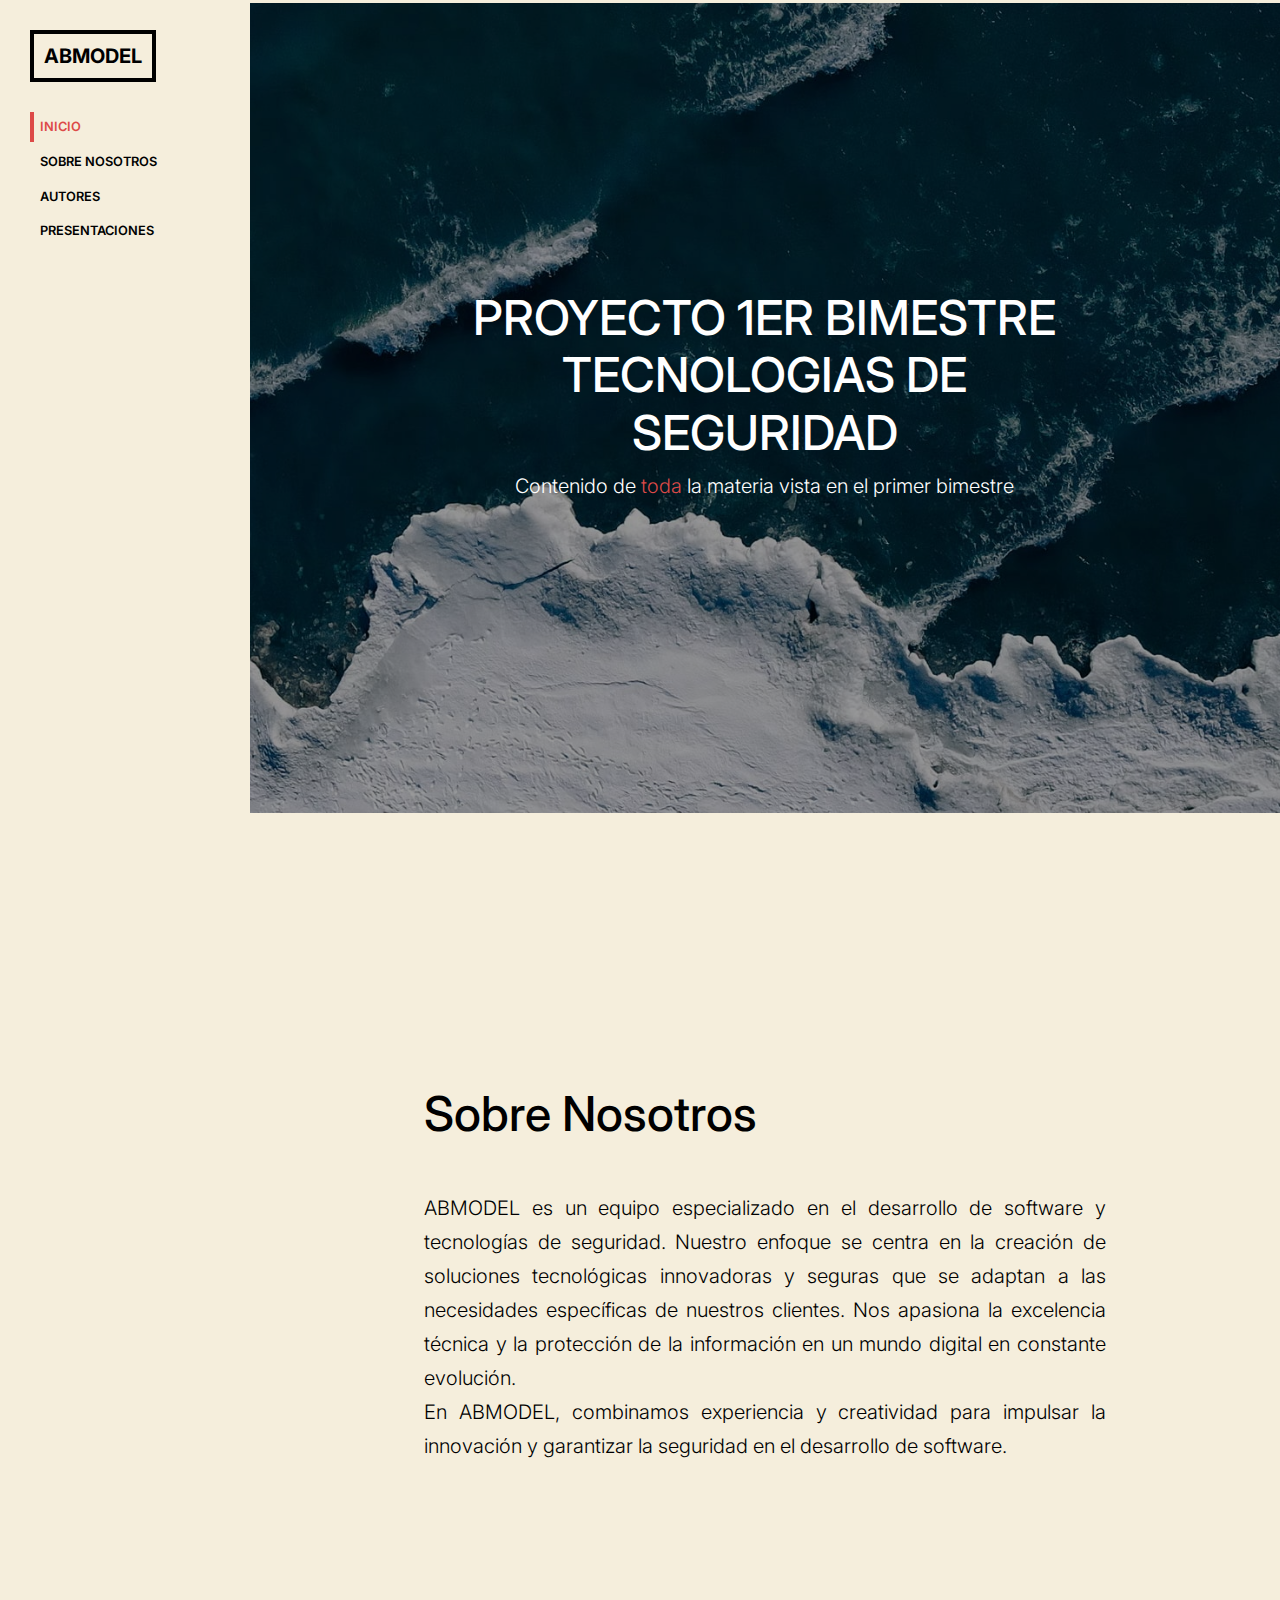
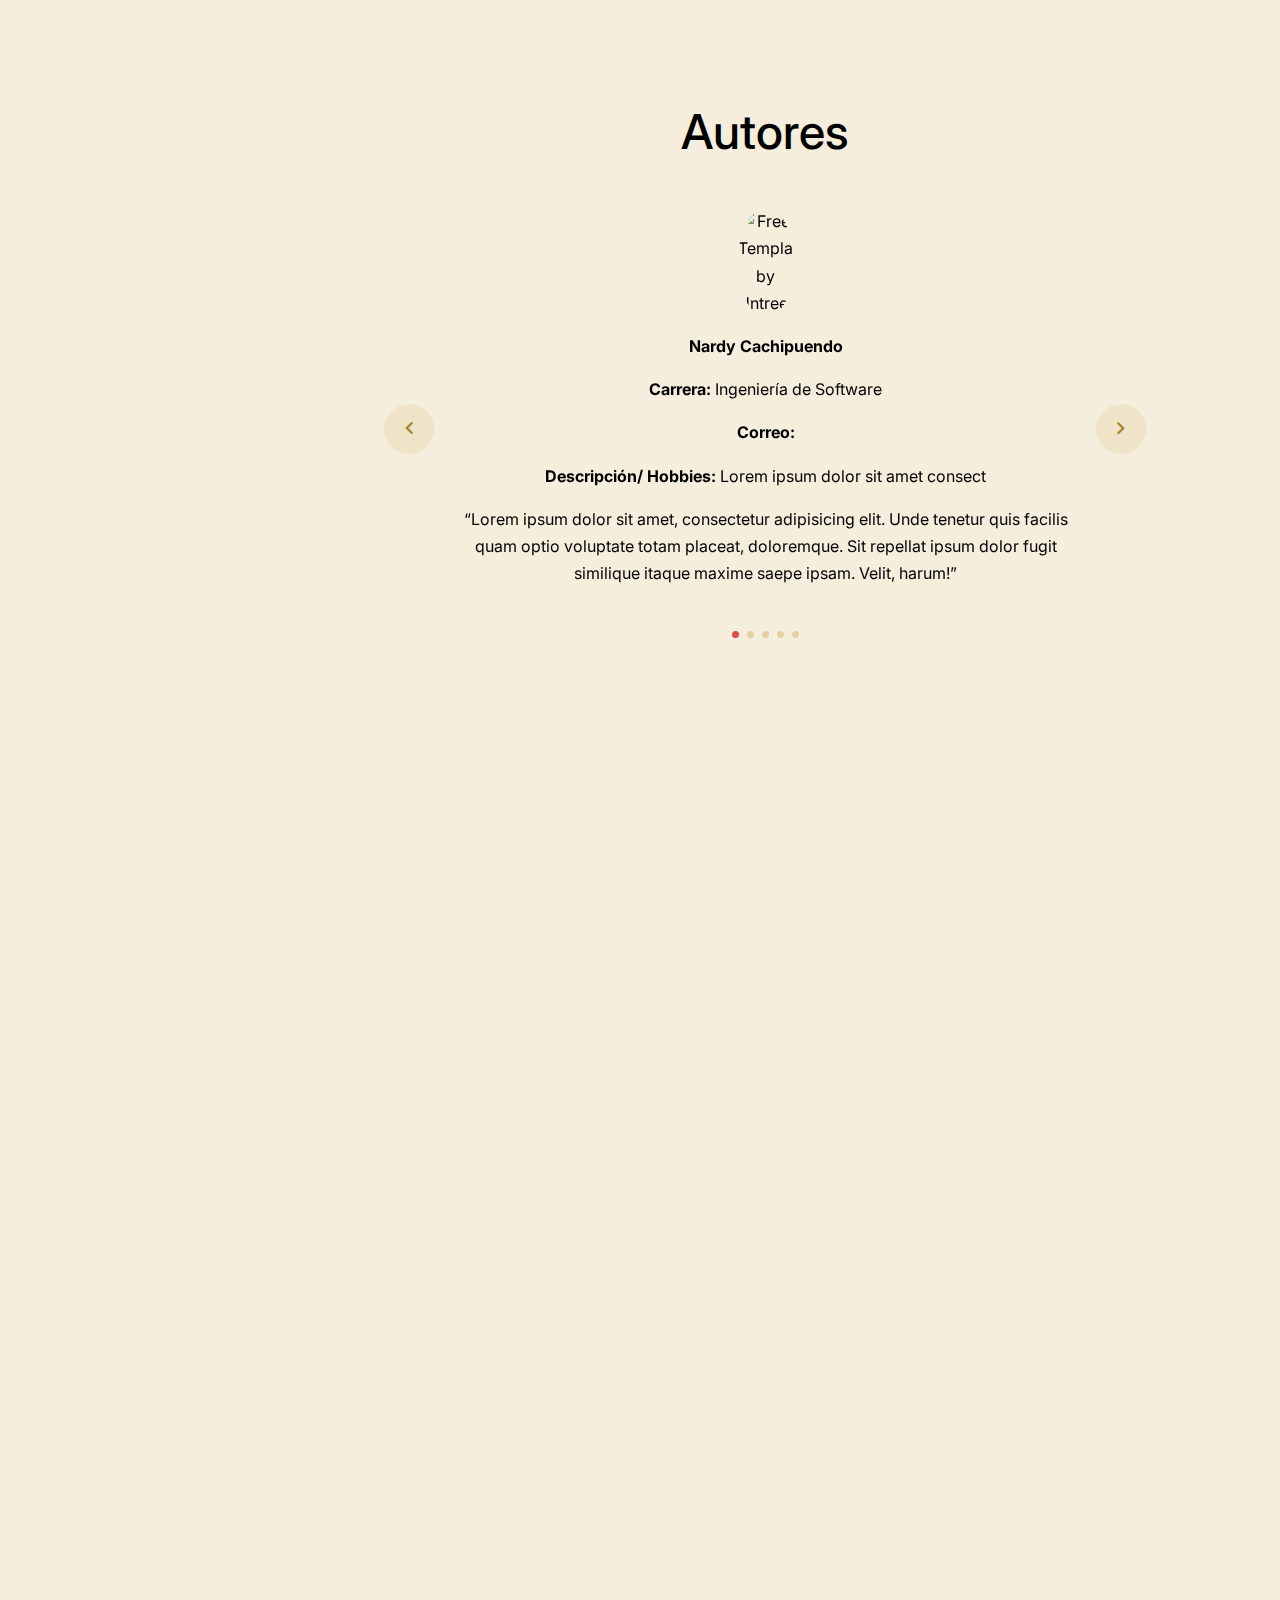
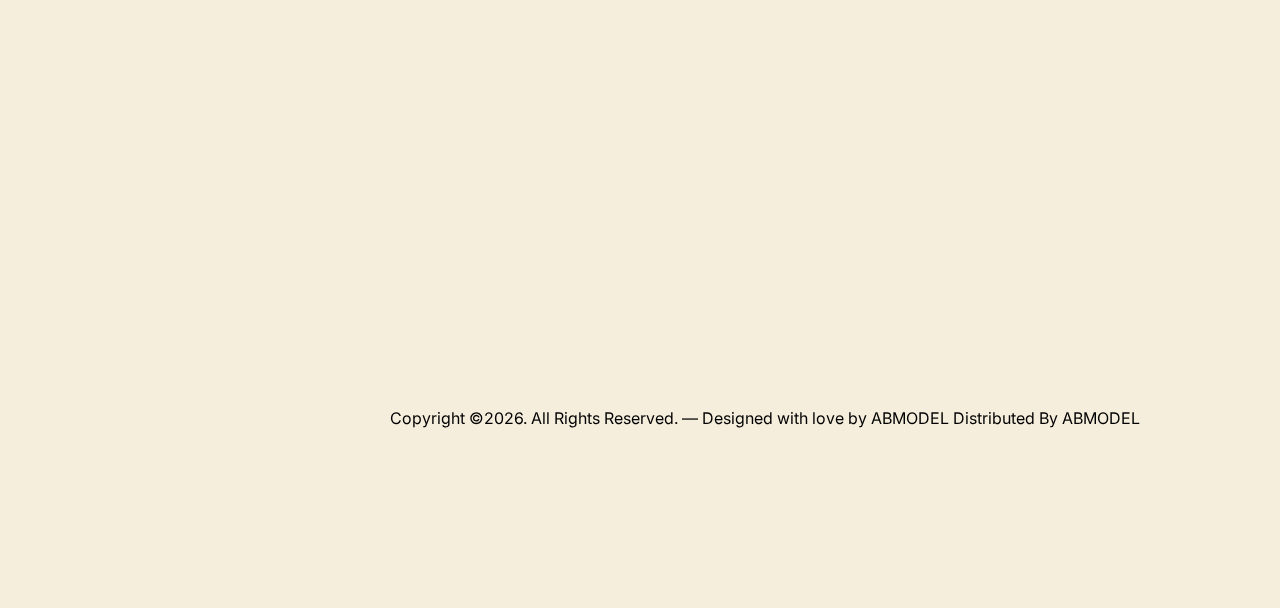
==== index.html @ 660a3baf "Añadir descripcion y correo" ====
<!-- /*
* Template Name: Snap
* Template Author: Untree.co
* Tempalte URI: https://untree.co/
* License: https://creativecommons.org/licenses/by/3.0/
*/ -->
<!doctype html>
<html lang="en">
<head>
  <meta charset="utf-8">
  <meta name="viewport" content="width=device-width, initial-scale=1, shrink-to-fit=no">
  <meta name="author" content="Untree.co">
  <link rel="shortcut icon" href="favicon.png">

  <meta name="description" content="" />
  <meta name="keywords" content="" />
  

  <link href="https://fonts.googleapis.com/css?family=Inter:300,400,500,600, 700,900|Oswald:400,700" rel="stylesheet">


  <link rel="stylesheet" href="fonts/icomoon/style.css">

  <link rel="stylesheet" href="css/bootstrap.min.css">
  <link rel="stylesheet" href="css/magnific-popup.css">
  <link rel="stylesheet" href="css/jquery-ui.css">
  <link rel="stylesheet" href="css/owl.carousel.min.css">
  <link rel="stylesheet" href="css/owl.theme.default.min.css">
  <link rel="stylesheet" href="fonts/flaticon/font/flaticon.css">

  <link rel="stylesheet" href="css/aos.css">
  <link rel="stylesheet" href="css/fancybox.min.css">

  <link rel="stylesheet" href="css/style.css">
  <title>ABMODEL</title>


</head>
<body data-spy="scroll" data-target=".site-navbar-target" data-offset="200">


  <div class="site-wrap">

    <div class="site-mobile-menu site-navbar-target">
      <div class="site-mobile-menu-header">
        <div class="site-mobile-menu-close mt-3">
          <span class="icon-close2 js-menu-toggle"></span>
        </div>
      </div>
      <div class="site-mobile-menu-body"></div>
    </div>

    <header class="header-bar d-flex d-lg-block align-items-center site-navbar-target" data-aos="fade-right">
      <div class="site-logo">
        <a href="index.html">ABMODEL</a>
      </div>

      <div class="d-inline-block d-lg-none ml-md-0 ml-auto py-3" style="position: relative; top: 3px;"><a href="#" class="site-menu-toggle js-menu-toggle "><span class="icon-menu h3"></span></a></div>

      <div class="main-menu">
        <ul class="js-clone-nav">
          <li><a href="#section-home" class="nav-link">Inicio</a></li>
          <li><a href="#section-about" class="nav-link">Sobre nosotros</a></li>
          <li><a href="#section-autors" class="nav-link">Autores</a></li>
          <li><a href="#section-blog" class="nav-link">Presentaciones</a></li>
        </ul>
      </div>
    </header> 
    <main class="main-content">

      <section class="site-section-hero bg-image mb-5" style="background-image: url('images/hero-min.jpg');"  data-stellar-background-ratio="0.5" id="section-home">
        <div class="row justify-content-center align-items-center">
          <div class="col-md-7 text-center">
            <h1 class=" heading text-uppercase text-white" data-aos="fade-up">Proyecto 1er Bimestre Tecnologias de Seguridad</h1>
            <p class="lead text-white mb-4" data-aos="fade-up" data-aos-delay="100">Contenido de <a href="#">toda</a> la materia vista en el primer bimestre 
            <!--<a href="https://untree.co/license/" taget="_blank">Creative Common Attribution 3.0</a>
            <--></p>
            <!--
            <p data-aos="fade-up" data-aos-delay="100"><a href="#section-contact" class="btn btn-primary btn-md smoothscroll">Available for hire</a></p>
             -->
            
          </div>
        </div>
      </section>

      <div class="container-fluid site-section">
       

        <section class="site-section" id="section-about">
          <div class="container">
            <div class="row justify-content-center">

              <div class="col-md-8">

                <h2 class="heading">Sobre Nosotros</h2> 
                <p class="lead text-justify" >ABMODEL es un equipo especializado en el desarrollo de software y tecnologías de seguridad. Nuestro enfoque se centra en la creación de soluciones tecnológicas innovadoras y seguras que se adaptan a las necesidades específicas de nuestros clientes. Nos apasiona la excelencia técnica y la protección de la información en un mundo digital en constante evolución.
                <br>
                En ABMODEL, combinamos experiencia y creatividad para impulsar la innovación y garantizar la seguridad en el desarrollo de software.
                </p>

                
              </div>
            </div>
          </div>
        </section>

        <section class="site-section" id="section-autors">
          <div class="container">
            <div class="row justify-content-center">
              <div class="col-md-8 text-center">
                <h2 class="heading">Autores</h2>

                <div class="row justify-content-center">
                  <div class="col-md-12">

                    <div class="owl-carousel slide-one-item home-slider">

                      <div class="testimony text-center px-md-4">
                        <figure class="mx-auto d-inline-block">
                          <img src="https://i.postimg.cc/jjm7PpHJ/NardyPic.jpg" width=100 alt="Free Template by Untree.co" class="mx-auto img-fluid w-25 rounded-circle">
                        </figure>
                        <p class="text-black"><strong>Nardy Cachipuendo</strong></p>
                        <p><strong>Carrera: </strong> Ingeniería de Software</p>
                        <p><strong>Correo: </strong>
                        <p><strong>Descripción/ Hobbies: </strong>Lorem ipsum dolor sit amet consect</p>

                        <blockquote>
                          <p>&ldquo;Lorem ipsum dolor sit amet, consectetur adipisicing elit. Unde tenetur quis facilis quam optio voluptate totam placeat, doloremque. Sit repellat ipsum dolor fugit similique itaque maxime saepe ipsam. Velit, harum!&rdquo;</p>
                        </blockquote>
                      </div>

                      <div class="testimony text-center px-md-4">
                        <figure class="mx-auto d-inline-block">
                          <img src="images/person_3.jpg" alt="Free Template by Untree.co" class="mx-auto img-fluid w-25 rounded-circle">
                        </figure>
                        <p class="text-black"><strong>Ariel Guaña</strong></p>
                        <p><strong>Carrera: </strong> Ingeniería de Software</p>
                        <p><strong>Correo: </strong>
                        <p><strong>Descripción/ Hobbies: </strong>Lorem ipsum dolor sit amet consect</p>
                        <blockquote>
                          <p>&ldquo;Lorem ipsum dolor sit amet, consectetur adipisicing elit. Unde tenetur quis facilis quam optio voluptate totam placeat, doloremque. Sit repellat ipsum dolor fugit similique itaque maxime saepe ipsam. Velit, harum!&rdquo;</p>
                        </blockquote>
                      </div>

                      <div class="testimony text-center px-md-4">
                        <figure class="mx-auto d-inline-block">
                          <img src="https://avatars.githubusercontent.com/u/151577243?v=4" width=100 alt="Free Template by Untree.co" class="mx-auto img-fluid w-25 rounded-circle">
                        </figure>
                        <p class="text-black"><strong>Cristofer Paucar</strong></p>
                        <p><strong>Carrera: </strong> Ingeniería de Software</p>
                        <p><strong>Correo: </strong> cristofer.paucar@epn.edu.ec
                        <p><strong>Descripción/ Hobbies: </strong>Soy persona centrada en cumplir mis objetivos. Interesado en desarrollo Front-End y Procesos de Calidad </p>
                        <blockquote>
                          <p>&ldquo; Tu eres dueño del camino que deseas recorrer.&rdquo;</p>
                        </blockquote>
                      </div>

                      <div class="testimony text-center px-md-4">
                        <figure class="mx-auto d-inline-block">
                          <img src="https://i.postimg.cc/3Jj5vSfw/jr.jpg" alt="Free Template by Untree.co" class="mx-auto img-fluid w-25 rounded-circle">
                        </figure>
                        <p class="text-black"><strong>Juan Rengifo</strong></p>
                        <p><strong>Carrera: </strong> Ingeniería de Software</p>
                        <p><strong>Correo: </strong> juan.rengifo@epn.edu.ec
                        <p><strong>Descripción/ Hobbies: </strong>Soy una persona que le gusta lo simple y lo divertido</p>
                        <blockquote>
                          <p>&ldquo;Per Aspera Ad Astra&rdquo;</p>
                          <p>Por la aspera pendiente, hacia las estrellas</p>
                        </blockquote>
                      </div>

                      <div class="testimony text-center px-md-4">
                        <figure class="mx-auto d-inline-block">
                          <img src="https://i.postimg.cc/4d8p3KFG/image-2023-12-08-224641740.png " width=100 alt="Free Template by Untree.co" class="mx-auto img-fluid w-25 rounded-circle">
                        </figure>
                        <p class="text-black"><strong>Nathaly Simba</strong></p>
                        <p><strong>Carrera: </strong> Ingeniería de Software</p>
                        <p><strong>Correo: </strong>
                        <p><strong>Descripción/ Hobbies: </strong>Lorem ipsum dolor sit amet consect</p>
                        <blockquote>
                          <p>&ldquo;Lorem ipsum dolor sit amet, consectetur adipisicing elit. Unde tenetur quis facilis quam optio voluptate totam placeat, doloremque. Sit repellat ipsum dolor fugit similique itaque maxime saepe ipsam. Velit, harum!&rdquo;</p>
                        </blockquote>
                      </div>


                    </div>

                  </div>
                </div>
              </div>
            </div>
          </div>
        </section>

        <section class="site-section" id="section-blog">
          <div class="container">
            <div class="row justify-content-center">
              <div class="col-md-8">
                <div class="row">
                  <h2 class="heading"  data-aos="fade-up">Presentaciones</h2>
                  <div class="col-md-12 mb-4" data-aos="fade-up">
                    <div class="d-md-flex d-block blog-entry align-items-start">
                      <div class="mr-0 mr-md-5 mb-3 img-wrap">
                        <a 
                        href="https://www.canva.com/design/DAFzxXYBm5Q/KN973_D51n8AVrk8tBmQTA/view?utm_content=DAFzxXYBm5Q&utm_campaign=designshare&utm_medium=link&utm_source=editor"
                        target="_blank">
                          <img src="images/TSO.jpg" alt="TSO-thumbnail" class="img-fluid mb-0">
                        </a></div>
                      <div>
                        <h2 class="mt-0 mb-2">
                          <a 
                          href="https://www.canva.com/design/DAFzxXYBm5Q/KN973_D51n8AVrk8tBmQTA/view?utm_content=DAFzxXYBm5Q&utm_campaign=designshare&utm_medium=link&utm_source=editor"
                          target="_blank">
                            Tecnologías de Seguridad Operacional</a>
                        </h2>
                        <div class="meta mb-3">Fecha de presentación <a href="">Noviembre 14, 2023</a></div>
                        <p>La seguridad operacional se enfoca en proteger y mantener la integridad de las operaciones empresariales mediante herramientas tecnológicas.</p>
                      </div>
                    </div>
                  </div>

                  <div class="col-md-12 mb-4" data-aos="fade-up">
                    <div class="d-md-flex d-block blog-entry align-items-start">
                      <div class="mr-0 mr-md-5 mb-3 img-wrap"><a 
                        href="https://www.canva.com/design/DAF42XiTB7E/XMVppN7ZcjHgArOWTiQKIw/view?utm_content=DAF42XiTB7E&utm_campaign=designshare&utm_medium=link&utm_source=editor"
                        target="_blank">
                        <img src="images/EcuadorDigital.jpg" alt="Ecuador-Digital-thumbnail" class="img-fluid mb-0"></a></div>
                      <div>
                        <h2 class="mt-0 mb-2"><a 
                          href="https://www.canva.com/design/DAF42XiTB7E/XMVppN7ZcjHgArOWTiQKIw/view?utm_content=DAF42XiTB7E&utm_campaign=designshare&utm_medium=link&utm_source=editor"
                          target="_blank">
                            Ecuador Digital</a></h2>
                        <div class="meta mb-3">Fecha de presentación <a href="">Noviembre 24, 2023</a></div>
                        <p>Usuarios de internet y niveles de digitalización​, Rankings y perfil de usuarios de redes sociales en Ecuador, Sitios web y aplicaciones móviles, Medios de comunicación locales ...</p>
                      </div>
                    </div>    
                  </div>

                  <div class="col-md-12 mb-4" data-aos="fade-up">
                    <div class="d-md-flex d-block blog-entry align-items-start">
                      <div class="mr-0 mr-md-5 mb-3 img-wrap"><a 
                        href="https://www.canva.com/design/DAF1dmzvSH0/xpc_vF8HfSihBRLzgZuuvg/view?utm_content=DAF1dmzvSH0&utm_campaign=designshare&utm_medium=link&utm_source=editor"
                        target="_blank">
                        <img src="images/SeguridadNube.jpg" alt="Seguridad-Nube-thumbnail" class="img-fluid mb-0">
                      </a></div>
                      <div>
                        <h2 class="mt-0 mb-2">
                          <a href="https://www.canva.com/design/DAF1dmzvSH0/xpc_vF8HfSihBRLzgZuuvg/view?utm_content=DAF1dmzvSH0&utm_campaign=designshare&utm_medium=link&utm_source=editor"
                          target="_blank">
                          Amenazas y Vulnerabilidades – Estadísticas
                        </a></h2>
                        <div class="meta mb-3">Fecha de presentación <a href="">Diciembre 01, 2023</a></div>
                        <p>Crecimiento de la nube en pandemia, Desafíos de seguridad al migrar a la nube, La expansión rápida en la nube ...</p>
                      </div>
                    </div>
                  </div>

                  <div class="col-md-12 mb-4" data-aos="fade-up">
                    <div class="d-md-flex d-block blog-entry align-items-start">
                      <div class="mr-0 mr-md-5 mb-3 img-wrap">
                        <a href="https://www.canva.com/design/DAFzxbVr_OY/lKkd_ciGgtvHs6qHX-pJOg/view?utm_content=DAFzxbVr_OY&utm_campaign=designshare&utm_medium=link&utm_source=editor"
                        target="_blank">
                        <img src="images/tendenciasTecnologicas.jpg" alt="tendenciasTecnologicas-thumbnail" class="img-fluid mb-0">
                      </a></div>
                      <div>
                        <h2 class="mt-0 mb-2">
                          <a href="https://www.canva.com/design/DAFzxbVr_OY/lKkd_ciGgtvHs6qHX-pJOg/view?utm_content=DAFzxbVr_OY&utm_campaign=designshare&utm_medium=link&utm_source=editor"
                          target="_blank">
                          Tendencias Tecnológicas EC 2023</a>
                        </h2>
                        <div class="meta mb-3">Fecha de presentación <a href="">Enero 02, 2024</a></div>
                        <p>Generando Valor Sostenible, Protegiendo el futuro, La nueva agenda digital ...</p>
                      </div>
                    </div>
                  </div>  

                </div>
              </div>
            </div>
          </div>
        </section>

        <div class="row justify-content-center">
          <div class="col-md-12 text-center py-5">
            <p>Copyright &copy;<script>document.write(new Date().getFullYear());</script>. All Rights Reserved. &mdash; Designed with love by ABMODEL Distributed By ABMODEL<!-- License information: https://untree.co/license/ -->
            </p>
          </div>
        </div>
      </div>
    </main>

  </div> <!-- .site-wrap -->

  <script src="js/jquery-3.3.1.min.js"></script>
  <script src="js/jquery-migrate-3.0.1.min.js"></script>
  <script src="js/jquery.easing.1.3.js"></script>
  <script src="js/jquery-ui.js"></script>
  <script src="js/popper.min.js"></script>
  <script src="js/bootstrap.min.js"></script>
  <script src="js/owl.carousel.min.js"></script>
  <script src="js/jquery.stellar.min.js"></script>
  <script src="js/jquery.countdown.min.js"></script>
  <script src="js/jquery.magnific-popup.min.js"></script>
  <script src="js/aos.js"></script>
  <script src="js/lozad.min.js"></script>
  

  <script src="js/jquery.fancybox.min.js"></script>

  <script src="js/main.js"></script>

  <!-- Global site tag (gtag.js) - Google Analytics -->
  </body>
</html>
---- fonts/icomoon/style.css ----
@font-face {
  font-family: 'icomoon';
  src:  url('fonts/icomoon.eot?10si43');
  src:  url('fonts/icomoon.eot?10si43#iefix') format('embedded-opentype'),
    url('fonts/icomoon.ttf?10si43') format('truetype'),
    url('fonts/icomoon.woff?10si43') format('woff'),
    url('fonts/icomoon.svg?10si43#icomoon') format('svg');
  font-weight: normal;
  font-style: normal;
}

[class^="icon-"], [class*=" icon-"] {
  /* use !important to prevent issues with browser extensions that change fonts */
  font-family: 'icomoon' !important;
  speak: none;
  font-style: normal;
  font-weight: normal;
  font-variant: normal;
  text-transform: none;
  line-height: 1;

  /* Better Font Rendering =========== */
  -webkit-font-smoothing: antialiased;
  -moz-osx-font-smoothing: grayscale;
}

.icon-asterisk:before {
  content: "\f069";
}
.icon-plus:before {
  content: "\f067";
}
.icon-question:before {
  content: "\f128";
}
.icon-minus:before {
  content: "\f068";
}
.icon-glass:before {
  content: "\f000";
}
.icon-music:before {
  content: "\f001";
}
.icon-search:before {
  content: "\f002";
}
.icon-envelope-o:before {
  content: "\f003";
}
.icon-heart:before {
  content: "\f004";
}
.icon-star:before {
  content: "\f005";
}
.icon-star-o:before {
  content: "\f006";
}
.icon-user:before {
  content: "\f007";
}
.icon-film:before {
  content: "\f008";
}
.icon-th-large:before {
  content: "\f009";
}
.icon-th:before {
  content: "\f00a";
}
.icon-th-list:before {
  content: "\f00b";
}
.icon-check:before {
  content: "\f00c";
}
.icon-close:before {
  content: "\f00d";
}
.icon-remove:before {
  content: "\f00d";
}
.icon-times:before {
  content: "\f00d";
}
.icon-search-plus:before {
  content: "\f00e";
}
.icon-search-minus:before {
  content: "\f010";
}
.icon-power-off:before {
  content: "\f011";
}
.icon-signal:before {
  content: "\f012";
}
.icon-cog:before {
  content: "\f013";
}
.icon-gear:before {
  content: "\f013";
}
.icon-trash-o:before {
  content: "\f014";
}
.icon-home:before {
  content: "\f015";
}
.icon-file-o:before {
  content: "\f016";
}
.icon-clock-o:before {
  content: "\f017";
}
.icon-road:before {
  content: "\f018";
}
.icon-download:before {
  content: "\f019";
}
.icon-arrow-circle-o-down:before {
  content: "\f01a";
}
.icon-arrow-circle-o-up:before {
  content: "\f01b";
}
.icon-inbox:before {
  content: "\f01c";
}
.icon-play-circle-o:before {
  content: "\f01d";
}
.icon-repeat:before {
  content: "\f01e";
}
.icon-rotate-right:before {
  content: "\f01e";
}
.icon-refresh:before {
  content: "\f021";
}
.icon-list-alt:before {
  content: "\f022";
}
.icon-lock:before {
  content: "\f023";
}
.icon-flag:before {
  content: "\f024";
}
.icon-headphones:before {
  content: "\f025";
}
.icon-volume-off:before {
  content: "\f026";
}
.icon-volume-down:before {
  content: "\f027";
}
.icon-volume-up:before {
  content: "\f028";
}
.icon-qrcode:before {
  content: "\f029";
}
.icon-barcode:before {
  content: "\f02a";
}
.icon-tag:before {
  content: "\f02b";
}
.icon-tags:before {
  content: "\f02c";
}
.icon-book:before {
  content: "\f02d";
}
.icon-bookmark:before {
  content: "\f02e";
}
.icon-print:before {
  content: "\f02f";
}
.icon-camera:before {
  content: "\f030";
}
.icon-font:before {
  content: "\f031";
}
.icon-bold:before {
  content: "\f032";
}
.icon-italic:before {
  content: "\f033";
}
.icon-text-height:before {
  content: "\f034";
}
.icon-text-width:before {
  content: "\f035";
}
.icon-align-left:before {
  content: "\f036";
}
.icon-align-center:before {
  content: "\f037";
}
.icon-align-right:before {
  content: "\f038";
}
.icon-align-justify:before {
  content: "\f039";
}
.icon-list:before {
  content: "\f03a";
}
.icon-dedent:before {
  content: "\f03b";
}
.icon-outdent:before {
  content: "\f03b";
}
.icon-indent:before {
  content: "\f03c";
}
.icon-video-camera:before {
  content: "\f03d";
}
.icon-image:before {
  content: "\f03e";
}
.icon-photo:before {
  content: "\f03e";
}
.icon-picture-o:before {
  content: "\f03e";
}
.icon-pencil:before {
  content: "\f040";
}
.icon-map-marker:before {
  content: "\f041";
}
.icon-adjust:before {
  content: "\f042";
}
.icon-tint:before {
  content: "\f043";
}
.icon-edit:before {
  content: "\f044";
}
.icon-pencil-square-o:before {
  content: "\f044";
}
.icon-share-square-o:before {
  content: "\f045";
}
.icon-check-square-o:before {
  content: "\f046";
}
.icon-arrows:before {
  content: "\f047";
}
.icon-step-backward:before {
  content: "\f048";
}
.icon-fast-backward:before {
  content: "\f049";
}
.icon-backward:before {
  content: "\f04a";
}
.icon-play:before {
  content: "\f04b";
}
.icon-pause:before {
  content: "\f04c";
}
.icon-stop:before {
  content: "\f04d";
}
.icon-forward:before {
  content: "\f04e";
}
.icon-fast-forward:before {
  content: "\f050";
}
.icon-step-forward:before {
  content: "\f051";
}
.icon-eject:before {
  content: "\f052";
}
.icon-chevron-left:before {
  content: "\f053";
}
.icon-chevron-right:before {
  content: "\f054";
}
.icon-plus-circle:before {
  content: "\f055";
}
.icon-minus-circle:before {
  content: "\f056";
}
.icon-times-circle:before {
  content: "\f057";
}
.icon-check-circle:before {
  content: "\f058";
}
.icon-question-circle:before {
  content: "\f059";
}
.icon-info-circle:before {
  content: "\f05a";
}
.icon-crosshairs:before {
  content: "\f05b";
}
.icon-times-circle-o:before {
  content: "\f05c";
}
.icon-check-circle-o:before {
  content: "\f05d";
}
.icon-ban:before {
  content: "\f05e";
}
.icon-arrow-left:before {
  content: "\f060";
}
.icon-arrow-right:before {
  content: "\f061";
}
.icon-arrow-up:before {
  content: "\f062";
}
.icon-arrow-down:before {
  content: "\f063";
}
.icon-mail-forward:before {
  content: "\f064";
}
.icon-share:before {
  content: "\f064";
}
.icon-expand:before {
  content: "\f065";
}
.icon-compress:before {
  content: "\f066";
}
.icon-exclamation-circle:before {
  content: "\f06a";
}
.icon-gift:before {
  content: "\f06b";
}
.icon-leaf:before {
  content: "\f06c";
}
.icon-fire:before {
  content: "\f06d";
}
.icon-eye:before {
  content: "\f06e";
}
.icon-eye-slash:before {
  content: "\f070";
}
.icon-exclamation-triangle:before {
  content: "\f071";
}
.icon-warning:before {
  content: "\f071";
}
.icon-plane:before {
  content: "\f072";
}
.icon-calendar:before {
  content: "\f073";
}
.icon-random:before {
  content: "\f074";
}
.icon-comment:before {
  content: "\f075";
}
.icon-magnet:before {
  content: "\f076";
}
.icon-chevron-up:before {
  content: "\f077";
}
.icon-chevron-down:before {
  content: "\f078";
}
.icon-retweet:before {
  content: "\f079";
}
.icon-shopping-cart:before {
  content: "\f07a";
}
.icon-folder:before {
  content: "\f07b";
}
.icon-folder-open:before {
  content: "\f07c";
}
.icon-arrows-v:before {
  content: "\f07d";
}
.icon-arrows-h:before {
  content: "\f07e";
}
.icon-bar-chart:before {
  content: "\f080";
}
.icon-bar-chart-o:before {
  content: "\f080";
}
.icon-twitter-square:before {
  content: "\f081";
}
.icon-facebook-square:before {
  content: "\f082";
}
.icon-camera-retro:before {
  content: "\f083";
}
.icon-key:before {
  content: "\f084";
}
.icon-cogs:before {
  content: "\f085";
}
.icon-gears:before {
  content: "\f085";
}
.icon-comments:before {
  content: "\f086";
}
.icon-thumbs-o-up:before {
  content: "\f087";
}
.icon-thumbs-o-down:before {
  content: "\f088";
}
.icon-star-half:before {
  content: "\f089";
}
.icon-heart-o:before {
  content: "\f08a";
}
.icon-sign-out:before {
  content: "\f08b";
}
.icon-linkedin-square:before {
  content: "\f08c";
}
.icon-thumb-tack:before {
  content: "\f08d";
}
.icon-external-link:before {
  content: "\f08e";
}
.icon-sign-in:before {
  content: "\f090";
}
.icon-trophy:before {
  content: "\f091";
}
.icon-github-square:before {
  content: "\f092";
}
.icon-upload:before {
  content: "\f093";
}
.icon-lemon-o:before {
  content: "\f094";
}
.icon-phone:before {
  content: "\f095";
}
.icon-square-o:before {
  content: "\f096";
}
.icon-bookmark-o:before {
  content: "\f097";
}
.icon-phone-square:before {
  content: "\f098";
}
.icon-twitter:before {
  content: "\f099";
}
.icon-facebook:before {
  content: "\f09a";
}
.icon-facebook-f:before {
  content: "\f09a";
}
.icon-github:before {
  content: "\f09b";
}
.icon-unlock:before {
  content: "\f09c";
}
.icon-credit-card:before {
  content: "\f09d";
}
.icon-feed:before {
  content: "\f09e";
}
.icon-rss:before {
  content: "\f09e";
}
.icon-hdd-o:before {
  content: "\f0a0";
}
.icon-bullhorn:before {
  content: "\f0a1";
}
.icon-bell-o:before {
  content: "\f0a2";
}
.icon-certificate:before {
  content: "\f0a3";
}
.icon-hand-o-right:before {
  content: "\f0a4";
}
.icon-hand-o-left:before {
  content: "\f0a5";
}
.icon-hand-o-up:before {
  content: "\f0a6";
}
.icon-hand-o-down:before {
  content: "\f0a7";
}
.icon-arrow-circle-left:before {
  content: "\f0a8";
}
.icon-arrow-circle-right:before {
  content: "\f0a9";
}
.icon-arrow-circle-up:before {
  content: "\f0aa";
}
.icon-arrow-circle-down:before {
  content: "\f0ab";
}
.icon-globe:before {
  content: "\f0ac";
}
.icon-wrench:before {
  content: "\f0ad";
}
.icon-tasks:before {
  content: "\f0ae";
}
.icon-filter:before {
  content: "\f0b0";
}
.icon-briefcase:before {
  content: "\f0b1";
}
.icon-arrows-alt:before {
  content: "\f0b2";
}
.icon-group:before {
  content: "\f0c0";
}
.icon-users:before {
  content: "\f0c0";
}
.icon-chain:before {
  content: "\f0c1";
}
.icon-link:before {
  content: "\f0c1";
}
.icon-cloud:before {
  content: "\f0c2";
}
.icon-flask:before {
  content: "\f0c3";
}
.icon-cut:before {
  content: "\f0c4";
}
.icon-scissors:before {
  content: "\f0c4";
}
.icon-copy:before {
  content: "\f0c5";
}
.icon-files-o:before {
  content: "\f0c5";
}
.icon-paperclip:before {
  content: "\f0c6";
}
.icon-floppy-o:before {
  content: "\f0c7";
}
.icon-save:before {
  content: "\f0c7";
}
.icon-square:before {
  content: "\f0c8";
}
.icon-bars:before {
  content: "\f0c9";
}
.icon-navicon:before {
  content: "\f0c9";
}
.icon-reorder:before {
  content: "\f0c9";
}
.icon-list-ul:before {
  content: "\f0ca";
}
.icon-list-ol:before {
  content: "\f0cb";
}
.icon-strikethrough:before {
  content: "\f0cc";
}
.icon-underline:before {
  content: "\f0cd";
}
.icon-table:before {
  content: "\f0ce";
}
.icon-magic:before {
  content: "\f0d0";
}
.icon-truck:before {
  content: "\f0d1";
}
.icon-pinterest:before {
  content: "\f0d2";
}
.icon-pinterest-square:before {
  content: "\f0d3";
}
.icon-google-plus-square:before {
  content: "\f0d4";
}
.icon-google-plus:before {
  content: "\f0d5";
}
.icon-money:before {
  content: "\f0d6";
}
.icon-caret-down:before {
  content: "\f0d7";
}
.icon-caret-up:before {
  content: "\f0d8";
}
.icon-caret-left:before {
  content: "\f0d9";
}
.icon-caret-right:before {
  content: "\f0da";
}
.icon-columns:before {
  content: "\f0db";
}
.icon-sort:before {
  content: "\f0dc";
}
.icon-unsorted:before {
  content: "\f0dc";
}
.icon-sort-desc:before {
  content: "\f0dd";
}
.icon-sort-down:before {
  content: "\f0dd";
}
.icon-sort-asc:before {
  content: "\f0de";
}
.icon-sort-up:before {
  content: "\f0de";
}
.icon-envelope:before {
  content: "\f0e0";
}
.icon-linkedin:before {
  content: "\f0e1";
}
.icon-rotate-left:before {
  content: "\f0e2";
}
.icon-undo:before {
  content: "\f0e2";
}
.icon-gavel:before {
  content: "\f0e3";
}
.icon-legal:before {
  content: "\f0e3";
}
.icon-dashboard:before {
  content: "\f0e4";
}
.icon-tachometer:before {
  content: "\f0e4";
}
.icon-comment-o:before {
  content: "\f0e5";
}
.icon-comments-o:before {
  content: "\f0e6";
}
.icon-bolt:before {
  content: "\f0e7";
}
.icon-flash:before {
  content: "\f0e7";
}
.icon-sitemap:before {
  content: "\f0e8";
}
.icon-umbrella:before {
  content: "\f0e9";
}
.icon-clipboard:before {
  content: "\f0ea";
}
.icon-paste:before {
  content: "\f0ea";
}
.icon-lightbulb-o:before {
  content: "\f0eb";
}
.icon-exchange:before {
  content: "\f0ec";
}
.icon-cloud-download:before {
  content: "\f0ed";
}
.icon-cloud-upload:before {
  content: "\f0ee";
}
.icon-user-md:before {
  content: "\f0f0";
}
.icon-stethoscope:before {
  content: "\f0f1";
}
.icon-suitcase:before {
  content: "\f0f2";
}
.icon-bell:before {
  content: "\f0f3";
}
.icon-coffee:before {
  content: "\f0f4";
}
.icon-cutlery:before {
  content: "\f0f5";
}
.icon-file-text-o:before {
  content: "\f0f6";
}
.icon-building-o:before {
  content: "\f0f7";
}
.icon-hospital-o:before {
  content: "\f0f8";
}
.icon-ambulance:before {
  content: "\f0f9";
}
.icon-medkit:before {
  content: "\f0fa";
}
.icon-fighter-jet:before {
  content: "\f0fb";
}
.icon-beer:before {
  content: "\f0fc";
}
.icon-h-square:before {
  content: "\f0fd";
}
.icon-plus-square:before {
  content: "\f0fe";
}
.icon-angle-double-left:before {
  content: "\f100";
}
.icon-angle-double-right:before {
  content: "\f101";
}
.icon-angle-double-up:before {
  content: "\f102";
}
.icon-angle-double-down:before {
  content: "\f103";
}
.icon-angle-left:before {
  content: "\f104";
}
.icon-angle-right:before {
  content: "\f105";
}
.icon-angle-up:before {
  content: "\f106";
}
.icon-angle-down:before {
  content: "\f107";
}
.icon-desktop:before {
  content: "\f108";
}
.icon-laptop:before {
  content: "\f109";
}
.icon-tablet:before {
  content: "\f10a";
}
.icon-mobile:before {
  content: "\f10b";
}
.icon-mobile-phone:before {
  content: "\f10b";
}
.icon-circle-o:before {
  content: "\f10c";
}
.icon-quote-left:before {
  content: "\f10d";
}
.icon-quote-right:before {
  content: "\f10e";
}
.icon-spinner:before {
  content: "\f110";
}
.icon-circle:before {
  content: "\f111";
}
.icon-mail-reply:before {
  content: "\f112";
}
.icon-reply:before {
  content: "\f112";
}
.icon-github-alt:before {
  content: "\f113";
}
.icon-folder-o:before {
  content: "\f114";
}
.icon-folder-open-o:before {
  content: "\f115";
}
.icon-smile-o:before {
  content: "\f118";
}
.icon-frown-o:before {
  content: "\f119";
}
.icon-meh-o:before {
  content: "\f11a";
}
.icon-gamepad:before {
  content: "\f11b";
}
.icon-keyboard-o:before {
  content: "\f11c";
}
.icon-flag-o:before {
  content: "\f11d";
}
.icon-flag-checkered:before {
  content: "\f11e";
}
.icon-terminal:before {
  content: "\f120";
}
.icon-code:before {
  content: "\f121";
}
.icon-mail-reply-all:before {
  content: "\f122";
}
.icon-reply-all:before {
  content: "\f122";
}
.icon-star-half-empty:before {
  content: "\f123";
}
.icon-star-half-full:before {
  content: "\f123";
}
.icon-star-half-o:before {
  content: "\f123";
}
.icon-location-arrow:before {
  content: "\f124";
}
.icon-crop:before {
  content: "\f125";
}
.icon-code-fork:before {
  content: "\f126";
}
.icon-chain-broken:before {
  content: "\f127";
}
.icon-unlink:before {
  content: "\f127";
}
.icon-info:before {
  content: "\f129";
}
.icon-exclamation:before {
  content: "\f12a";
}
.icon-superscript:before {
  content: "\f12b";
}
.icon-subscript:before {
  content: "\f12c";
}
.icon-eraser:before {
  content: "\f12d";
}
.icon-puzzle-piece:before {
  content: "\f12e";
}
.icon-microphone:before {
  content: "\f130";
}
.icon-microphone-slash:before {
  content: "\f131";
}
.icon-shield:before {
  content: "\f132";
}
.icon-calendar-o:before {
  content: "\f133";
}
.icon-fire-extinguisher:before {
  content: "\f134";
}
.icon-rocket:before {
  content: "\f135";
}
.icon-maxcdn:before {
  content: "\f136";
}
.icon-chevron-circle-left:before {
  content: "\f137";
}
.icon-chevron-circle-right:before {
  content: "\f138";
}
.icon-chevron-circle-up:before {
  content: "\f139";
}
.icon-chevron-circle-down:before {
  content: "\f13a";
}
.icon-html5:before {
  content: "\f13b";
}
.icon-css3:before {
  content: "\f13c";
}
.icon-anchor:before {
  content: "\f13d";
}
.icon-unlock-alt:before {
  content: "\f13e";
}
.icon-bullseye:before {
  content: "\f140";
}
.icon-ellipsis-h:before {
  content: "\f141";
}
.icon-ellipsis-v:before {
  content: "\f142";
}
.icon-rss-square:before {
  content: "\f143";
}
.icon-play-circle:before {
  content: "\f144";
}
.icon-ticket:before {
  content: "\f145";
}
.icon-minus-square:before {
  content: "\f146";
}
.icon-minus-square-o:before {
  content: "\f147";
}
.icon-level-up:before {
  content: "\f148";
}
.icon-level-down:before {
  content: "\f149";
}
.icon-check-square:before {
  content: "\f14a";
}
.icon-pencil-square:before {
  content: "\f14b";
}
.icon-external-link-square:before {
  content: "\f14c";
}
.icon-share-square:before {
  content: "\f14d";
}
.icon-compass:before {
  content: "\f14e";
}
.icon-caret-square-o-down:before {
  content: "\f150";
}
.icon-toggle-down:before {
  content: "\f150";
}
.icon-caret-square-o-up:before {
  content: "\f151";
}
.icon-toggle-up:before {
  content: "\f151";
}
.icon-caret-square-o-right:before {
  content: "\f152";
}
.icon-toggle-right:before {
  content: "\f152";
}
.icon-eur:before {
  content: "\f153";
}
.icon-euro:before {
  content: "\f153";
}
.icon-gbp:before {
  content: "\f154";
}
.icon-dollar:before {
  content: "\f155";
}
.icon-usd:before {
  content: "\f155";
}
.icon-inr:before {
  content: "\f156";
}
.icon-rupee:before {
  content: "\f156";
}
.icon-cny:before {
  content: "\f157";
}
.icon-jpy:before {
  content: "\f157";
}
.icon-rmb:before {
  content: "\f157";
}
.icon-yen:before {
  content: "\f157";
}
.icon-rouble:before {
  content: "\f158";
}
.icon-rub:before {
  content: "\f158";
}
.icon-ruble:before {
  content: "\f158";
}
.icon-krw:before {
  content: "\f159";
}
.icon-won:before {
  content: "\f159";
}
.icon-bitcoin:before {
  content: "\f15a";
}
.icon-btc:before {
  content: "\f15a";
}
.icon-file:before {
  content: "\f15b";
}
.icon-file-text:before {
  content: "\f15c";
}
.icon-sort-alpha-asc:before {
  content: "\f15d";
}
.icon-sort-alpha-desc:before {
  content: "\f15e";
}
.icon-sort-amount-asc:before {
  content: "\f160";
}
.icon-sort-amount-desc:before {
  content: "\f161";
}
.icon-sort-numeric-asc:before {
  content: "\f162";
}
.icon-sort-numeric-desc:before {
  content: "\f163";
}
.icon-thumbs-up:before {
  content: "\f164";
}
.icon-thumbs-down:before {
  content: "\f165";
}
.icon-youtube-square:before {
  content: "\f166";
}
.icon-youtube:before {
  content: "\f167";
}
.icon-xing:before {
  content: "\f168";
}
.icon-xing-square:before {
  content: "\f169";
}
.icon-youtube-play:before {
  content: "\f16a";
}
.icon-dropbox:before {
  content: "\f16b";
}
.icon-stack-overflow:before {
  content: "\f16c";
}
.icon-instagram:before {
  content: "\f16d";
}
.icon-flickr:before {
  content: "\f16e";
}
.icon-adn:before {
  content: "\f170";
}
.icon-bitbucket:before {
  content: "\f171";
}
.icon-bitbucket-square:before {
  content: "\f172";
}
.icon-tumblr:before {
  content: "\f173";
}
.icon-tumblr-square:before {
  content: "\f174";
}
.icon-long-arrow-down:before {
  content: "\f175";
}
.icon-long-arrow-up:before {
  content: "\f176";
}
.icon-long-arrow-left:before {
  content: "\f177";
}
.icon-long-arrow-right:before {
  content: "\f178";
}
.icon-apple:before {
  content: "\f179";
}
.icon-windows:before {
  content: "\f17a";
}
.icon-android:before {
  content: "\f17b";
}
.icon-linux:before {
  content: "\f17c";
}
.icon-dribbble:before {
  content: "\f17d";
}
.icon-skype:before {
  content: "\f17e";
}
.icon-foursquare:before {
  content: "\f180";
}
.icon-trello:before {
  content: "\f181";
}
.icon-female:before {
  content: "\f182";
}
.icon-male:before {
  content: "\f183";
}
.icon-gittip:before {
  content: "\f184";
}
.icon-gratipay:before {
  content: "\f184";
}
.icon-sun-o:before {
  content: "\f185";
}
.icon-moon-o:before {
  content: "\f186";
}
.icon-archive:before {
  content: "\f187";
}
.icon-bug:before {
  content: "\f188";
}
.icon-vk:before {
  content: "\f189";
}
.icon-weibo:before {
  content: "\f18a";
}
.icon-renren:before {
  content: "\f18b";
}
.icon-pagelines:before {
  content: "\f18c";
}
.icon-stack-exchange:before {
  content: "\f18d";
}
.icon-arrow-circle-o-right:before {
  content: "\f18e";
}
.icon-arrow-circle-o-left:before {
  content: "\f190";
}
.icon-caret-square-o-left:before {
  content: "\f191";
}
.icon-toggle-left:before {
  content: "\f191";
}
.icon-dot-circle-o:before {
  content: "\f192";
}
.icon-wheelchair:before {
  content: "\f193";
}
.icon-vimeo-square:before {
  content: "\f194";
}
.icon-try:before {
  content: "\f195";
}
.icon-turkish-lira:before {
  content: "\f195";
}
.icon-plus-square-o:before {
  content: "\f196";
}
.icon-space-shuttle:before {
  content: "\f197";
}
.icon-slack:before {
  content: "\f198";
}
.icon-envelope-square:before {
  content: "\f199";
}
.icon-wordpress:before {
  content: "\f19a";
}
.icon-openid:before {
  content: "\f19b";
}
.icon-bank:before {
  content: "\f19c";
}
.icon-institution:before {
  content: "\f19c";
}
.icon-university:before {
  content: "\f19c";
}
.icon-graduation-cap:before {
  content: "\f19d";
}
.icon-mortar-board:before {
  content: "\f19d";
}
.icon-yahoo:before {
  content: "\f19e";
}
.icon-google:before {
  content: "\f1a0";
}
.icon-reddit:before {
  content: "\f1a1";
}
.icon-reddit-square:before {
  content: "\f1a2";
}
.icon-stumbleupon-circle:before {
  content: "\f1a3";
}
.icon-stumbleupon:before {
  content: "\f1a4";
}
.icon-delicious:before {
  content: "\f1a5";
}
.icon-digg:before {
  content: "\f1a6";
}
.icon-pied-piper-pp:before {
  content: "\f1a7";
}
.icon-pied-piper-alt:before {
  content: "\f1a8";
}
.icon-drupal:before {
  content: "\f1a9";
}
.icon-joomla:before {
  content: "\f1aa";
}
.icon-language:before {
  content: "\f1ab";
}
.icon-fax:before {
  content: "\f1ac";
}
.icon-building:before {
  content: "\f1ad";
}
.icon-child:before {
  content: "\f1ae";
}
.icon-paw:before {
  content: "\f1b0";
}
.icon-spoon:before {
  content: "\f1b1";
}
.icon-cube:before {
  content: "\f1b2";
}
.icon-cubes:before {
  content: "\f1b3";
}
.icon-behance:before {
  content: "\f1b4";
}
.icon-behance-square:before {
  content: "\f1b5";
}
.icon-steam:before {
  content: "\f1b6";
}
.icon-steam-square:before {
  content: "\f1b7";
}
.icon-recycle:before {
  content: "\f1b8";
}
.icon-automobile:before {
  content: "\f1b9";
}
.icon-car:before {
  content: "\f1b9";
}
.icon-cab:before {
  content: "\f1ba";
}
.icon-taxi:before {
  content: "\f1ba";
}
.icon-tree:before {
  content: "\f1bb";
}
.icon-spotify:before {
  content: "\f1bc";
}
.icon-deviantart:before {
  content: "\f1bd";
}
.icon-soundcloud:before {
  content: "\f1be";
}
.icon-database:before {
  content: "\f1c0";
}
.icon-file-pdf-o:before {
  content: "\f1c1";
}
.icon-file-word-o:before {
  content: "\f1c2";
}
.icon-file-excel-o:before {
  content: "\f1c3";
}
.icon-file-powerpoint-o:before {
  content: "\f1c4";
}
.icon-file-image-o:before {
  content: "\f1c5";
}
.icon-file-photo-o:before {
  content: "\f1c5";
}
.icon-file-picture-o:before {
  content: "\f1c5";
}
.icon-file-archive-o:before {
  content: "\f1c6";
}
.icon-file-zip-o:before {
  content: "\f1c6";
}
.icon-file-audio-o:before {
  content: "\f1c7";
}
.icon-file-sound-o:before {
  content: "\f1c7";
}
.icon-file-movie-o:before {
  content: "\f1c8";
}
.icon-file-video-o:before {
  content: "\f1c8";
}
.icon-file-code-o:before {
  content: "\f1c9";
}
.icon-vine:before {
  content: "\f1ca";
}
.icon-codepen:before {
  content: "\f1cb";
}
.icon-jsfiddle:before {
  content: "\f1cc";
}
.icon-life-bouy:before {
  content: "\f1cd";
}
.icon-life-buoy:before {
  content: "\f1cd";
}
.icon-life-ring:before {
  content: "\f1cd";
}
.icon-life-saver:before {
  content: "\f1cd";
}
.icon-support:before {
  content: "\f1cd";
}
.icon-circle-o-notch:before {
  content: "\f1ce";
}
.icon-ra:before {
  content: "\f1d0";
}
.icon-rebel:before {
  content: "\f1d0";
}
.icon-resistance:before {
  content: "\f1d0";
}
.icon-empire:before {
  content: "\f1d1";
}
.icon-ge:before {
  content: "\f1d1";
}
.icon-git-square:before {
  content: "\f1d2";
}
.icon-git:before {
  content: "\f1d3";
}
.icon-hacker-news:before {
  content: "\f1d4";
}
.icon-y-combinator-square:before {
  content: "\f1d4";
}
.icon-yc-square:before {
  content: "\f1d4";
}
.icon-tencent-weibo:before {
  content: "\f1d5";
}
.icon-qq:before {
  content: "\f1d6";
}
.icon-wechat:before {
  content: "\f1d7";
}
.icon-weixin:before {
  content: "\f1d7";
}
.icon-paper-plane:before {
  content: "\f1d8";
}
.icon-send:before {
  content: "\f1d8";
}
.icon-paper-plane-o:before {
  content: "\f1d9";
}
.icon-send-o:before {
  content: "\f1d9";
}
.icon-history:before {
  content: "\f1da";
}
.icon-circle-thin:before {
  content: "\f1db";
}
.icon-header:before {
  content: "\f1dc";
}
.icon-paragraph:before {
  content: "\f1dd";
}
.icon-sliders:before {
  content: "\f1de";
}
.icon-share-alt:before {
  content: "\f1e0";
}
.icon-share-alt-square:before {
  content: "\f1e1";
}
.icon-bomb:before {
  content: "\f1e2";
}
.icon-futbol-o:before {
  content: "\f1e3";
}
.icon-soccer-ball-o:before {
  content: "\f1e3";
}
.icon-tty:before {
  content: "\f1e4";
}
.icon-binoculars:before {
  content: "\f1e5";
}
.icon-plug:before {
  content: "\f1e6";
}
.icon-slideshare:before {
  content: "\f1e7";
}
.icon-twitch:before {
  content: "\f1e8";
}
.icon-yelp:before {
  content: "\f1e9";
}
.icon-newspaper-o:before {
  content: "\f1ea";
}
.icon-wifi:before {
  content: "\f1eb";
}
.icon-calculator:before {
  content: "\f1ec";
}
.icon-paypal:before {
  content: "\f1ed";
}
.icon-google-wallet:before {
  content: "\f1ee";
}
.icon-cc-visa:before {
  content: "\f1f0";
}
.icon-cc-mastercard:before {
  content: "\f1f1";
}
.icon-cc-discover:before {
  content: "\f1f2";
}
.icon-cc-amex:before {
  content: "\f1f3";
}
.icon-cc-paypal:before {
  content: "\f1f4";
}
.icon-cc-stripe:before {
  content: "\f1f5";
}
.icon-bell-slash:before {
  content: "\f1f6";
}
.icon-bell-slash-o:before {
  content: "\f1f7";
}
.icon-trash:before {
  content: "\f1f8";
}
.icon-copyright:before {
  content: "\f1f9";
}
.icon-at:before {
  content: "\f1fa";
}
.icon-eyedropper:before {
  content: "\f1fb";
}
.icon-paint-brush:before {
  content: "\f1fc";
}
.icon-birthday-cake:before {
  content: "\f1fd";
}
.icon-area-chart:before {
  content: "\f1fe";
}
.icon-pie-chart:before {
  content: "\f200";
}
.icon-line-chart:before {
  content: "\f201";
}
.icon-lastfm:before {
  content: "\f202";
}
.icon-lastfm-square:before {
  content: "\f203";
}
.icon-toggle-off:before {
  content: "\f204";
}
.icon-toggle-on:before {
  content: "\f205";
}
.icon-bicycle:before {
  content: "\f206";
}
.icon-bus:before {
  content: "\f207";
}
.icon-ioxhost:before {
  content: "\f208";
}
.icon-angellist:before {
  content: "\f209";
}
.icon-cc:before {
  content: "\f20a";
}
.icon-ils:before {
  content: "\f20b";
}
.icon-shekel:before {
  content: "\f20b";
}
.icon-sheqel:before {
  content: "\f20b";
}
.icon-meanpath:before {
  content: "\f20c";
}
.icon-buysellads:before {
  content: "\f20d";
}
.icon-connectdevelop:before {
  content: "\f20e";
}
.icon-dashcube:before {
  content: "\f210";
}
.icon-forumbee:before {
  content: "\f211";
}
.icon-leanpub:before {
  content: "\f212";
}
.icon-sellsy:before {
  content: "\f213";
}
.icon-shirtsinbulk:before {
  content: "\f214";
}
.icon-simplybuilt:before {
  content: "\f215";
}
.icon-skyatlas:before {
  content: "\f216";
}
.icon-cart-plus:before {
  content: "\f217";
}
.icon-cart-arrow-down:before {
  content: "\f218";
}
.icon-diamond:before {
  content: "\f219";
}
.icon-ship:before {
  content: "\f21a";
}
.icon-user-secret:before {
  content: "\f21b";
}
.icon-motorcycle:before {
  content: "\f21c";
}
.icon-street-view:before {
  content: "\f21d";
}
.icon-heartbeat:before {
  content: "\f21e";
}
.icon-venus:before {
  content: "\f221";
}
.icon-mars:before {
  content: "\f222";
}
.icon-mercury:before {
  content: "\f223";
}
.icon-intersex:before {
  content: "\f224";
}
.icon-transgender:before {
  content: "\f224";
}
.icon-transgender-alt:before {
  content: "\f225";
}
.icon-venus-double:before {
  content: "\f226";
}
.icon-mars-double:before {
  content: "\f227";
}
.icon-venus-mars:before {
  content: "\f228";
}
.icon-mars-stroke:before {
  content: "\f229";
}
.icon-mars-stroke-v:before {
  content: "\f22a";
}
.icon-mars-stroke-h:before {
  content: "\f22b";
}
.icon-neuter:before {
  content: "\f22c";
}
.icon-genderless:before {
  content: "\f22d";
}
.icon-facebook-official:before {
  content: "\f230";
}
.icon-pinterest-p:before {
  content: "\f231";
}
.icon-whatsapp:before {
  content: "\f232";
}
.icon-server:before {
  content: "\f233";
}
.icon-user-plus:before {
  content: "\f234";
}
.icon-user-times:before {
  content: "\f235";
}
.icon-bed:before {
  content: "\f236";
}
.icon-hotel:before {
  content: "\f236";
}
.icon-viacoin:before {
  content: "\f237";
}
.icon-train:before {
  content: "\f238";
}
.icon-subway:before {
  content: "\f239";
}
.icon-medium:before {
  content: "\f23a";
}
.icon-y-combinator:before {
  content: "\f23b";
}
.icon-yc:before {
  content: "\f23b";
}
.icon-optin-monster:before {
  content: "\f23c";
}
.icon-opencart:before {
  content: "\f23d";
}
.icon-expeditedssl:before {
  content: "\f23e";
}
.icon-battery:before {
  content: "\f240";
}
.icon-battery-4:before {
  content: "\f240";
}
.icon-battery-full:before {
  content: "\f240";
}
.icon-battery-3:before {
  content: "\f241";
}
.icon-battery-three-quarters:before {
  content: "\f241";
}
.icon-battery-2:before {
  content: "\f242";
}
.icon-battery-half:before {
  content: "\f242";
}
.icon-battery-1:before {
  content: "\f243";
}
.icon-battery-quarter:before {
  content: "\f243";
}
.icon-battery-0:before {
  content: "\f244";
}
.icon-battery-empty:before {
  content: "\f244";
}
.icon-mouse-pointer:before {
  content: "\f245";
}
.icon-i-cursor:before {
  content: "\f246";
}
.icon-object-group:before {
  content: "\f247";
}
.icon-object-ungroup:before {
  content: "\f248";
}
.icon-sticky-note:before {
  content: "\f249";
}
.icon-sticky-note-o:before {
  content: "\f24a";
}
.icon-cc-jcb:before {
  content: "\f24b";
}
.icon-cc-diners-club:before {
  content: "\f24c";
}
.icon-clone:before {
  content: "\f24d";
}
.icon-balance-scale:before {
  content: "\f24e";
}
.icon-hourglass-o:before {
  content: "\f250";
}
.icon-hourglass-1:before {
  content: "\f251";
}
.icon-hourglass-start:before {
  content: "\f251";
}
.icon-hourglass-2:before {
  content: "\f252";
}
.icon-hourglass-half:before {
  content: "\f252";
}
.icon-hourglass-3:before {
  content: "\f253";
}
.icon-hourglass-end:before {
  content: "\f253";
}
.icon-hourglass:before {
  content: "\f254";
}
.icon-hand-grab-o:before {
  content: "\f255";
}
.icon-hand-rock-o:before {
  content: "\f255";
}
.icon-hand-paper-o:before {
  content: "\f256";
}
.icon-hand-stop-o:before {
  content: "\f256";
}
.icon-hand-scissors-o:before {
  content: "\f257";
}
.icon-hand-lizard-o:before {
  content: "\f258";
}
.icon-hand-spock-o:before {
  content: "\f259";
}
.icon-hand-pointer-o:before {
  content: "\f25a";
}
.icon-hand-peace-o:before {
  content: "\f25b";
}
.icon-trademark:before {
  content: "\f25c";
}
.icon-registered:before {
  content: "\f25d";
}
.icon-creative-commons:before {
  content: "\f25e";
}
.icon-gg:before {
  content: "\f260";
}
.icon-gg-circle:before {
  content: "\f261";
}
.icon-tripadvisor:before {
  content: "\f262";
}
.icon-odnoklassniki:before {
  content: "\f263";
}
.icon-odnoklassniki-square:before {
  content: "\f264";
}
.icon-get-pocket:before {
  content: "\f265";
}
.icon-wikipedia-w:before {
  content: "\f266";
}
.icon-safari:before {
  content: "\f267";
}
.icon-chrome:before {
  content: "\f268";
}
.icon-firefox:before {
  content: "\f269";
}
.icon-opera:before {
  content: "\f26a";
}
.icon-internet-explorer:before {
  content: "\f26b";
}
.icon-television:before {
  content: "\f26c";
}
.icon-tv:before {
  content: "\f26c";
}
.icon-contao:before {
  content: "\f26d";
}
.icon-500px:before {
  content: "\f26e";
}
.icon-amazon:before {
  content: "\f270";
}
.icon-calendar-plus-o:before {
  content: "\f271";
}
.icon-calendar-minus-o:before {
  content: "\f272";
}
.icon-calendar-times-o:before {
  content: "\f273";
}
.icon-calendar-check-o:before {
  content: "\f274";
}
.icon-industry:before {
  content: "\f275";
}
.icon-map-pin:before {
  content: "\f276";
}
.icon-map-signs:before {
  content: "\f277";
}
.icon-map-o:before {
  content: "\f278";
}
.icon-map:before {
  content: "\f279";
}
.icon-commenting:before {
  content: "\f27a";
}
.icon-commenting-o:before {
  content: "\f27b";
}
.icon-houzz:before {
  content: "\f27c";
}
.icon-vimeo:before {
  content: "\f27d";
}
.icon-black-tie:before {
  content: "\f27e";
}
.icon-fonticons:before {
  content: "\f280";
}
.icon-reddit-alien:before {
  content: "\f281";
}
.icon-edge:before {
  content: "\f282";
}
.icon-credit-card-alt:before {
  content: "\f283";
}
.icon-codiepie:before {
  content: "\f284";
}
.icon-modx:before {
  content: "\f285";
}
.icon-fort-awesome:before {
  content: "\f286";
}
.icon-usb:before {
  content: "\f287";
}
.icon-product-hunt:before {
  content: "\f288";
}
.icon-mixcloud:before {
  content: "\f289";
}
.icon-scribd:before {
  content: "\f28a";
}
.icon-pause-circle:before {
  content: "\f28b";
}
.icon-pause-circle-o:before {
  content: "\f28c";
}
.icon-stop-circle:before {
  content: "\f28d";
}
.icon-stop-circle-o:before {
  content: "\f28e";
}
.icon-shopping-bag:before {
  content: "\f290";
}
.icon-shopping-basket:before {
  content: "\f291";
}
.icon-hashtag:before {
  content: "\f292";
}
.icon-bluetooth:before {
  content: "\f293";
}
.icon-bluetooth-b:before {
  content: "\f294";
}
.icon-percent:before {
  content: "\f295";
}
.icon-gitlab:before {
  content: "\f296";
}
.icon-wpbeginner:before {
  content: "\f297";
}
.icon-wpforms:before {
  content: "\f298";
}
.icon-envira:before {
  content: "\f299";
}
.icon-universal-access:before {
  content: "\f29a";
}
.icon-wheelchair-alt:before {
  content: "\f29b";
}
.icon-question-circle-o:before {
  content: "\f29c";
}
.icon-blind:before {
  content: "\f29d";
}
.icon-audio-description:before {
  content: "\f29e";
}
.icon-volume-control-phone:before {
  content: "\f2a0";
}
.icon-braille:before {
  content: "\f2a1";
}
.icon-assistive-listening-systems:before {
  content: "\f2a2";
}
.icon-american-sign-language-interpreting:before {
  content: "\f2a3";
}
.icon-asl-interpreting:before {
  content: "\f2a3";
}
.icon-deaf:before {
  content: "\f2a4";
}
.icon-deafness:before {
  content: "\f2a4";
}
.icon-hard-of-hearing:before {
  content: "\f2a4";
}
.icon-glide:before {
  content: "\f2a5";
}
.icon-glide-g:before {
  content: "\f2a6";
}
.icon-sign-language:before {
  content: "\f2a7";
}
.icon-signing:before {
  content: "\f2a7";
}
.icon-low-vision:before {
  content: "\f2a8";
}
.icon-viadeo:before {
  content: "\f2a9";
}
.icon-viadeo-square:before {
  content: "\f2aa";
}
.icon-snapchat:before {
  content: "\f2ab";
}
.icon-snapchat-ghost:before {
  content: "\f2ac";
}
.icon-snapchat-square:before {
  content: "\f2ad";
}
.icon-pied-piper:before {
  content: "\f2ae";
}
.icon-first-order:before {
  content: "\f2b0";
}
.icon-yoast:before {
  content: "\f2b1";
}
.icon-themeisle:before {
  content: "\f2b2";
}
.icon-google-plus-circle:before {
  content: "\f2b3";
}
.icon-google-plus-official:before {
  content: "\f2b3";
}
.icon-fa:before {
  content: "\f2b4";
}
.icon-font-awesome:before {
  content: "\f2b4";
}
.icon-handshake-o:before {
  content: "\f2b5";
}
.icon-envelope-open:before {
  content: "\f2b6";
}
.icon-envelope-open-o:before {
  content: "\f2b7";
}
.icon-linode:before {
  content: "\f2b8";
}
.icon-address-book:before {
  content: "\f2b9";
}
.icon-address-book-o:before {
  content: "\f2ba";
}
.icon-address-card:before {
  content: "\f2bb";
}
.icon-vcard:before {
  content: "\f2bb";
}
.icon-address-card-o:before {
  content: "\f2bc";
}
.icon-vcard-o:before {
  content: "\f2bc";
}
.icon-user-circle:before {
  content: "\f2bd";
}
.icon-user-circle-o:before {
  content: "\f2be";
}
.icon-user-o:before {
  content: "\f2c0";
}
.icon-id-badge:before {
  content: "\f2c1";
}
.icon-drivers-license:before {
  content: "\f2c2";
}
.icon-id-card:before {
  content: "\f2c2";
}
.icon-drivers-license-o:before {
  content: "\f2c3";
}
.icon-id-card-o:before {
  content: "\f2c3";
}
.icon-quora:before {
  content: "\f2c4";
}
.icon-free-code-camp:before {
  content: "\f2c5";
}
.icon-telegram:before {
  content: "\f2c6";
}
.icon-thermometer:before {
  content: "\f2c7";
}
.icon-thermometer-4:before {
  content: "\f2c7";
}
.icon-thermometer-full:before {
  content: "\f2c7";
}
.icon-thermometer-3:before {
  content: "\f2c8";
}
.icon-thermometer-three-quarters:before {
  content: "\f2c8";
}
.icon-thermometer-2:before {
  content: "\f2c9";
}
.icon-thermometer-half:before {
  content: "\f2c9";
}
.icon-thermometer-1:before {
  content: "\f2ca";
}
.icon-thermometer-quarter:before {
  content: "\f2ca";
}
.icon-thermometer-0:before {
  content: "\f2cb";
}
.icon-thermometer-empty:before {
  content: "\f2cb";
}
.icon-shower:before {
  content: "\f2cc";
}
.icon-bath:before {
  content: "\f2cd";
}
.icon-bathtub:before {
  content: "\f2cd";
}
.icon-s15:before {
  content: "\f2cd";
}
.icon-podcast:before {
  content: "\f2ce";
}
.icon-window-maximize:before {
  content: "\f2d0";
}
.icon-window-minimize:before {
  content: "\f2d1";
}
.icon-window-restore:before {
  content: "\f2d2";
}
.icon-times-rectangle:before {
  content: "\f2d3";
}
.icon-window-close:before {
  content: "\f2d3";
}
.icon-times-rectangle-o:before {
  content: "\f2d4";
}
.icon-window-close-o:before {
  content: "\f2d4";
}
.icon-bandcamp:before {
  content: "\f2d5";
}
.icon-grav:before {
  content: "\f2d6";
}
.icon-etsy:before {
  content: "\f2d7";
}
.icon-imdb:before {
  content: "\f2d8";
}
.icon-ravelry:before {
  content: "\f2d9";
}
.icon-eercast:before {
  content: "\f2da";
}
.icon-microchip:before {
  content: "\f2db";
}
.icon-snowflake-o:before {
  content: "\f2dc";
}
.icon-superpowers:before {
  content: "\f2dd";
}
.icon-wpexplorer:before {
  content: "\f2de";
}
.icon-meetup:before {
  content: "\f2e0";
}
.icon-3d_rotation:before {
  content: "\e84d";
}
.icon-ac_unit:before {
  content: "\eb3b";
}
.icon-alarm:before {
  content: "\e855";
}
.icon-access_alarms:before {
  content: "\e191";
}
.icon-schedule:before {
  content: "\e8b5";
}
.icon-accessibility:before {
  content: "\e84e";
}
.icon-accessible:before {
  content: "\e914";
}
.icon-account_balance:before {
  content: "\e84f";
}
.icon-account_balance_wallet:before {
  content: "\e850";
}
.icon-account_box:before {
  content: "\e851";
}
.icon-account_circle:before {
  content: "\e853";
}
.icon-adb:before {
  content: "\e60e";
}
.icon-add:before {
  content: "\e145";
}
.icon-add_a_photo:before {
  content: "\e439";
}
.icon-alarm_add:before {
  content: "\e856";
}
.icon-add_alert:before {
  content: "\e003";
}
.icon-add_box:before {
  content: "\e146";
}
.icon-add_circle:before {
  content: "\e147";
}
.icon-control_point:before {
  content: "\e3ba";
}
.icon-add_location:before {
  content: "\e567";
}
.icon-add_shopping_cart:before {
  content: "\e854";
}
.icon-queue:before {
  content: "\e03c";
}
.icon-add_to_queue:before {
  content: "\e05c";
}
.icon-adjust2:before {
  content: "\e39e";
}
.icon-airline_seat_flat:before {
  content: "\e630";
}
.icon-airline_seat_flat_angled:before {
  content: "\e631";
}
.icon-airline_seat_individual_suite:before {
  content: "\e632";
}
.icon-airline_seat_legroom_extra:before {
  content: "\e633";
}
.icon-airline_seat_legroom_normal:before {
  content: "\e634";
}
.icon-airline_seat_legroom_reduced:before {
  content: "\e635";
}
.icon-airline_seat_recline_extra:before {
  content: "\e636";
}
.icon-airline_seat_recline_normal:before {
  content: "\e637";
}
.icon-flight:before {
  content: "\e539";
}
.icon-airplanemode_inactive:before {
  content: "\e194";
}
.icon-airplay:before {
  content: "\e055";
}
.icon-airport_shuttle:before {
  content: "\eb3c";
}
.icon-alarm_off:before {
  content: "\e857";
}
.icon-alarm_on:before {
  content: "\e858";
}
.icon-album:before {
  content: "\e019";
}
.icon-all_inclusive:before {
  content: "\eb3d";
}
.icon-all_out:before {
  content: "\e90b";
}
.icon-android2:before {
  content: "\e859";
}
.icon-announcement:before {
  content: "\e85a";
}
.icon-apps:before {
  content: "\e5c3";
}
.icon-archive2:before {
  content: "\e149";
}
.icon-arrow_back:before {
  content: "\e5c4";
}
.icon-arrow_downward:before {
  content: "\e5db";
}
.icon-arrow_drop_down:before {
  content: "\e5c5";
}
.icon-arrow_drop_down_circle:before {
  content: "\e5c6";
}
.icon-arrow_drop_up:before {
  content: "\e5c7";
}
.icon-arrow_forward:before {
  content: "\e5c8";
}
.icon-arrow_upward:before {
  content: "\e5d8";
}
.icon-art_track:before {
  content: "\e060";
}
.icon-aspect_ratio:before {
  content: "\e85b";
}
.icon-poll:before {
  content: "\e801";
}
.icon-assignment:before {
  content: "\e85d";
}
.icon-assignment_ind:before {
  content: "\e85e";
}
.icon-assignment_late:before {
  content: "\e85f";
}
.icon-assignment_return:before {
  content: "\e860";
}
.icon-assignment_returned:before {
  content: "\e861";
}
.icon-assignment_turned_in:before {
  content: "\e862";
}
.icon-assistant:before {
  content: "\e39f";
}
.icon-flag2:before {
  content: "\e153";
}
.icon-attach_file:before {
  content: "\e226";
}
.icon-attach_money:before {
  content: "\e227";
}
.icon-attachment:before {
  content: "\e2bc";
}
.icon-audiotrack:before {
  content: "\e3a1";
}
.icon-autorenew:before {
  content: "\e863";
}
.icon-av_timer:before {
  content: "\e01b";
}
.icon-backspace:before {
  content: "\e14a";
}
.icon-cloud_upload:before {
  content: "\e2c3";
}
.icon-battery_alert:before {
  content: "\e19c";
}
.icon-battery_charging_full:before {
  content: "\e1a3";
}
.icon-battery_std:before {
  content: "\e1a5";
}
.icon-battery_unknown:before {
  content: "\e1a6";
}
.icon-beach_access:before {
  content: "\eb3e";
}
.icon-beenhere:before {
  content: "\e52d";
}
.icon-block:before {
  content: "\e14b";
}
.icon-bluetooth2:before {
  content: "\e1a7";
}
.icon-bluetooth_searching:before {
  content: "\e1aa";
}
.icon-bluetooth_connected:before {
  content: "\e1a8";
}
.icon-bluetooth_disabled:before {
  content: "\e1a9";
}
.icon-blur_circular:before {
  content: "\e3a2";
}
.icon-blur_linear:before {
  content: "\e3a3";
}
.icon-blur_off:before {
  content: "\e3a4";
}
.icon-blur_on:before {
  content: "\e3a5";
}
.icon-class:before {
  content: "\e86e";
}
.icon-turned_in:before {
  content: "\e8e6";
}
.icon-turned_in_not:before {
  content: "\e8e7";
}
.icon-border_all:before {
  content: "\e228";
}
.icon-border_bottom:before {
  content: "\e229";
}
.icon-border_clear:before {
  content: "\e22a";
}
.icon-border_color:before {
  content: "\e22b";
}
.icon-border_horizontal:before {
  content: "\e22c";
}
.icon-border_inner:before {
  content: "\e22d";
}
.icon-border_left:before {
  content: "\e22e";
}
.icon-border_outer:before {
  content: "\e22f";
}
.icon-border_right:before {
  content: "\e230";
}
.icon-border_style:before {
  content: "\e231";
}
.icon-border_top:before {
  content: "\e232";
}
.icon-border_vertical:before {
  content: "\e233";
}
.icon-branding_watermark:before {
  content: "\e06b";
}
.icon-brightness_1:before {
  content: "\e3a6";
}
.icon-brightness_2:before {
  content: "\e3a7";
}
.icon-brightness_3:before {
  content: "\e3a8";
}
.icon-brightness_4:before {
  content: "\e3a9";
}
.icon-brightness_low:before {
  content: "\e1ad";
}
.icon-brightness_medium:before {
  content: "\e1ae";
}
.icon-brightness_high:before {
  content: "\e1ac";
}
.icon-brightness_auto:before {
  content: "\e1ab";
}
.icon-broken_image:before {
  content: "\e3ad";
}
.icon-brush:before {
  content: "\e3ae";
}
.icon-bubble_chart:before {
  content: "\e6dd";
}
.icon-bug_report:before {
  content: "\e868";
}
.icon-build:before {
  content: "\e869";
}
.icon-burst_mode:before {
  content: "\e43c";
}
.icon-domain:before {
  content: "\e7ee";
}
.icon-business_center:before {
  content: "\eb3f";
}
.icon-cached:before {
  content: "\e86a";
}
.icon-cake:before {
  content: "\e7e9";
}
.icon-phone2:before {
  content: "\e0cd";
}
.icon-call_end:before {
  content: "\e0b1";
}
.icon-call_made:before {
  content: "\e0b2";
}
.icon-merge_type:before {
  content: "\e252";
}
.icon-call_missed:before {
  content: "\e0b4";
}
.icon-call_missed_outgoing:before {
  content: "\e0e4";
}
.icon-call_received:before {
  content: "\e0b5";
}
.icon-call_split:before {
  content: "\e0b6";
}
.icon-call_to_action:before {
  content: "\e06c";
}
.icon-camera2:before {
  content: "\e3af";
}
.icon-photo_camera:before {
  content: "\e412";
}
.icon-camera_enhance:before {
  content: "\e8fc";
}
.icon-camera_front:before {
  content: "\e3b1";
}
.icon-camera_rear:before {
  content: "\e3b2";
}
.icon-camera_roll:before {
  content: "\e3b3";
}
.icon-cancel:before {
  content: "\e5c9";
}
.icon-redeem:before {
  content: "\e8b1";
}
.icon-card_membership:before {
  content: "\e8f7";
}
.icon-card_travel:before {
  content: "\e8f8";
}
.icon-casino:before {
  content: "\eb40";
}
.icon-cast:before {
  content: "\e307";
}
.icon-cast_connected:before {
  content: "\e308";
}
.icon-center_focus_strong:before {
  content: "\e3b4";
}
.icon-center_focus_weak:before {
  content: "\e3b5";
}
.icon-change_history:before {
  content: "\e86b";
}
.icon-chat:before {
  content: "\e0b7";
}
.icon-chat_bubble:before {
  content: "\e0ca";
}
.icon-chat_bubble_outline:before {
  content: "\e0cb";
}
.icon-check2:before {
  content: "\e5ca";
}
.icon-check_box:before {
  content: "\e834";
}
.icon-check_box_outline_blank:before {
  content: "\e835";
}
.icon-check_circle:before {
  content: "\e86c";
}
.icon-navigate_before:before {
  content: "\e408";
}
.icon-navigate_next:before {
  content: "\e409";
}
.icon-child_care:before {
  content: "\eb41";
}
.icon-child_friendly:before {
  content: "\eb42";
}
.icon-chrome_reader_mode:before {
  content: "\e86d";
}
.icon-close2:before {
  content: "\e5cd";
}
.icon-clear_all:before {
  content: "\e0b8";
}
.icon-closed_caption:before {
  content: "\e01c";
}
.icon-wb_cloudy:before {
  content: "\e42d";
}
.icon-cloud_circle:before {
  content: "\e2be";
}
.icon-cloud_done:before {
  content: "\e2bf";
}
.icon-cloud_download:before {
  content: "\e2c0";
}
.icon-cloud_off:before {
  content: "\e2c1";
}
.icon-cloud_queue:before {
  content: "\e2c2";
}
.icon-code2:before {
  content: "\e86f";
}
.icon-photo_library:before {
  content: "\e413";
}
.icon-collections_bookmark:before {
  content: "\e431";
}
.icon-palette:before {
  content: "\e40a";
}
.icon-colorize:before {
  content: "\e3b8";
}
.icon-comment2:before {
  content: "\e0b9";
}
.icon-compare:before {
  content: "\e3b9";
}
.icon-compare_arrows:before {
  content: "\e915";
}
.icon-laptop2:before {
  content: "\e31e";
}
.icon-confirmation_number:before {
  content: "\e638";
}
.icon-contact_mail:before {
  content: "\e0d0";
}
.icon-contact_phone:before {
  content: "\e0cf";
}
.icon-contacts:before {
  content: "\e0ba";
}
.icon-content_copy:before {
  content: "\e14d";
}
.icon-content_cut:before {
  content: "\e14e";
}
.icon-content_paste:before {
  content: "\e14f";
}
.icon-control_point_duplicate:before {
  content: "\e3bb";
}
.icon-copyright2:before {
  content: "\e90c";
}
.icon-mode_edit:before {
  content: "\e254";
}
.icon-create_new_folder:before {
  content: "\e2cc";
}
.icon-payment:before {
  content: "\e8a1";
}
.icon-crop2:before {
  content: "\e3be";
}
.icon-crop_16_9:before {
  content: "\e3bc";
}
.icon-crop_3_2:before {
  content: "\e3bd";
}
.icon-crop_landscape:before {
  content: "\e3c3";
}
.icon-crop_7_5:before {
  content: "\e3c0";
}
.icon-crop_din:before {
  content: "\e3c1";
}
.icon-crop_free:before {
  content: "\e3c2";
}
.icon-crop_original:before {
  content: "\e3c4";
}
.icon-crop_portrait:before {
  content: "\e3c5";
}
.icon-crop_rotate:before {
  content: "\e437";
}
.icon-crop_square:before {
  content: "\e3c6";
}
.icon-dashboard2:before {
  content: "\e871";
}
.icon-data_usage:before {
  content: "\e1af";
}
.icon-date_range:before {
  content: "\e916";
}
.icon-dehaze:before {
  content: "\e3c7";
}
.icon-delete:before {
  content: "\e872";
}
.icon-delete_forever:before {
  content: "\e92b";
}
.icon-delete_sweep:before {
  content: "\e16c";
}
.icon-description:before {
  content: "\e873";
}
.icon-desktop_mac:before {
  content: "\e30b";
}
.icon-desktop_windows:before {
  content: "\e30c";
}
.icon-details:before {
  content: "\e3c8";
}
.icon-developer_board:before {
  content: "\e30d";
}
.icon-developer_mode:before {
  content: "\e1b0";
}
.icon-device_hub:before {
  content: "\e335";
}
.icon-phonelink:before {
  content: "\e326";
}
.icon-devices_other:before {
  content: "\e337";
}
.icon-dialer_sip:before {
  content: "\e0bb";
}
.icon-dialpad:before {
  content: "\e0bc";
}
.icon-directions:before {
  content: "\e52e";
}
.icon-directions_bike:before {
  content: "\e52f";
}
.icon-directions_boat:before {
  content: "\e532";
}
.icon-directions_bus:before {
  content: "\e530";
}
.icon-directions_car:before {
  content: "\e531";
}
.icon-directions_railway:before {
  content: "\e534";
}
.icon-directions_run:before {
  content: "\e566";
}
.icon-directions_transit:before {
  content: "\e535";
}
.icon-directions_walk:before {
  content: "\e536";
}
.icon-disc_full:before {
  content: "\e610";
}
.icon-dns:before {
  content: "\e875";
}
.icon-not_interested:before {
  content: "\e033";
}
.icon-do_not_disturb_alt:before {
  content: "\e611";
}
.icon-do_not_disturb_off:before {
  content: "\e643";
}
.icon-remove_circle:before {
  content: "\e15c";
}
.icon-dock:before {
  content: "\e30e";
}
.icon-done:before {
  content: "\e876";
}
.icon-done_all:before {
  content: "\e877";
}
.icon-donut_large:before {
  content: "\e917";
}
.icon-donut_small:before {
  content: "\e918";
}
.icon-drafts:before {
  content: "\e151";
}
.icon-drag_handle:before {
  content: "\e25d";
}
.icon-time_to_leave:before {
  content: "\e62c";
}
.icon-dvr:before {
  content: "\e1b2";
}
.icon-edit_location:before {
  content: "\e568";
}
.icon-eject2:before {
  content: "\e8fb";
}
.icon-markunread:before {
  content: "\e159";
}
.icon-enhanced_encryption:before {
  content: "\e63f";
}
.icon-equalizer:before {
  content: "\e01d";
}
.icon-error:before {
  content: "\e000";
}
.icon-error_outline:before {
  content: "\e001";
}
.icon-euro_symbol:before {
  content: "\e926";
}
.icon-ev_station:before {
  content: "\e56d";
}
.icon-insert_invitation:before {
  content: "\e24f";
}
.icon-event_available:before {
  content: "\e614";
}
.icon-event_busy:before {
  content: "\e615";
}
.icon-event_note:before {
  content: "\e616";
}
.icon-event_seat:before {
  content: "\e903";
}
.icon-exit_to_app:before {
  content: "\e879";
}
.icon-expand_less:before {
  content: "\e5ce";
}
.icon-expand_more:before {
  content: "\e5cf";
}
.icon-explicit:before {
  content: "\e01e";
}
.icon-explore:before {
  content: "\e87a";
}
.icon-exposure:before {
  content: "\e3ca";
}
.icon-exposure_neg_1:before {
  content: "\e3cb";
}
.icon-exposure_neg_2:before {
  content: "\e3cc";
}
.icon-exposure_plus_1:before {
  content: "\e3cd";
}
.icon-exposure_plus_2:before {
  content: "\e3ce";
}
.icon-exposure_zero:before {
  content: "\e3cf";
}
.icon-extension:before {
  content: "\e87b";
}
.icon-face:before {
  content: "\e87c";
}
.icon-fast_forward:before {
  content: "\e01f";
}
.icon-fast_rewind:before {
  content: "\e020";
}
.icon-favorite:before {
  content: "\e87d";
}
.icon-favorite_border:before {
  content: "\e87e";
}
.icon-featured_play_list:before {
  content: "\e06d";
}
.icon-featured_video:before {
  content: "\e06e";
}
.icon-sms_failed:before {
  content: "\e626";
}
.icon-fiber_dvr:before {
  content: "\e05d";
}
.icon-fiber_manual_record:before {
  content: "\e061";
}
.icon-fiber_new:before {
  content: "\e05e";
}
.icon-fiber_pin:before {
  content: "\e06a";
}
.icon-fiber_smart_record:before {
  content: "\e062";
}
.icon-get_app:before {
  content: "\e884";
}
.icon-file_upload:before {
  content: "\e2c6";
}
.icon-filter2:before {
  content: "\e3d3";
}
.icon-filter_1:before {
  content: "\e3d0";
}
.icon-filter_2:before {
  content: "\e3d1";
}
.icon-filter_3:before {
  content: "\e3d2";
}
.icon-filter_4:before {
  content: "\e3d4";
}
.icon-filter_5:before {
  content: "\e3d5";
}
.icon-filter_6:before {
  content: "\e3d6";
}
.icon-filter_7:before {
  content: "\e3d7";
}
.icon-filter_8:before {
  content: "\e3d8";
}
.icon-filter_9:before {
  content: "\e3d9";
}
.icon-filter_9_plus:before {
  content: "\e3da";
}
.icon-filter_b_and_w:before {
  content: "\e3db";
}
.icon-filter_center_focus:before {
  content: "\e3dc";
}
.icon-filter_drama:before {
  content: "\e3dd";
}
.icon-filter_frames:before {
  content: "\e3de";
}
.icon-terrain:before {
  content: "\e564";
}
.icon-filter_list:before {
  content: "\e152";
}
.icon-filter_none:before {
  content: "\e3e0";
}
.icon-filter_tilt_shift:before {
  content: "\e3e2";
}
.icon-filter_vintage:before {
  content: "\e3e3";
}
.icon-find_in_page:before {
  content: "\e880";
}
.icon-find_replace:before {
  content: "\e881";
}
.icon-fingerprint:before {
  content: "\e90d";
}
.icon-first_page:before {
  content: "\e5dc";
}
.icon-fitness_center:before {
  content: "\eb43";
}
.icon-flare:before {
  content: "\e3e4";
}
.icon-flash_auto:before {
  content: "\e3e5";
}
.icon-flash_off:before {
  content: "\e3e6";
}
.icon-flash_on:before {
  content: "\e3e7";
}
.icon-flight_land:before {
  content: "\e904";
}
.icon-flight_takeoff:before {
  content: "\e905";
}
.icon-flip:before {
  content: "\e3e8";
}
.icon-flip_to_back:before {
  content: "\e882";
}
.icon-flip_to_front:before {
  content: "\e883";
}
.icon-folder2:before {
  content: "\e2c7";
}
.icon-folder_open:before {
  content: "\e2c8";
}
.icon-folder_shared:before {
  content: "\e2c9";
}
.icon-folder_special:before {
  content: "\e617";
}
.icon-font_download:before {
  content: "\e167";
}
.icon-format_align_center:before {
  content: "\e234";
}
.icon-format_align_justify:before {
  content: "\e235";
}
.icon-format_align_left:before {
  content: "\e236";
}
.icon-format_align_right:before {
  content: "\e237";
}
.icon-format_bold:before {
  content: "\e238";
}
.icon-format_clear:before {
  content: "\e239";
}
.icon-format_color_fill:before {
  content: "\e23a";
}
.icon-format_color_reset:before {
  content: "\e23b";
}
.icon-format_color_text:before {
  content: "\e23c";
}
.icon-format_indent_decrease:before {
  content: "\e23d";
}
.icon-format_indent_increase:before {
  content: "\e23e";
}
.icon-format_italic:before {
  content: "\e23f";
}
.icon-format_line_spacing:before {
  content: "\e240";
}
.icon-format_list_bulleted:before {
  content: "\e241";
}
.icon-format_list_numbered:before {
  content: "\e242";
}
.icon-format_paint:before {
  content: "\e243";
}
.icon-format_quote:before {
  content: "\e244";
}
.icon-format_shapes:before {
  content: "\e25e";
}
.icon-format_size:before {
  content: "\e245";
}
.icon-format_strikethrough:before {
  content: "\e246";
}
.icon-format_textdirection_l_to_r:before {
  content: "\e247";
}
.icon-format_textdirection_r_to_l:before {
  content: "\e248";
}
.icon-format_underlined:before {
  content: "\e249";
}
.icon-question_answer:before {
  content: "\e8af";
}
.icon-forward2:before {
  content: "\e154";
}
.icon-forward_10:before {
  content: "\e056";
}
.icon-forward_30:before {
  content: "\e057";
}
.icon-forward_5:before {
  content: "\e058";
}
.icon-free_breakfast:before {
  content: "\eb44";
}
.icon-fullscreen:before {
  content: "\e5d0";
}
.icon-fullscreen_exit:before {
  content: "\e5d1";
}
.icon-functions:before {
  content: "\e24a";
}
.icon-g_translate:before {
  content: "\e927";
}
.icon-games:before {
  content: "\e021";
}
.icon-gavel2:before {
  content: "\e90e";
}
.icon-gesture:before {
  content: "\e155";
}
.icon-gif:before {
  content: "\e908";
}
.icon-goat:before {
  content: "\e900";
}
.icon-golf_course:before {
  content: "\eb45";
}
.icon-my_location:before {
  content: "\e55c";
}
.icon-location_searching:before {
  content: "\e1b7";
}
.icon-location_disabled:before {
  content: "\e1b6";
}
.icon-star2:before {
  content: "\e838";
}
.icon-gradient:before {
  content: "\e3e9";
}
.icon-grain:before {
  content: "\e3ea";
}
.icon-graphic_eq:before {
  content: "\e1b8";
}
.icon-grid_off:before {
  content: "\e3eb";
}
.icon-grid_on:before {
  content: "\e3ec";
}
.icon-people:before {
  content: "\e7fb";
}
.icon-group_add:before {
  content: "\e7f0";
}
.icon-group_work:before {
  content: "\e886";
}
.icon-hd:before {
  content: "\e052";
}
.icon-hdr_off:before {
  content: "\e3ed";
}
.icon-hdr_on:before {
  content: "\e3ee";
}
.icon-hdr_strong:before {
  content: "\e3f1";
}
.icon-hdr_weak:before {
  content: "\e3f2";
}
.icon-headset:before {
  content: "\e310";
}
.icon-headset_mic:before {
  content: "\e311";
}
.icon-healing:before {
  content: "\e3f3";
}
.icon-hearing:before {
  content: "\e023";
}
.icon-help:before {
  content: "\e887";
}
.icon-help_outline:before {
  content: "\e8fd";
}
.icon-high_quality:before {
  content: "\e024";
}
.icon-highlight:before {
  content: "\e25f";
}
.icon-highlight_off:before {
  content: "\e888";
}
.icon-restore:before {
  content: "\e8b3";
}
.icon-home2:before {
  content: "\e88a";
}
.icon-hot_tub:before {
  content: "\eb46";
}
.icon-local_hotel:before {
  content: "\e549";
}
.icon-hourglass_empty:before {
  content: "\e88b";
}
.icon-hourglass_full:before {
  content: "\e88c";
}
.icon-http:before {
  content: "\e902";
}
.icon-lock2:before {
  content: "\e897";
}
.icon-photo2:before {
  content: "\e410";
}
.icon-image_aspect_ratio:before {
  content: "\e3f5";
}
.icon-import_contacts:before {
  content: "\e0e0";
}
.icon-import_export:before {
  content: "\e0c3";
}
.icon-important_devices:before {
  content: "\e912";
}
.icon-inbox2:before {
  content: "\e156";
}
.icon-indeterminate_check_box:before {
  content: "\e909";
}
.icon-info2:before {
  content: "\e88e";
}
.icon-info_outline:before {
  content: "\e88f";
}
.icon-input:before {
  content: "\e890";
}
.icon-insert_comment:before {
  content: "\e24c";
}
.icon-insert_drive_file:before {
  content: "\e24d";
}
.icon-tag_faces:before {
  content: "\e420";
}
.icon-link2:before {
  content: "\e157";
}
.icon-invert_colors:before {
  content: "\e891";
}
.icon-invert_colors_off:before {
  content: "\e0c4";
}
.icon-iso:before {
  content: "\e3f6";
}
.icon-keyboard:before {
  content: "\e312";
}
.icon-keyboard_arrow_down:before {
  content: "\e313";
}
.icon-keyboard_arrow_left:before {
  content: "\e314";
}
.icon-keyboard_arrow_right:before {
  content: "\e315";
}
.icon-keyboard_arrow_up:before {
  content: "\e316";
}
.icon-keyboard_backspace:before {
  content: "\e317";
}
.icon-keyboard_capslock:before {
  content: "\e318";
}
.icon-keyboard_hide:before {
  content: "\e31a";
}
.icon-keyboard_return:before {
  content: "\e31b";
}
.icon-keyboard_tab:before {
  content: "\e31c";
}
.icon-keyboard_voice:before {
  content: "\e31d";
}
.icon-kitchen:before {
  content: "\eb47";
}
.icon-label:before {
  content: "\e892";
}
.icon-label_outline:before {
  content: "\e893";
}
.icon-language2:before {
  content: "\e894";
}
.icon-laptop_chromebook:before {
  content: "\e31f";
}
.icon-laptop_mac:before {
  content: "\e320";
}
.icon-laptop_windows:before {
  content: "\e321";
}
.icon-last_page:before {
  content: "\e5dd";
}
.icon-open_in_new:before {
  content: "\e89e";
}
.icon-layers:before {
  content: "\e53b";
}
.icon-layers_clear:before {
  content: "\e53c";
}
.icon-leak_add:before {
  content: "\e3f8";
}
.icon-leak_remove:before {
  content: "\e3f9";
}
.icon-lens:before {
  content: "\e3fa";
}
.icon-library_books:before {
  content: "\e02f";
}
.icon-library_music:before {
  content: "\e030";
}
.icon-lightbulb_outline:before {
  content: "\e90f";
}
.icon-line_style:before {
  content: "\e919";
}
.icon-line_weight:before {
  content: "\e91a";
}
.icon-linear_scale:before {
  content: "\e260";
}
.icon-linked_camera:before {
  content: "\e438";
}
.icon-list2:before {
  content: "\e896";
}
.icon-live_help:before {
  content: "\e0c6";
}
.icon-live_tv:before {
  content: "\e639";
}
.icon-local_play:before {
  content: "\e553";
}
.icon-local_airport:before {
  content: "\e53d";
}
.icon-local_atm:before {
  content: "\e53e";
}
.icon-local_bar:before {
  content: "\e540";
}
.icon-local_cafe:before {
  content: "\e541";
}
.icon-local_car_wash:before {
  content: "\e542";
}
.icon-local_convenience_store:before {
  content: "\e543";
}
.icon-restaurant_menu:before {
  content: "\e561";
}
.icon-local_drink:before {
  content: "\e544";
}
.icon-local_florist:before {
  content: "\e545";
}
.icon-local_gas_station:before {
  content: "\e546";
}
.icon-shopping_cart:before {
  content: "\e8cc";
}
.icon-local_hospital:before {
  content: "\e548";
}
.icon-local_laundry_service:before {
  content: "\e54a";
}
.icon-local_library:before {
  content: "\e54b";
}
.icon-local_mall:before {
  content: "\e54c";
}
.icon-theaters:before {
  content: "\e8da";
}
.icon-local_offer:before {
  content: "\e54e";
}
.icon-local_parking:before {
  content: "\e54f";
}
.icon-local_pharmacy:before {
  content: "\e550";
}
.icon-local_pizza:before {
  content: "\e552";
}
.icon-print2:before {
  content: "\e8ad";
}
.icon-local_shipping:before {
  content: "\e558";
}
.icon-local_taxi:before {
  content: "\e559";
}
.icon-location_city:before {
  content: "\e7f1";
}
.icon-location_off:before {
  content: "\e0c7";
}
.icon-room:before {
  content: "\e8b4";
}
.icon-lock_open:before {
  content: "\e898";
}
.icon-lock_outline:before {
  content: "\e899";
}
.icon-looks:before {
  content: "\e3fc";
}
.icon-looks_3:before {
  content: "\e3fb";
}
.icon-looks_4:before {
  content: "\e3fd";
}
.icon-looks_5:before {
  content: "\e3fe";
}
.icon-looks_6:before {
  content: "\e3ff";
}
.icon-looks_one:before {
  content: "\e400";
}
.icon-looks_two:before {
  content: "\e401";
}
.icon-sync:before {
  content: "\e627";
}
.icon-loupe:before {
  content: "\e402";
}
.icon-low_priority:before {
  content: "\e16d";
}
.icon-loyalty:before {
  content: "\e89a";
}
.icon-mail_outline:before {
  content: "\e0e1";
}
.icon-map2:before {
  content: "\e55b";
}
.icon-markunread_mailbox:before {
  content: "\e89b";
}
.icon-memory:before {
  content: "\e322";
}
.icon-menu:before {
  content: "\e5d2";
}
.icon-message:before {
  content: "\e0c9";
}
.icon-mic:before {
  content: "\e029";
}
.icon-mic_none:before {
  content: "\e02a";
}
.icon-mic_off:before {
  content: "\e02b";
}
.icon-mms:before {
  content: "\e618";
}
.icon-mode_comment:before {
  content: "\e253";
}
.icon-monetization_on:before {
  content: "\e263";
}
.icon-money_off:before {
  content: "\e25c";
}
.icon-monochrome_photos:before {
  content: "\e403";
}
.icon-mood_bad:before {
  content: "\e7f3";
}
.icon-more:before {
  content: "\e619";
}
.icon-more_horiz:before {
  content: "\e5d3";
}
.icon-more_vert:before {
  content: "\e5d4";
}
.icon-motorcycle2:before {
  content: "\e91b";
}
.icon-mouse:before {
  content: "\e323";
}
.icon-move_to_inbox:before {
  content: "\e168";
}
.icon-movie_creation:before {
  content: "\e404";
}
.icon-movie_filter:before {
  content: "\e43a";
}
.icon-multiline_chart:before {
  content: "\e6df";
}
.icon-music_note:before {
  content: "\e405";
}
.icon-music_video:before {
  content: "\e063";
}
.icon-nature:before {
  content: "\e406";
}
.icon-nature_people:before {
  content: "\e407";
}
.icon-navigation:before {
  content: "\e55d";
}
.icon-near_me:before {
  content: "\e569";
}
.icon-network_cell:before {
  content: "\e1b9";
}
.icon-network_check:before {
  content: "\e640";
}
.icon-network_locked:before {
  content: "\e61a";
}
.icon-network_wifi:before {
  content: "\e1ba";
}
.icon-new_releases:before {
  content: "\e031";
}
.icon-next_week:before {
  content: "\e16a";
}
.icon-nfc:before {
  content: "\e1bb";
}
.icon-no_encryption:before {
  content: "\e641";
}
.icon-signal_cellular_no_sim:before {
  content: "\e1ce";
}
.icon-note:before {
  content: "\e06f";
}
.icon-note_add:before {
  content: "\e89c";
}
.icon-notifications:before {
  content: "\e7f4";
}
.icon-notifications_active:before {
  content: "\e7f7";
}
.icon-notifications_none:before {
  content: "\e7f5";
}
.icon-notifications_off:before {
  content: "\e7f6";
}
.icon-notifications_paused:before {
  content: "\e7f8";
}
.icon-offline_pin:before {
  content: "\e90a";
}
.icon-ondemand_video:before {
  content: "\e63a";
}
.icon-opacity:before {
  content: "\e91c";
}
.icon-open_in_browser:before {
  content: "\e89d";
}
.icon-open_with:before {
  content: "\e89f";
}
.icon-pages:before {
  content: "\e7f9";
}
.icon-pageview:before {
  content: "\e8a0";
}
.icon-pan_tool:before {
  content: "\e925";
}
.icon-panorama:before {
  content: "\e40b";
}
.icon-radio_button_unchecked:before {
  content: "\e836";
}
.icon-panorama_horizontal:before {
  content: "\e40d";
}
.icon-panorama_vertical:before {
  content: "\e40e";
}
.icon-panorama_wide_angle:before {
  content: "\e40f";
}
.icon-party_mode:before {
  content: "\e7fa";
}
.icon-pause2:before {
  content: "\e034";
}
.icon-pause_circle_filled:before {
  content: "\e035";
}
.icon-pause_circle_outline:before {
  content: "\e036";
}
.icon-people_outline:before {
  content: "\e7fc";
}
.icon-perm_camera_mic:before {
  content: "\e8a2";
}
.icon-perm_contact_calendar:before {
  content: "\e8a3";
}
.icon-perm_data_setting:before {
  content: "\e8a4";
}
.icon-perm_device_information:before {
  content: "\e8a5";
}
.icon-person_outline:before {
  content: "\e7ff";
}
.icon-perm_media:before {
  content: "\e8a7";
}
.icon-perm_phone_msg:before {
  content: "\e8a8";
}
.icon-perm_scan_wifi:before {
  content: "\e8a9";
}
.icon-person:before {
  content: "\e7fd";
}
.icon-person_add:before {
  content: "\e7fe";
}
.icon-person_pin:before {
  content: "\e55a";
}
.icon-person_pin_circle:before {
  content: "\e56a";
}
.icon-personal_video:before {
  content: "\e63b";
}
.icon-pets:before {
  content: "\e91d";
}
.icon-phone_android:before {
  content: "\e324";
}
.icon-phone_bluetooth_speaker:before {
  content: "\e61b";
}
.icon-phone_forwarded:before {
  content: "\e61c";
}
.icon-phone_in_talk:before {
  content: "\e61d";
}
.icon-phone_iphone:before {
  content: "\e325";
}
.icon-phone_locked:before {
  content: "\e61e";
}
.icon-phone_missed:before {
  content: "\e61f";
}
.icon-phone_paused:before {
  content: "\e620";
}
.icon-phonelink_erase:before {
  content: "\e0db";
}
.icon-phonelink_lock:before {
  content: "\e0dc";
}
.icon-phonelink_off:before {
  content: "\e327";
}
.icon-phonelink_ring:before {
  content: "\e0dd";
}
.icon-phonelink_setup:before {
  content: "\e0de";
}
.icon-photo_album:before {
  content: "\e411";
}
.icon-photo_filter:before {
  content: "\e43b";
}
.icon-photo_size_select_actual:before {
  content: "\e432";
}
.icon-photo_size_select_large:before {
  content: "\e433";
}
.icon-photo_size_select_small:before {
  content: "\e434";
}
.icon-picture_as_pdf:before {
  content: "\e415";
}
.icon-picture_in_picture:before {
  content: "\e8aa";
}
.icon-picture_in_picture_alt:before {
  content: "\e911";
}
.icon-pie_chart:before {
  content: "\e6c4";
}
.icon-pie_chart_outlined:before {
  content: "\e6c5";
}
.icon-pin_drop:before {
  content: "\e55e";
}
.icon-play_arrow:before {
  content: "\e037";
}
.icon-play_circle_filled:before {
  content: "\e038";
}
.icon-play_circle_outline:before {
  content: "\e039";
}
.icon-play_for_work:before {
  content: "\e906";
}
.icon-playlist_add:before {
  content: "\e03b";
}
.icon-playlist_add_check:before {
  content: "\e065";
}
.icon-playlist_play:before {
  content: "\e05f";
}
.icon-plus_one:before {
  content: "\e800";
}
.icon-polymer:before {
  content: "\e8ab";
}
.icon-pool:before {
  content: "\eb48";
}
.icon-portable_wifi_off:before {
  content: "\e0ce";
}
.icon-portrait:before {
  content: "\e416";
}
.icon-power:before {
  content: "\e63c";
}
.icon-power_input:before {
  content: "\e336";
}
.icon-power_settings_new:before {
  content: "\e8ac";
}
.icon-pregnant_woman:before {
  content: "\e91e";
}
.icon-present_to_all:before {
  content: "\e0df";
}
.icon-priority_high:before {
  content: "\e645";
}
.icon-public:before {
  content: "\e80b";
}
.icon-publish:before {
  content: "\e255";
}
.icon-queue_music:before {
  content: "\e03d";
}
.icon-queue_play_next:before {
  content: "\e066";
}
.icon-radio:before {
  content: "\e03e";
}
.icon-radio_button_checked:before {
  content: "\e837";
}
.icon-rate_review:before {
  content: "\e560";
}
.icon-receipt:before {
  content: "\e8b0";
}
.icon-recent_actors:before {
  content: "\e03f";
}
.icon-record_voice_over:before {
  content: "\e91f";
}
.icon-redo:before {
  content: "\e15a";
}
.icon-refresh2:before {
  content: "\e5d5";
}
.icon-remove2:before {
  content: "\e15b";
}
.icon-remove_circle_outline:before {
  content: "\e15d";
}
.icon-remove_from_queue:before {
  content: "\e067";
}
.icon-visibility:before {
  content: "\e8f4";
}
.icon-remove_shopping_cart:before {
  content: "\e928";
}
.icon-reorder2:before {
  content: "\e8fe";
}
.icon-repeat2:before {
  content: "\e040";
}
.icon-repeat_one:before {
  content: "\e041";
}
.icon-replay:before {
  content: "\e042";
}
.icon-replay_10:before {
  content: "\e059";
}
.icon-replay_30:before {
  content: "\e05a";
}
.icon-replay_5:before {
  content: "\e05b";
}
.icon-reply2:before {
  content: "\e15e";
}
.icon-reply_all:before {
  content: "\e15f";
}
.icon-report:before {
  content: "\e160";
}
.icon-warning2:before {
  content: "\e002";
}
.icon-restaurant:before {
  content: "\e56c";
}
.icon-restore_page:before {
  content: "\e929";
}
.icon-ring_volume:before {
  content: "\e0d1";
}
.icon-room_service:before {
  content: "\eb49";
}
.icon-rotate_90_degrees_ccw:before {
  content: "\e418";
}
.icon-rotate_left:before {
  content: "\e419";
}
.icon-rotate_right:before {
  content: "\e41a";
}
.icon-rounded_corner:before {
  content: "\e920";
}
.icon-router:before {
  content: "\e328";
}
.icon-rowing:before {
  content: "\e921";
}
.icon-rss_feed:before {
  content: "\e0e5";
}
.icon-rv_hookup:before {
  content: "\e642";
}
.icon-satellite:before {
  content: "\e562";
}
.icon-save2:before {
  content: "\e161";
}
.icon-scanner:before {
  content: "\e329";
}
.icon-school:before {
  content: "\e80c";
}
.icon-screen_lock_landscape:before {
  content: "\e1be";
}
.icon-screen_lock_portrait:before {
  content: "\e1bf";
}
.icon-screen_lock_rotation:before {
  content: "\e1c0";
}
.icon-screen_rotation:before {
  content: "\e1c1";
}
.icon-screen_share:before {
  content: "\e0e2";
}
.icon-sd_storage:before {
  content: "\e1c2";
}
.icon-search2:before {
  content: "\e8b6";
}
.icon-security:before {
  content: "\e32a";
}
.icon-select_all:before {
  content: "\e162";
}
.icon-send2:before {
  content: "\e163";
}
.icon-sentiment_dissatisfied:before {
  content: "\e811";
}
.icon-sentiment_neutral:before {
  content: "\e812";
}
.icon-sentiment_satisfied:before {
  content: "\e813";
}
.icon-sentiment_very_dissatisfied:before {
  content: "\e814";
}
.icon-sentiment_very_satisfied:before {
  content: "\e815";
}
.icon-settings:before {
  content: "\e8b8";
}
.icon-settings_applications:before {
  content: "\e8b9";
}
.icon-settings_backup_restore:before {
  content: "\e8ba";
}
.icon-settings_bluetooth:before {
  content: "\e8bb";
}
.icon-settings_brightness:before {
  content: "\e8bd";
}
.icon-settings_cell:before {
  content: "\e8bc";
}
.icon-settings_ethernet:before {
  content: "\e8be";
}
.icon-settings_input_antenna:before {
  content: "\e8bf";
}
.icon-settings_input_composite:before {
  content: "\e8c1";
}
.icon-settings_input_hdmi:before {
  content: "\e8c2";
}
.icon-settings_input_svideo:before {
  content: "\e8c3";
}
.icon-settings_overscan:before {
  content: "\e8c4";
}
.icon-settings_phone:before {
  content: "\e8c5";
}
.icon-settings_power:before {
  content: "\e8c6";
}
.icon-settings_remote:before {
  content: "\e8c7";
}
.icon-settings_system_daydream:before {
  content: "\e1c3";
}
.icon-settings_voice:before {
  content: "\e8c8";
}
.icon-share2:before {
  content: "\e80d";
}
.icon-shop:before {
  content: "\e8c9";
}
.icon-shop_two:before {
  content: "\e8ca";
}
.icon-shopping_basket:before {
  content: "\e8cb";
}
.icon-short_text:before {
  content: "\e261";
}
.icon-show_chart:before {
  content: "\e6e1";
}
.icon-shuffle:before {
  content: "\e043";
}
.icon-signal_cellular_4_bar:before {
  content: "\e1c8";
}
.icon-signal_cellular_connected_no_internet_4_bar:before {
  content: "\e1cd";
}
.icon-signal_cellular_null:before {
  content: "\e1cf";
}
.icon-signal_cellular_off:before {
  content: "\e1d0";
}
.icon-signal_wifi_4_bar:before {
  content: "\e1d8";
}
.icon-signal_wifi_4_bar_lock:before {
  content: "\e1d9";
}
.icon-signal_wifi_off:before {
  content: "\e1da";
}
.icon-sim_card:before {
  content: "\e32b";
}
.icon-sim_card_alert:before {
  content: "\e624";
}
.icon-skip_next:before {
  content: "\e044";
}
.icon-skip_previous:before {
  content: "\e045";
}
.icon-slideshow:before {
  content: "\e41b";
}
.icon-slow_motion_video:before {
  content: "\e068";
}
.icon-stay_primary_portrait:before {
  content: "\e0d6";
}
.icon-smoke_free:before {
  content: "\eb4a";
}
.icon-smoking_rooms:before {
  content: "\eb4b";
}
.icon-textsms:before {
  content: "\e0d8";
}
.icon-snooze:before {
  content: "\e046";
}
.icon-sort2:before {
  content: "\e164";
}
.icon-sort_by_alpha:before {
  content: "\e053";
}
.icon-spa:before {
  content: "\eb4c";
}
.icon-space_bar:before {
  content: "\e256";
}
.icon-speaker:before {
  content: "\e32d";
}
.icon-speaker_group:before {
  content: "\e32e";
}
.icon-speaker_notes:before {
  content: "\e8cd";
}
.icon-speaker_notes_off:before {
  content: "\e92a";
}
.icon-speaker_phone:before {
  content: "\e0d2";
}
.icon-spellcheck:before {
  content: "\e8ce";
}
.icon-star_border:before {
  content: "\e83a";
}
.icon-star_half:before {
  content: "\e839";
}
.icon-stars:before {
  content: "\e8d0";
}
.icon-stay_primary_landscape:before {
  content: "\e0d5";
}
.icon-stop2:before {
  content: "\e047";
}
.icon-stop_screen_share:before {
  content: "\e0e3";
}
.icon-storage:before {
  content: "\e1db";
}
.icon-store_mall_directory:before {
  content: "\e563";
}
.icon-straighten:before {
  content: "\e41c";
}
.icon-streetview:before {
  content: "\e56e";
}
.icon-strikethrough_s:before {
  content: "\e257";
}
.icon-style:before {
  content: "\e41d";
}
.icon-subdirectory_arrow_left:before {
  content: "\e5d9";
}
.icon-subdirectory_arrow_right:before {
  content: "\e5da";
}
.icon-subject:before {
  content: "\e8d2";
}
.icon-subscriptions:before {
  content: "\e064";
}
.icon-subtitles:before {
  content: "\e048";
}
.icon-subway2:before {
  content: "\e56f";
}
.icon-supervisor_account:before {
  content: "\e8d3";
}
.icon-surround_sound:before {
  content: "\e049";
}
.icon-swap_calls:before {
  content: "\e0d7";
}
.icon-swap_horiz:before {
  content: "\e8d4";
}
.icon-swap_vert:before {
  content: "\e8d5";
}
.icon-swap_vertical_circle:before {
  content: "\e8d6";
}
.icon-switch_camera:before {
  content: "\e41e";
}
.icon-switch_video:before {
  content: "\e41f";
}
.icon-sync_disabled:before {
  content: "\e628";
}
.icon-sync_problem:before {
  content: "\e629";
}
.icon-system_update:before {
  content: "\e62a";
}
.icon-system_update_alt:before {
  content: "\e8d7";
}
.icon-tab:before {
  content: "\e8d8";
}
.icon-tab_unselected:before {
  content: "\e8d9";
}
.icon-tablet2:before {
  content: "\e32f";
}
.icon-tablet_android:before {
  content: "\e330";
}
.icon-tablet_mac:before {
  content: "\e331";
}
.icon-tap_and_play:before {
  content: "\e62b";
}
.icon-text_fields:before {
  content: "\e262";
}
.icon-text_format:before {
  content: "\e165";
}
.icon-texture:before {
  content: "\e421";
}
.icon-thumb_down:before {
  content: "\e8db";
}
.icon-thumb_up:before {
  content: "\e8dc";
}
.icon-thumbs_up_down:before {
  content: "\e8dd";
}
.icon-timelapse:before {
  content: "\e422";
}
.icon-timeline:before {
  content: "\e922";
}
.icon-timer:before {
  content: "\e425";
}
.icon-timer_10:before {
  content: "\e423";
}
.icon-timer_3:before {
  content: "\e424";
}
.icon-timer_off:before {
  content: "\e426";
}
.icon-title:before {
  content: "\e264";
}
.icon-toc:before {
  content: "\e8de";
}
.icon-today:before {
  content: "\e8df";
}
.icon-toll:before {
  content: "\e8e0";
}
.icon-tonality:before {
  content: "\e427";
}
.icon-touch_app:before {
  content: "\e913";
}
.icon-toys:before {
  content: "\e332";
}
.icon-track_changes:before {
  content: "\e8e1";
}
.icon-traffic:before {
  content: "\e565";
}
.icon-train2:before {
  content: "\e570";
}
.icon-tram:before {
  content: "\e571";
}
.icon-transfer_within_a_station:before {
  content: "\e572";
}
.icon-transform:before {
  content: "\e428";
}
.icon-translate:before {
  content: "\e8e2";
}
.icon-trending_down:before {
  content: "\e8e3";
}
.icon-trending_flat:before {
  content: "\e8e4";
}
.icon-trending_up:before {
  content: "\e8e5";
}
.icon-tune:before {
  content: "\e429";
}
.icon-tv2:before {
  content: "\e333";
}
.icon-unarchive:before {
  content: "\e169";
}
.icon-undo2:before {
  content: "\e166";
}
.icon-unfold_less:before {
  content: "\e5d6";
}
.icon-unfold_more:before {
  content: "\e5d7";
}
.icon-update:before {
  content: "\e923";
}
.icon-usb2:before {
  content: "\e1e0";
}
.icon-verified_user:before {
  content: "\e8e8";
}
.icon-vertical_align_bottom:before {
  content: "\e258";
}
.icon-vertical_align_center:before {
  content: "\e259";
}
.icon-vertical_align_top:before {
  content: "\e25a";
}
.icon-vibration:before {
  content: "\e62d";
}
.icon-video_call:before {
  content: "\e070";
}
.icon-video_label:before {
  content: "\e071";
}
.icon-video_library:before {
  content: "\e04a";
}
.icon-videocam:before {
  content: "\e04b";
}
.icon-videocam_off:before {
  content: "\e04c";
}
.icon-videogame_asset:before {
  content: "\e338";
}
.icon-view_agenda:before {
  content: "\e8e9";
}
.icon-view_array:before {
  content: "\e8ea";
}
.icon-view_carousel:before {
  content: "\e8eb";
}
.icon-view_column:before {
  content: "\e8ec";
}
.icon-view_comfy:before {
  content: "\e42a";
}
.icon-view_compact:before {
  content: "\e42b";
}
.icon-view_day:before {
  content: "\e8ed";
}
.icon-view_headline:before {
  content: "\e8ee";
}
.icon-view_list:before {
  content: "\e8ef";
}
.icon-view_module:before {
  content: "\e8f0";
}
.icon-view_quilt:before {
  content: "\e8f1";
}
.icon-view_stream:before {
  content: "\e8f2";
}
.icon-view_week:before {
  content: "\e8f3";
}
.icon-vignette:before {
  content: "\e435";
}
.icon-visibility_off:before {
  content: "\e8f5";
}
.icon-voice_chat:before {
  content: "\e62e";
}
.icon-voicemail:before {
  content: "\e0d9";
}
.icon-volume_down:before {
  content: "\e04d";
}
.icon-volume_mute:before {
  content: "\e04e";
}
.icon-volume_off:before {
  content: "\e04f";
}
.icon-volume_up:before {
  content: "\e050";
}
.icon-vpn_key:before {
  content: "\e0da";
}
.icon-vpn_lock:before {
  content: "\e62f";
}
.icon-wallpaper:before {
  content: "\e1bc";
}
.icon-watch:before {
  content: "\e334";
}
.icon-watch_later:before {
  content: "\e924";
}
.icon-wb_auto:before {
  content: "\e42c";
}
.icon-wb_incandescent:before {
  content: "\e42e";
}
.icon-wb_iridescent:before {
  content: "\e436";
}
.icon-wb_sunny:before {
  content: "\e430";
}
.icon-wc:before {
  content: "\e63d";
}
.icon-web:before {
  content: "\e051";
}
.icon-web_asset:before {
  content: "\e069";
}
.icon-weekend:before {
  content: "\e16b";
}
.icon-whatshot:before {
  content: "\e80e";
}
.icon-widgets:before {
  content: "\e1bd";
}
.icon-wifi2:before {
  content: "\e63e";
}
.icon-wifi_lock:before {
  content: "\e1e1";
}
.icon-wifi_tethering:before {
  content: "\e1e2";
}
.icon-work:before {
  content: "\e8f9";
}
.icon-wrap_text:before {
  content: "\e25b";
}
.icon-youtube_searched_for:before {
  content: "\e8fa";
}
.icon-zoom_in:before {
  content: "\e8ff";
}
.icon-zoom_out:before {
  content: "\e901";
}
.icon-zoom_out_map:before {
  content: "\e56b";
}
---- fonts/flaticon/font/flaticon.css ----
/*
  	Flaticon icon font: Flaticon
  	Creation date: 11/02/2019 11:47
  	*/

@font-face {
  font-family: "Flaticon";
  src: url("./Flaticon.eot");
  src: url("./Flaticon.eot?#iefix") format("embedded-opentype"),
       url("./Flaticon.woff2") format("woff2"),
       url("./Flaticon.woff") format("woff"),
       url("./Flaticon.ttf") format("truetype"),
       url("./Flaticon.svg#Flaticon") format("svg");
  font-weight: normal;
  font-style: normal;
}

@media screen and (-webkit-min-device-pixel-ratio:0) {
  @font-face {
    font-family: "Flaticon";
    src: url("./Flaticon.svg#Flaticon") format("svg");
  }
}

[class^="flaticon-"]:before, [class*=" flaticon-"]:before,
[class^="flaticon-"]:after, [class*=" flaticon-"]:after {   
  font-family: Flaticon;
        font-style: normal;
  font-weight: normal;
  font-variant: normal;
  text-transform: none;
  line-height: 1;

  /* Better Font Rendering =========== */
  -webkit-font-smoothing: antialiased;
  -moz-osx-font-smoothing: grayscale;
}

.flaticon-mexican-taco:before { content: "\f100"; }
.flaticon-house:before { content: "\f101"; }
.flaticon-guitar:before { content: "\f102"; }
.flaticon-gym:before { content: "\f103"; }
.flaticon-shopping-bag:before { content: "\f104"; }
.flaticon-cocktail:before { content: "\f105"; }
---- css/style.css ----
/* Base */
body {
  line-height: 1.7;
  color: #000;
  font-weight: 400;
  font-size: 1rem;
  background: #fff;
  background: #F5EEDC; }

html {
  background: #F5EEDC; }

::-moz-selection {
  background: #000;
  color: #fff; }

::selection {
  background: #000;
  color: #fff; }

a {
  -webkit-transition: .3s all ease;
  -o-transition: .3s all ease;
  transition: .3s all ease;
  position: relative;
  display: inline-block; }
  a:hover {
    text-decoration: none; }

h1, h2, h3, h4, h5,
.h1, .h2, .h3, .h4, .h5 {
  color: #000; }

.border-2 {
  border-width: 2px; }

.text-black {
  color: #000 !important; }

.bg-black {
  background: #000 !important; }

.color-black-opacity-5 {
  color: rgba(0, 0, 0, 0.5); }

.color-white-opacity-5 {
  color: rgba(255, 255, 255, 0.5); }

.site-wrap:before {
  display: none;
  -webkit-transition: .3s all ease-in-out;
  -o-transition: .3s all ease-in-out;
  transition: .3s all ease-in-out;
  background: rgba(0, 0, 0, 0.6);
  content: "";
  position: absolute;
  z-index: 2000;
  top: 0;
  left: 0;
  right: 0;
  bottom: 0;
  opacity: 0;
  visibility: hidden; }

.offcanvas-menu .site-wrap {
  height: 100%;
  width: 100%;
  z-index: 2; }
  .offcanvas-menu .site-wrap:before {
    opacity: 1;
    visibility: visible; }

.btn {
  border-radius: 10px; }
  .btn:hover, .btn:active, .btn:focus {
    outline: none;
    -webkit-box-shadow: none !important;
    box-shadow: none !important; }
  .btn.btn-black {
    color: #fff;
    background-color: #000; }
    .btn.btn-black:hover {
      color: #000;
      background-color: #fff; }
  .btn.btn-outline-white {
    border: 2px solid #fff; }
    .btn.btn-outline-white:hover {
      background: #fff;
      color: #DD4A48 !important; }
  .btn.btn-md {
    padding: 15px 30px;
    font-size: 14px;
    font-weight: bold;
    text-transform: uppercase;
    letter-spacing: .1em; }

.line-height-1 {
  line-height: 1 !important; }

.bg-black {
  background: #000; }

.form-control {
  border: none;
  height: 55px;
  color: #000;
  background: rgba(191, 146, 112, 0.3); }
  .form-control:active, .form-control:focus {
    color: #000;
    background: rgba(191, 146, 112, 0.3);
    -webkit-box-shadow: none;
    box-shadow: none;
    outline: none; }

.site-section {
  padding: 2.5em 0; }
  @media (min-width: 768px) {
    .site-section {
      padding: 5em 0; } }
  .site-section.site-section-sm {
    padding: 4em 0; }

.site-section-heading {
  padding-bottom: 20px;
  margin-bottom: 50px;
  position: relative;
  font-size: 2.5rem; }
  @media (min-width: 768px) {
    .site-section-heading {
      font-size: 4rem; } }
  .site-section-heading:after {
    content: "";
    left: 0%;
    bottom: 0;
    position: absolute;
    width: 100px;
    height: 3px;
    background: #DD4A48; }
  .site-section-heading.text-center:after {
    content: "";
    -webkit-transform: translateX(-50%);
    -ms-transform: translateX(-50%);
    transform: translateX(-50%);
    content: "";
    left: 50%;
    bottom: 0;
    position: absolute;
    width: 100px;
    height: 3px;
    background: #DD4A48; }

.border-top {
  border-top: 1px solid #edf0f5 !important; }

.site-footer {
  padding: 4em 0;
  background: #333333; }
  @media (min-width: 768px) {
    .site-footer {
      padding: 8em 0; } }
  .site-footer .border-top {
    border-top: 1px solid rgba(255, 255, 255, 0.1) !important; }
  .site-footer p {
    color: #737373; }
  .site-footer h2, .site-footer h3, .site-footer h4, .site-footer h5 {
    color: #fff; }
  .site-footer a {
    color: #999999; }
    .site-footer a:hover {
      color: white; }
  .site-footer ul li {
    margin-bottom: 10px; }
  .site-footer .footer-heading {
    font-size: 16px;
    color: #fff; }

.bg-text-line {
  display: inline;
  background: #000;
  -webkit-box-shadow: 20px 0 0 #000, -20px 0 0 #000;
  box-shadow: 20px 0 0 #000, -20px 0 0 #000; }

.text-white-opacity-05 {
  color: rgba(255, 255, 255, 0.5); }

.text-black-opacity-05 {
  color: rgba(0, 0, 0, 0.5); }

.hover-bg-enlarge {
  overflow: hidden;
  position: relative; }
  @media (max-width: 991.98px) {
    .hover-bg-enlarge {
      height: auto !important; } }
  .hover-bg-enlarge > div {
    -webkit-transform: scale(1);
    -ms-transform: scale(1);
    transform: scale(1);
    -webkit-transition: .8s all ease-in-out;
    -o-transition: .8s all ease-in-out;
    transition: .8s all ease-in-out; }
  .hover-bg-enlarge:hover > div, .hover-bg-enlarge:focus > div, .hover-bg-enlarge:active > div {
    -webkit-transform: scale(1.2);
    -ms-transform: scale(1.2);
    transform: scale(1.2); }
  @media (max-width: 991.98px) {
    .hover-bg-enlarge .bg-image-md-height {
      height: 300px !important; } }

.bg-image {
  background-size: cover;
  background-position: center center;
  background-repeat: no-repeat;
  background-attachment: fixed; }
  .bg-image.overlay {
    position: relative; }
    .bg-image.overlay:after {
      position: absolute;
      content: "";
      top: 0;
      left: 0;
      right: 0;
      bottom: 0;
      z-index: 0;
      width: 100%;
      background: rgba(0, 0, 0, 0.7); }
  .bg-image > .container {
    position: relative;
    z-index: 1; }

@media (max-width: 991.98px) {
  .img-md-fluid {
    max-width: 100%; } }

@media (max-width: 991.98px) {
  .display-1, .display-3 {
    font-size: 3rem; } }

.play-single-big {
  width: 90px;
  height: 90px;
  display: inline-block;
  border: 2px solid #fff;
  color: #fff !important;
  border-radius: 50%;
  position: relative;
  -webkit-transition: .3s all ease-in-out;
  -o-transition: .3s all ease-in-out;
  transition: .3s all ease-in-out; }
  .play-single-big > span {
    font-size: 50px;
    position: absolute;
    top: 50%;
    left: 50%;
    -webkit-transform: translate(-40%, -50%);
    -ms-transform: translate(-40%, -50%);
    transform: translate(-40%, -50%); }
  .play-single-big:hover {
    width: 120px;
    height: 120px; }

.overlap-to-top {
  margin-top: -150px; }

.ul-check {
  margin-bottom: 50px; }
  .ul-check li {
    position: relative;
    padding-left: 35px;
    margin-bottom: 15px;
    line-height: 1.5; }
    .ul-check li:before {
      left: 0;
      font-size: 20px;
      top: -.3rem;
      font-family: "icomoon";
      content: "\e5ca";
      position: absolute; }
  .ul-check.white li:before {
    color: #fff; }
  .ul-check.success li:before {
    color: #8bc34a; }
  .ul-check.primary li:before {
    color: #DD4A48; }

.select-wrap, .wrap-icon {
  position: relative; }
  .select-wrap .icon, .wrap-icon .icon {
    position: absolute;
    right: 10px;
    top: 50%;
    -webkit-transform: translateY(-50%);
    -ms-transform: translateY(-50%);
    transform: translateY(-50%);
    font-size: 22px; }
  .select-wrap select, .wrap-icon select {
    -webkit-appearance: none;
    -moz-appearance: none;
    appearance: none;
    width: 100%; }

.top-bar {
  border-bottom: 1px solid #e9ecef !important; }

/* Navbar */
.site-navbar {
  margin-bottom: 0px;
  z-index: 1999;
  position: relative;
  width: 100%; }
  .site-navbar.transparent {
    background: transparent; }
  .site-navbar.absolute {
    position: absolute;
    top: 0;
    left: 0;
    width: 100%; }
  .site-navbar .site-logo {
    position: relative;
    left: 0;
    top: -5px; }
  .site-navbar .site-navigation.border-bottom {
    border-bottom: 1px solid #f3f3f4 !important; }
  .site-navbar .site-navigation .site-menu {
    margin-bottom: 0; }
    .site-navbar .site-navigation .site-menu .active > a {
      color: #DD4A48;
      display: inline-block;
      padding: 5px 20px; }
    .site-navbar .site-navigation .site-menu a {
      text-decoration: none !important;
      display: inline-block; }
    .site-navbar .site-navigation .site-menu > li {
      display: inline-block; }
      .site-navbar .site-navigation .site-menu > li > a {
        padding: 5px 10px;
        color: #fff;
        display: inline-block;
        text-decoration: none !important; }
        .site-navbar .site-navigation .site-menu > li > a:hover {
          color: #DD4A48; }
    .site-navbar .site-navigation .site-menu .has-children {
      position: relative; }
      .site-navbar .site-navigation .site-menu .has-children > a {
        position: relative;
        padding-right: 20px; }
        .site-navbar .site-navigation .site-menu .has-children > a:before {
          position: absolute;
          content: "\e313";
          font-size: 16px;
          top: 50%;
          right: 0;
          -webkit-transform: translateY(-50%);
          -ms-transform: translateY(-50%);
          transform: translateY(-50%);
          font-family: 'icomoon'; }
      .site-navbar .site-navigation .site-menu .has-children .dropdown {
        visibility: hidden;
        opacity: 0;
        top: 100%;
        position: absolute;
        text-align: left;
        border-top: 2px solid #DD4A48;
        -webkit-box-shadow: 0 2px 10px -2px rgba(0, 0, 0, 0.1);
        box-shadow: 0 2px 10px -2px rgba(0, 0, 0, 0.1);
        border-left: 1px solid #edf0f5;
        border-right: 1px solid #edf0f5;
        border-bottom: 1px solid #edf0f5;
        padding: 0px 0;
        margin-top: 20px;
        margin-left: 0px;
        background: #fff;
        -webkit-transition: 0.2s 0s;
        -o-transition: 0.2s 0s;
        transition: 0.2s 0s; }
        .site-navbar .site-navigation .site-menu .has-children .dropdown.arrow-top {
          position: absolute; }
          .site-navbar .site-navigation .site-menu .has-children .dropdown.arrow-top:before {
            bottom: 100%;
            left: 20%;
            border: solid transparent;
            content: " ";
            height: 0;
            width: 0;
            position: absolute;
            pointer-events: none; }
          .site-navbar .site-navigation .site-menu .has-children .dropdown.arrow-top:before {
            border-color: rgba(136, 183, 213, 0);
            border-bottom-color: #fff;
            border-width: 10px;
            margin-left: -10px; }
        .site-navbar .site-navigation .site-menu .has-children .dropdown a {
          text-transform: none;
          letter-spacing: normal;
          -webkit-transition: 0s all;
          -o-transition: 0s all;
          transition: 0s all;
          color: #343a40; }
        .site-navbar .site-navigation .site-menu .has-children .dropdown .active > a {
          color: #DD4A48 !important; }
        .site-navbar .site-navigation .site-menu .has-children .dropdown > li {
          list-style: none;
          padding: 0;
          margin: 0;
          min-width: 200px; }
          .site-navbar .site-navigation .site-menu .has-children .dropdown > li > a {
            padding: 9px 20px;
            display: block; }
            .site-navbar .site-navigation .site-menu .has-children .dropdown > li > a:hover {
              background: #f4f5f9;
              color: #25262a; }
          .site-navbar .site-navigation .site-menu .has-children .dropdown > li.has-children > a:before {
            content: "\e315";
            right: 20px; }
          .site-navbar .site-navigation .site-menu .has-children .dropdown > li.has-children > .dropdown, .site-navbar .site-navigation .site-menu .has-children .dropdown > li.has-children > ul {
            left: 100%;
            top: 0; }
          .site-navbar .site-navigation .site-menu .has-children .dropdown > li.has-children:hover > a, .site-navbar .site-navigation .site-menu .has-children .dropdown > li.has-children:active > a, .site-navbar .site-navigation .site-menu .has-children .dropdown > li.has-children:focus > a {
            background: #f4f5f9;
            color: #25262a; }
      .site-navbar .site-navigation .site-menu .has-children:hover > a, .site-navbar .site-navigation .site-menu .has-children:focus > a, .site-navbar .site-navigation .site-menu .has-children:active > a {
        color: #DD4A48; }
      .site-navbar .site-navigation .site-menu .has-children:hover, .site-navbar .site-navigation .site-menu .has-children:focus, .site-navbar .site-navigation .site-menu .has-children:active {
        cursor: pointer; }
        .site-navbar .site-navigation .site-menu .has-children:hover > .dropdown, .site-navbar .site-navigation .site-menu .has-children:focus > .dropdown, .site-navbar .site-navigation .site-menu .has-children:active > .dropdown {
          -webkit-transition-delay: 0s;
          -o-transition-delay: 0s;
          transition-delay: 0s;
          margin-top: 0px;
          visibility: visible;
          opacity: 1; }

.site-mobile-menu {
  width: 300px;
  position: fixed;
  right: 0;
  z-index: 2000;
  padding-top: 20px;
  background: #fff;
  height: calc(100vh);
  -webkit-transform: translateX(110%);
  -ms-transform: translateX(110%);
  transform: translateX(110%);
  -webkit-box-shadow: -10px 0 20px -10px rgba(0, 0, 0, 0.1);
  box-shadow: -10px 0 20px -10px rgba(0, 0, 0, 0.1);
  -webkit-transition: .3s all ease-in-out;
  -o-transition: .3s all ease-in-out;
  transition: .3s all ease-in-out; }
  .site-mobile-menu:before {
    content: "";
    position: fixed;
    left: 0;
    top: 0;
    bottom: 0;
    right: 0;
    width: 500%;
    -webkit-transform: translateX(-100%);
    -ms-transform: translateX(-100%);
    transform: translateX(-100%);
    -webkit-transition: .3s all ease;
    -o-transition: .3s all ease;
    transition: .3s all ease;
    background: rgba(0, 0, 0, 0.4);
    opacity: 0;
    visibility: hidden; }
  .offcanvas-menu .site-mobile-menu {
    -webkit-transform: translateX(0%);
    -ms-transform: translateX(0%);
    transform: translateX(0%); }
    .offcanvas-menu .site-mobile-menu:before {
      opacity: 1;
      visibility: visible; }
  .site-mobile-menu .site-mobile-menu-header {
    width: 100%;
    float: left;
    padding-left: 20px;
    padding-right: 20px; }
    .site-mobile-menu .site-mobile-menu-header .site-mobile-menu-close {
      float: right;
      margin-top: 8px; }
      .site-mobile-menu .site-mobile-menu-header .site-mobile-menu-close span {
        font-size: 30px;
        display: inline-block;
        padding-left: 10px;
        padding-right: 0px;
        line-height: 1;
        cursor: pointer;
        -webkit-transition: .3s all ease;
        -o-transition: .3s all ease;
        transition: .3s all ease; }
        .site-mobile-menu .site-mobile-menu-header .site-mobile-menu-close span:hover {
          color: #25262a; }
    .site-mobile-menu .site-mobile-menu-header .site-mobile-menu-logo {
      float: left;
      margin-top: 10px;
      margin-left: 0px; }
      .site-mobile-menu .site-mobile-menu-header .site-mobile-menu-logo a {
        display: inline-block;
        text-transform: uppercase; }
        .site-mobile-menu .site-mobile-menu-header .site-mobile-menu-logo a img {
          max-width: 70px; }
        .site-mobile-menu .site-mobile-menu-header .site-mobile-menu-logo a:hover {
          text-decoration: none; }
  .site-mobile-menu .site-mobile-menu-body {
    overflow-y: scroll;
    -webkit-overflow-scrolling: touch;
    position: relative;
    padding: 0 20px 20px 20px;
    height: calc(100vh - 52px);
    padding-bottom: 150px; }
  .site-mobile-menu .site-nav-wrap {
    padding: 0;
    margin: 0;
    list-style: none;
    position: relative; }
    .site-mobile-menu .site-nav-wrap a {
      padding: 10px 20px;
      display: block;
      position: relative;
      color: #212529; }
      .site-mobile-menu .site-nav-wrap a.active, .site-mobile-menu .site-nav-wrap a:hover {
        color: #DD4A48; }
    .site-mobile-menu .site-nav-wrap li {
      position: relative;
      display: block; }
      .site-mobile-menu .site-nav-wrap li.active > a {
        color: #DD4A48; }
    .site-mobile-menu .site-nav-wrap .arrow-collapse {
      position: absolute;
      right: 0px;
      top: 10px;
      z-index: 20;
      width: 36px;
      height: 36px;
      text-align: center;
      cursor: pointer;
      border-radius: 50%; }
      .site-mobile-menu .site-nav-wrap .arrow-collapse:hover {
        background: #f8f9fa; }
      .site-mobile-menu .site-nav-wrap .arrow-collapse:before {
        font-size: 12px;
        z-index: 20;
        font-family: "icomoon";
        content: "\f078";
        position: absolute;
        top: 50%;
        left: 50%;
        -webkit-transform: translate(-50%, -50%) rotate(-180deg);
        -ms-transform: translate(-50%, -50%) rotate(-180deg);
        transform: translate(-50%, -50%) rotate(-180deg);
        -webkit-transition: .3s all ease;
        -o-transition: .3s all ease;
        transition: .3s all ease; }
      .site-mobile-menu .site-nav-wrap .arrow-collapse.collapsed:before {
        -webkit-transform: translate(-50%, -50%);
        -ms-transform: translate(-50%, -50%);
        transform: translate(-50%, -50%); }
    .site-mobile-menu .site-nav-wrap > li {
      display: block;
      position: relative;
      float: left;
      width: 100%; }
      .site-mobile-menu .site-nav-wrap > li > a {
        padding-left: 20px;
        font-size: 20px; }
      .site-mobile-menu .site-nav-wrap > li > ul {
        padding: 0;
        margin: 0;
        list-style: none; }
        .site-mobile-menu .site-nav-wrap > li > ul > li {
          display: block; }
          .site-mobile-menu .site-nav-wrap > li > ul > li > a {
            padding-left: 40px;
            font-size: 16px; }
          .site-mobile-menu .site-nav-wrap > li > ul > li > ul {
            padding: 0;
            margin: 0; }
            .site-mobile-menu .site-nav-wrap > li > ul > li > ul > li {
              display: block; }
              .site-mobile-menu .site-nav-wrap > li > ul > li > ul > li > a {
                font-size: 16px;
                padding-left: 60px; }
    .site-mobile-menu .site-nav-wrap[data-class="social"] {
      float: left;
      width: 100%;
      margin-top: 30px;
      padding-bottom: 5em; }
      .site-mobile-menu .site-nav-wrap[data-class="social"] > li {
        width: auto; }
        .site-mobile-menu .site-nav-wrap[data-class="social"] > li:first-child a {
          padding-left: 15px !important; }

/* Blocks */
.header-bar {
  float: left;
  width: 250px;
  height: 100vh;
  min-height: 400px;
  overflow: auto;
  background: #fff;
  background: #F5EEDC;
  padding: 30px;
  text-align: left;
  position: fixed;
  left: 0;
  top: 0; }
  @media (max-width: 991.98px) {
    .header-bar {
      width: 100%;
      position: fixed;
      z-index: 99;
      float: none;
      height: 70px !important;
      min-height: 70px; } }
  .header-bar .site-logo {
    margin-bottom: 30px; }
    @media (max-width: 991.98px) {
      .header-bar .site-logo {
        margin-right: auto;
        margin-bottom: 0; } }
    .header-bar .site-logo a {
      font-size: 20px;
      color: #000;
      text-transform: uppercase;
      font-weight: bold;
      display: inline-block;
      padding: 5px 10px;
      border: 4px solid #000; }
  .header-bar .main-menu {
    margin-right: auto; }
    @media (max-width: 991.98px) {
      .header-bar .main-menu {
        display: none; } }
  .header-bar ul {
    text-align: left;
    padding: 0;
    margin: 0 0 30px 0; }
    @media (max-width: 991.98px) {
      .header-bar ul {
        display: inline-block;
        margin-bottom: 0; } }
    .header-bar ul li {
      list-style: none;
      margin-bottom: 5px; }
      @media (max-width: 991.98px) {
        .header-bar ul li {
          display: inline-block; } }
      .header-bar ul li a {
        display: block;
        padding: 4px 0;
        color: #000;
        text-transform: uppercase;
        font-size: .8rem;
        font-weight: 600;
        position: relative;
        padding-left: 10px; }
        .header-bar ul li a:before {
          -webkit-transition: .3s all ease;
          -o-transition: .3s all ease;
          transition: .3s all ease;
          content: "";
          position: absolute;
          left: 0px;
          top: 0;
          width: 4px;
          bottom: 0;
          background: #DD4A48;
          opacity: 0;
          visibility: hidden; }
        @media (max-width: 991.98px) {
          .header-bar ul li a {
            padding: 4px 10px; } }
        .header-bar ul li a.active {
          color: #DD4A48; }
          .header-bar ul li a.active:before {
            opacity: 1;
            visibility: visible; }
      .header-bar ul li.active a {
        color: #DD4A48; }
    .header-bar ul.social li {
      display: inline-block; }
      .header-bar ul.social li a {
        padding: 10px; }
        .header-bar ul.social li a:hover {
          color: #DD4A48; }
      .header-bar ul.social li:first-child a {
        padding-left: 0; }

.main-content {
  float: right;
  width: calc(100% - 250px); }
  @media (max-width: 991.98px) {
    .main-content {
      width: 100%;
      position: relative;
      float: none; } }
  .main-content .container-fluid {
    margin-left: 0;
    margin-right: 0;
    padding-left: 0;
    padding-right: 0; }
    @media (max-width: 991.98px) {
      .main-content .container-fluid {
        padding-left: 15px;
        padding-right: 15px; } }
  .main-content .photos .photo-item {
    position: relative;
    display: block;
    margin-bottom: 5px;
    overflow: hidden; }
    .main-content .photos .photo-item:after {
      position: absolute;
      content: "";
      left: 0;
      right: 0;
      bottom: 0;
      top: 0;
      background: rgba(245, 238, 220, 0.9);
      z-index: 1;
      -webkit-transition: .3s all ease;
      -o-transition: .3s all ease;
      transition: .3s all ease;
      opacity: 0;
      visibility: hidden; }
    .main-content .photos .photo-item .photo-text-more {
      position: absolute;
      z-index: 3;
      top: 50%;
      left: 50%;
      width: 100%;
      -webkit-transform: translate(-50%, -50%);
      -ms-transform: translate(-50%, -50%);
      transform: translate(-50%, -50%);
      margin-top: 30px;
      -webkit-transition: .3s all ease;
      -o-transition: .3s all ease;
      transition: .3s all ease;
      opacity: 0;
      visibility: hidden;
      text-align: center; }
      .main-content .photos .photo-item .photo-text-more .icon {
        color: #DD4A48;
        font-size: 20px; }
      .main-content .photos .photo-item .photo-text-more .heading {
        font-size: 16px;
        color: #fff;
        margin-bottom: 0; }
      .main-content .photos .photo-item .photo-text-more .meta {
        color: black;
        text-transform: uppercase;
        font-size: 12px; }
    .main-content .photos .photo-item img {
      width: 100%;
      -o-object-fit: cover;
      object-fit: cover;
      height: 300px;
      margin-bottom: 0;
      margin-bottom: 5px;
      -webkit-transition: .3s all ease;
      -o-transition: .3s all ease;
      transition: .3s all ease;
      -webkit-transform: scale(1);
      -ms-transform: scale(1);
      transform: scale(1); }
      @media (max-width: 575.98px) {
        .main-content .photos .photo-item img {
          height: 200px; } }
    .main-content .photos .photo-item:hover img {
      -webkit-transform: scale(1.02);
      -ms-transform: scale(1.02);
      transform: scale(1.02); }
    .main-content .photos .photo-item:hover:after {
      opacity: 1;
      visibility: visible; }
    .main-content .photos .photo-item:hover .photo-text-more {
      margin-top: 0;
      opacity: 1;
      visibility: visible; }

.site-mobile-menu .site-mobile-menu-body ul:first-child {
  margin-bottom: 20px !important;
  float: left; }

.site-mobile-menu .site-mobile-menu-body .site-nav-wrap + .site-nav-wrap {
  float: left;
  display: block;
  position: relative; }
  .site-mobile-menu .site-mobile-menu-body .site-nav-wrap + .site-nav-wrap li, .site-mobile-menu .site-mobile-menu-body .site-nav-wrap + .site-nav-wrap li a {
    float: none;
    width: auto;
    display: inline; }

.blog-entry .img-wrap {
  -webkit-box-flex: 0;
  -ms-flex: 0 0 250px;
  flex: 0 0 250px; }

.blog-entry h2 {
  font-size: 24px; }
  .blog-entry h2 a {
    color: #000; }

.blog-entry .meta {
  color: #000;
  font-size: 15px; }

.custom-pagination {
  margin-top: 50px;
  margin-bottom: 50px; }
  .custom-pagination span, .custom-pagination a {
    display: inline-block;
    width: 40px;
    height: 40px;
    line-height: 40px;
    text-align: center; }
  .custom-pagination a {
    border-radius: 50%; }
    .custom-pagination a:hover {
      background: #DD4A48;
      color: #fff; }

.site-section-hero {
  position: relative;
  margin-top: 3px; }
  .site-section-hero:before {
    position: absolute;
    content: "";
    left: 0;
    right: 0;
    bottom: 0;
    top: 0;
    background: rgba(0, 0, 0, 0.4);
    z-index: 1; }
  .site-section-hero, .site-section-hero .row {
    height: 90vh;
    min-height: 500px;
    z-index: 2;
    position: relative; }
  .site-section-hero .heading {
    font-size: 2.5rem; }
    @media (min-width: 768px) {
      .site-section-hero .heading {
        font-size: 3rem; } }

.bg-image {
  background-size: cover;
  background-position: top center;
  background-repeat: no-repeat; }

.site-section {
  padding: 7em 0; }
  .site-section.darken-bg {
    background: #1a1a1a;
    position: relative; }
    .site-section.darken-bg:before {
      content: "";
      position: absolute;
      left: 0;
      top: 0;
      width: 100px;
      height: 4px;
      background: #DD4A48; }
  .site-section .heading {
    font-size: 3rem;
    margin-bottom: 1em;
    color: #000; }
    @media (max-width: 991.98px) {
      .site-section .heading {
        font-size: 2.5rem; } }

.block-13, .slide-one-item {
  position: relative;
  z-index: 1; }
  .block-13 .owl-nav, .slide-one-item .owl-nav {
    position: relative;
    position: absolute;
    bottom: -90px;
    left: 50%;
    -webkit-transform: translateX(-50%);
    -ms-transform: translateX(-50%);
    transform: translateX(-50%); }
    @media (max-width: 991.98px) {
      .block-13 .owl-nav, .slide-one-item .owl-nav {
        display: none; } }
    .block-13 .owl-nav .owl-prev, .block-13 .owl-nav .owl-next, .slide-one-item .owl-nav .owl-prev, .slide-one-item .owl-nav .owl-next {
      position: relative;
      display: inline-block;
      padding: 20px;
      font-size: 30px;
      color: #000; }
      .block-13 .owl-nav .owl-prev.disabled, .block-13 .owl-nav .owl-next.disabled, .slide-one-item .owl-nav .owl-prev.disabled, .slide-one-item .owl-nav .owl-next.disabled {
        opacity: .2; }

.slide-one-item.home-slider .owl-dots {
  text-align: center; }
  .slide-one-item.home-slider .owl-dots .owl-dot {
    display: inline-block;
    margin: 4px; }
    .slide-one-item.home-slider .owl-dots .owl-dot span {
      display: inline-block;
      width: 7px;
      height: 7px;
      border-radius: 50%;
      background: #e4d1a1;
      -webkit-transition: .3s all ease;
      -o-transition: .3s all ease;
      transition: .3s all ease; }
    .slide-one-item.home-slider .owl-dots .owl-dot.active span {
      background: #DD4A48; }

.slide-one-item.home-slider .owl-nav {
  position: absolute !important;
  top: 50% !important;
  bottom: auto !important;
  width: 100%; }

.slide-one-item.home-slider .owl-prev {
  left: -40px !important; }

.slide-one-item.home-slider .owl-next {
  right: -40px !important; }

.slide-one-item.home-slider .owl-prev, .slide-one-item.home-slider .owl-next {
  color: #a3832f;
  position: absolute !important;
  top: 50%;
  padding: 0px;
  height: 50px;
  width: 50px;
  border-radius: 50%;
  -webkit-transform: translateY(-50%);
  -ms-transform: translateY(-50%);
  transform: translateY(-50%);
  background: #efe4c8;
  -webkit-transition: .3s all ease-in-out;
  -o-transition: .3s all ease-in-out;
  transition: .3s all ease-in-out;
  line-height: 0;
  text-align: center;
  font-size: 25px; }
  @media (min-width: 768px) {
    .slide-one-item.home-slider .owl-prev, .slide-one-item.home-slider .owl-next {
      font-size: 25px; } }
  .slide-one-item.home-slider .owl-prev > span, .slide-one-item.home-slider .owl-next > span {
    position: absolute;
    line-height: 0;
    top: 50%;
    left: 50%;
    -webkit-transform: translate(-50%, -50%);
    -ms-transform: translate(-50%, -50%);
    transform: translate(-50%, -50%); }
  .slide-one-item.home-slider .owl-prev:hover, .slide-one-item.home-slider .owl-prev:focus, .slide-one-item.home-slider .owl-next:hover, .slide-one-item.home-slider .owl-next:focus {
    background: #dd4a48;
    color: #fff; }

.slide-one-item.home-slider:hover .owl-nav, .slide-one-item.home-slider:focus .owl-nav, .slide-one-item.home-slider:active .owl-nav {
  opacity: 10;
  visibility: visible; }
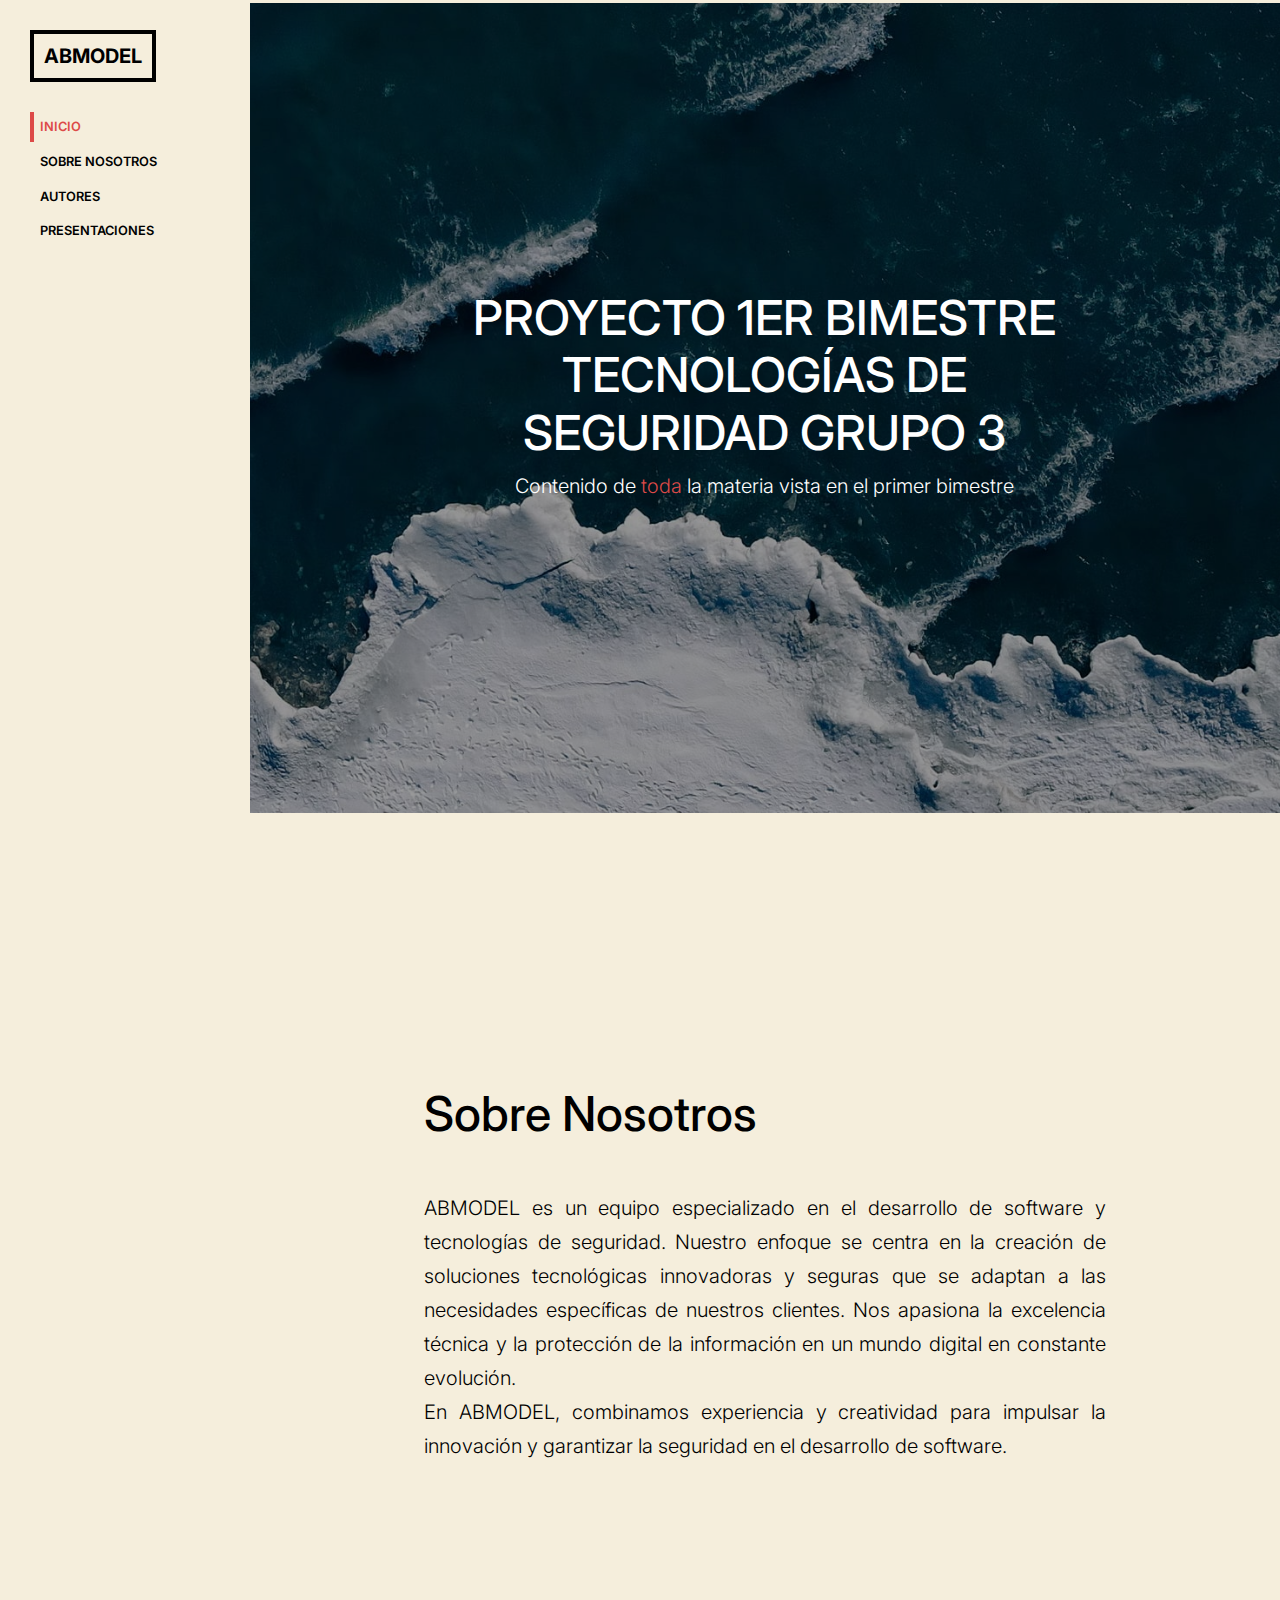
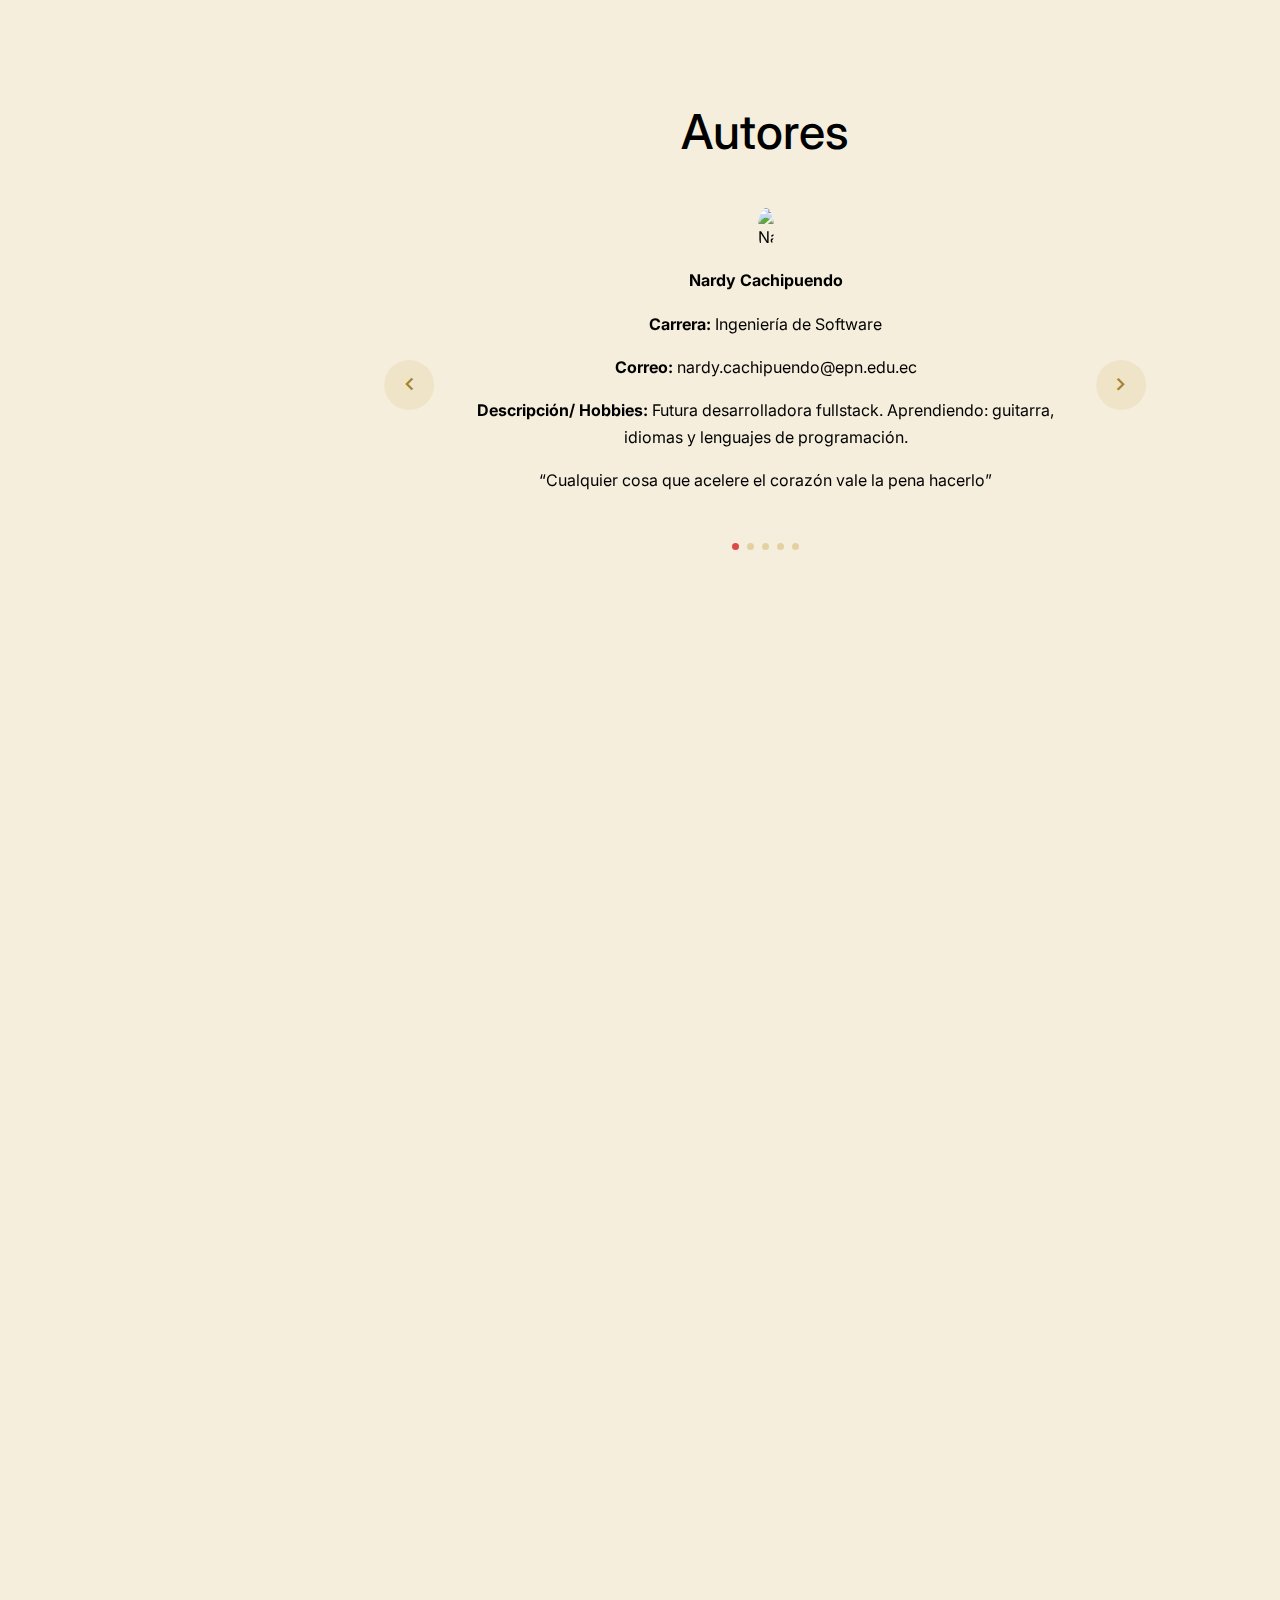
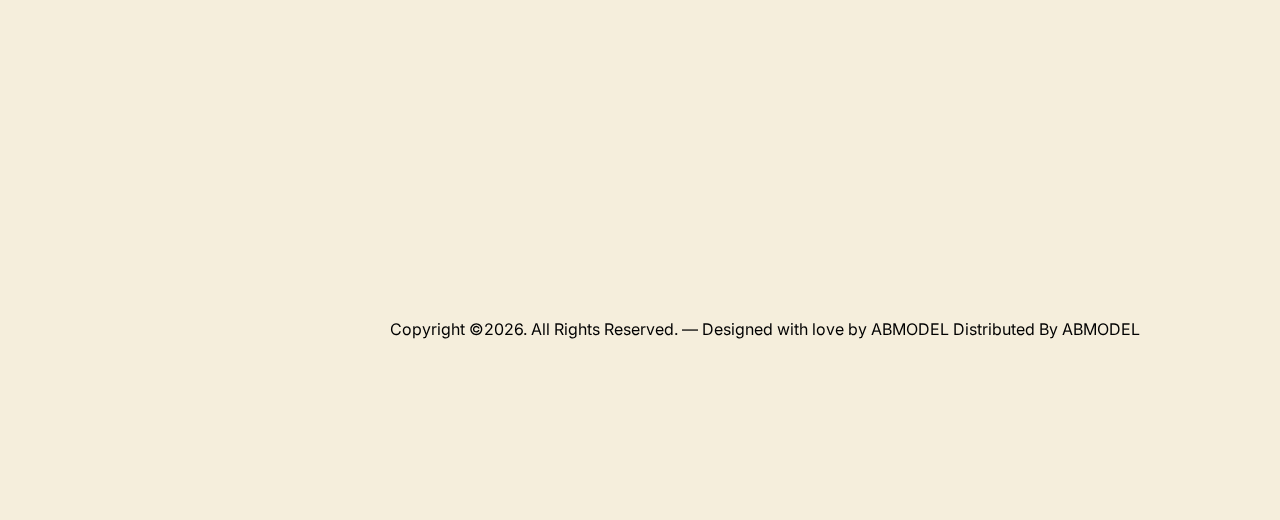
==== commit b051c56c: "add biografias y cambiar imagenes" ====
--- a/index.html
+++ b/index.html
@@ -71,7 +71,7 @@
       <section class="site-section-hero bg-image mb-5" style="background-image: url('images/hero-min.jpg');"  data-stellar-background-ratio="0.5" id="section-home">
         <div class="row justify-content-center align-items-center">
           <div class="col-md-7 text-center">
-            <h1 class=" heading text-uppercase text-white" data-aos="fade-up">Proyecto 1er Bimestre Tecnologias de Seguridad</h1>
+            <h1 class=" heading text-uppercase text-white" data-aos="fade-up">Proyecto 1er Bimestre Tecnologías de Seguridad Grupo 3</h1>
             <p class="lead text-white mb-4" data-aos="fade-up" data-aos-delay="100">Contenido de <a href="#">toda</a> la materia vista en el primer bimestre 
             <!--<a href="https://untree.co/license/" taget="_blank">Creative Common Attribution 3.0</a>
             <--></p>
@@ -117,47 +117,47 @@
 
                       <div class="testimony text-center px-md-4">
                         <figure class="mx-auto d-inline-block">
-                          <img src="https://i.postimg.cc/jjm7PpHJ/NardyPic.jpg" width=100 alt="Free Template by Untree.co" class="mx-auto img-fluid w-25 rounded-circle">
+                          <img src="https://i.postimg.cc/jjm7PpHJ/NardyPic.jpg" width=100 alt="Nardy" class="mx-auto img-fluid w-25 rounded-circle">
                         </figure>
                         <p class="text-black"><strong>Nardy Cachipuendo</strong></p>
                         <p><strong>Carrera: </strong> Ingeniería de Software</p>
-                        <p><strong>Correo: </strong>
-                        <p><strong>Descripción/ Hobbies: </strong>Lorem ipsum dolor sit amet consect</p>
-
-                        <blockquote>
-                          <p>&ldquo;Lorem ipsum dolor sit amet, consectetur adipisicing elit. Unde tenetur quis facilis quam optio voluptate totam placeat, doloremque. Sit repellat ipsum dolor fugit similique itaque maxime saepe ipsam. Velit, harum!&rdquo;</p>
-                        </blockquote>
-                      </div>
-
-                      <div class="testimony text-center px-md-4">
-                        <figure class="mx-auto d-inline-block">
-                          <img src="images/person_3.jpg" alt="Free Template by Untree.co" class="mx-auto img-fluid w-25 rounded-circle">
+                        <p><strong>Correo: </strong> nardy.cachipuendo@epn.edu.ec</p>
+                        <p><strong>Descripción/ Hobbies: </strong> Futura desarrolladora fullstack. Aprendiendo: guitarra, idiomas y lenguajes de programación. </p>
+
+                        <blockquote>
+                          <p>&ldquo;Cualquier cosa que acelere el corazón vale la pena hacerlo&rdquo;</p>
+                        </blockquote>
+                      </div>
+
+                      <div class="testimony text-center px-md-4">
+                        <figure class="mx-auto d-inline-block">
+                          <img src="https://i.postimg.cc/cCm7Xm2C/Ariel.jpg" alt="Ariel" class="mx-auto img-fluid w-25 rounded-circle">
                         </figure>
                         <p class="text-black"><strong>Ariel Guaña</strong></p>
                         <p><strong>Carrera: </strong> Ingeniería de Software</p>
-                        <p><strong>Correo: </strong>
-                        <p><strong>Descripción/ Hobbies: </strong>Lorem ipsum dolor sit amet consect</p>
-                        <blockquote>
-                          <p>&ldquo;Lorem ipsum dolor sit amet, consectetur adipisicing elit. Unde tenetur quis facilis quam optio voluptate totam placeat, doloremque. Sit repellat ipsum dolor fugit similique itaque maxime saepe ipsam. Velit, harum!&rdquo;</p>
-                        </blockquote>
-                      </div>
-
-                      <div class="testimony text-center px-md-4">
-                        <figure class="mx-auto d-inline-block">
-                          <img src="https://avatars.githubusercontent.com/u/151577243?v=4" width=100 alt="Free Template by Untree.co" class="mx-auto img-fluid w-25 rounded-circle">
+                        <p><strong>Correo: </strong> ariel.guana@epn.edu.ec</p>
+                        <p><strong>Descripción/ Hobbies: </strong>Soy una persona que le encanta la tecnología y la música; me gusta mucho java y componer canciones.</p>
+                        <blockquote>
+                          <p>&ldquo;My life is a movie&rdquo;</p>
+                        </blockquote>
+                      </div>
+
+                      <div class="testimony text-center px-md-4">
+                        <figure class="mx-auto d-inline-block">
+                          <img src="https://i.postimg.cc/T376Zvgq/Cristofer.jpg" width=100 alt="Cristofer" class="mx-auto img-fluid w-25 rounded-circle">
                         </figure>
                         <p class="text-black"><strong>Cristofer Paucar</strong></p>
                         <p><strong>Carrera: </strong> Ingeniería de Software</p>
                         <p><strong>Correo: </strong> cristofer.paucar@epn.edu.ec
                         <p><strong>Descripción/ Hobbies: </strong>Soy persona centrada en cumplir mis objetivos. Interesado en desarrollo Front-End y Procesos de Calidad </p>
                         <blockquote>
-                          <p>&ldquo; Tu eres dueño del camino que deseas recorrer.&rdquo;</p>
-                        </blockquote>
-                      </div>
-
-                      <div class="testimony text-center px-md-4">
-                        <figure class="mx-auto d-inline-block">
-                          <img src="https://i.postimg.cc/3Jj5vSfw/jr.jpg" alt="Free Template by Untree.co" class="mx-auto img-fluid w-25 rounded-circle">
+                          <p>&ldquo;Tu eres dueño del camino que deseas recorrer&rdquo;</p>
+                        </blockquote>
+                      </div>
+
+                      <div class="testimony text-center px-md-4">
+                        <figure class="mx-auto d-inline-block">
+                          <img src="https://i.postimg.cc/3Jj5vSfw/jr.jpg" alt="Juan" class="mx-auto img-fluid w-25 rounded-circle">
                         </figure>
                         <p class="text-black"><strong>Juan Rengifo</strong></p>
                         <p><strong>Carrera: </strong> Ingeniería de Software</p>
@@ -171,14 +171,14 @@
 
                       <div class="testimony text-center px-md-4">
                         <figure class="mx-auto d-inline-block">
-                          <img src="https://i.postimg.cc/4d8p3KFG/image-2023-12-08-224641740.png " width=100 alt="Free Template by Untree.co" class="mx-auto img-fluid w-25 rounded-circle">
+                          <img src="https://i.postimg.cc/L5KRNkfc/Nathaly.jpg" width=100 alt="Nathaly" class="mx-auto img-fluid w-25 rounded-circle">
                         </figure>
                         <p class="text-black"><strong>Nathaly Simba</strong></p>
                         <p><strong>Carrera: </strong> Ingeniería de Software</p>
-                        <p><strong>Correo: </strong>
-                        <p><strong>Descripción/ Hobbies: </strong>Lorem ipsum dolor sit amet consect</p>
-                        <blockquote>
-                          <p>&ldquo;Lorem ipsum dolor sit amet, consectetur adipisicing elit. Unde tenetur quis facilis quam optio voluptate totam placeat, doloremque. Sit repellat ipsum dolor fugit similique itaque maxime saepe ipsam. Velit, harum!&rdquo;</p>
+                        <p><strong>Correo: </strong> nathaly.simba@epn.edu.ec</p>
+                        <p><strong>Descripción/ Hobbies: </strong>Soy una persona que le gusta leer y aprender mucho.</p>
+                        <blockquote>
+                          <p>&ldquo;Es mejor pasar la vida y esperar la muerte&rdquo;</p>
                         </blockquote>
                       </div>
 
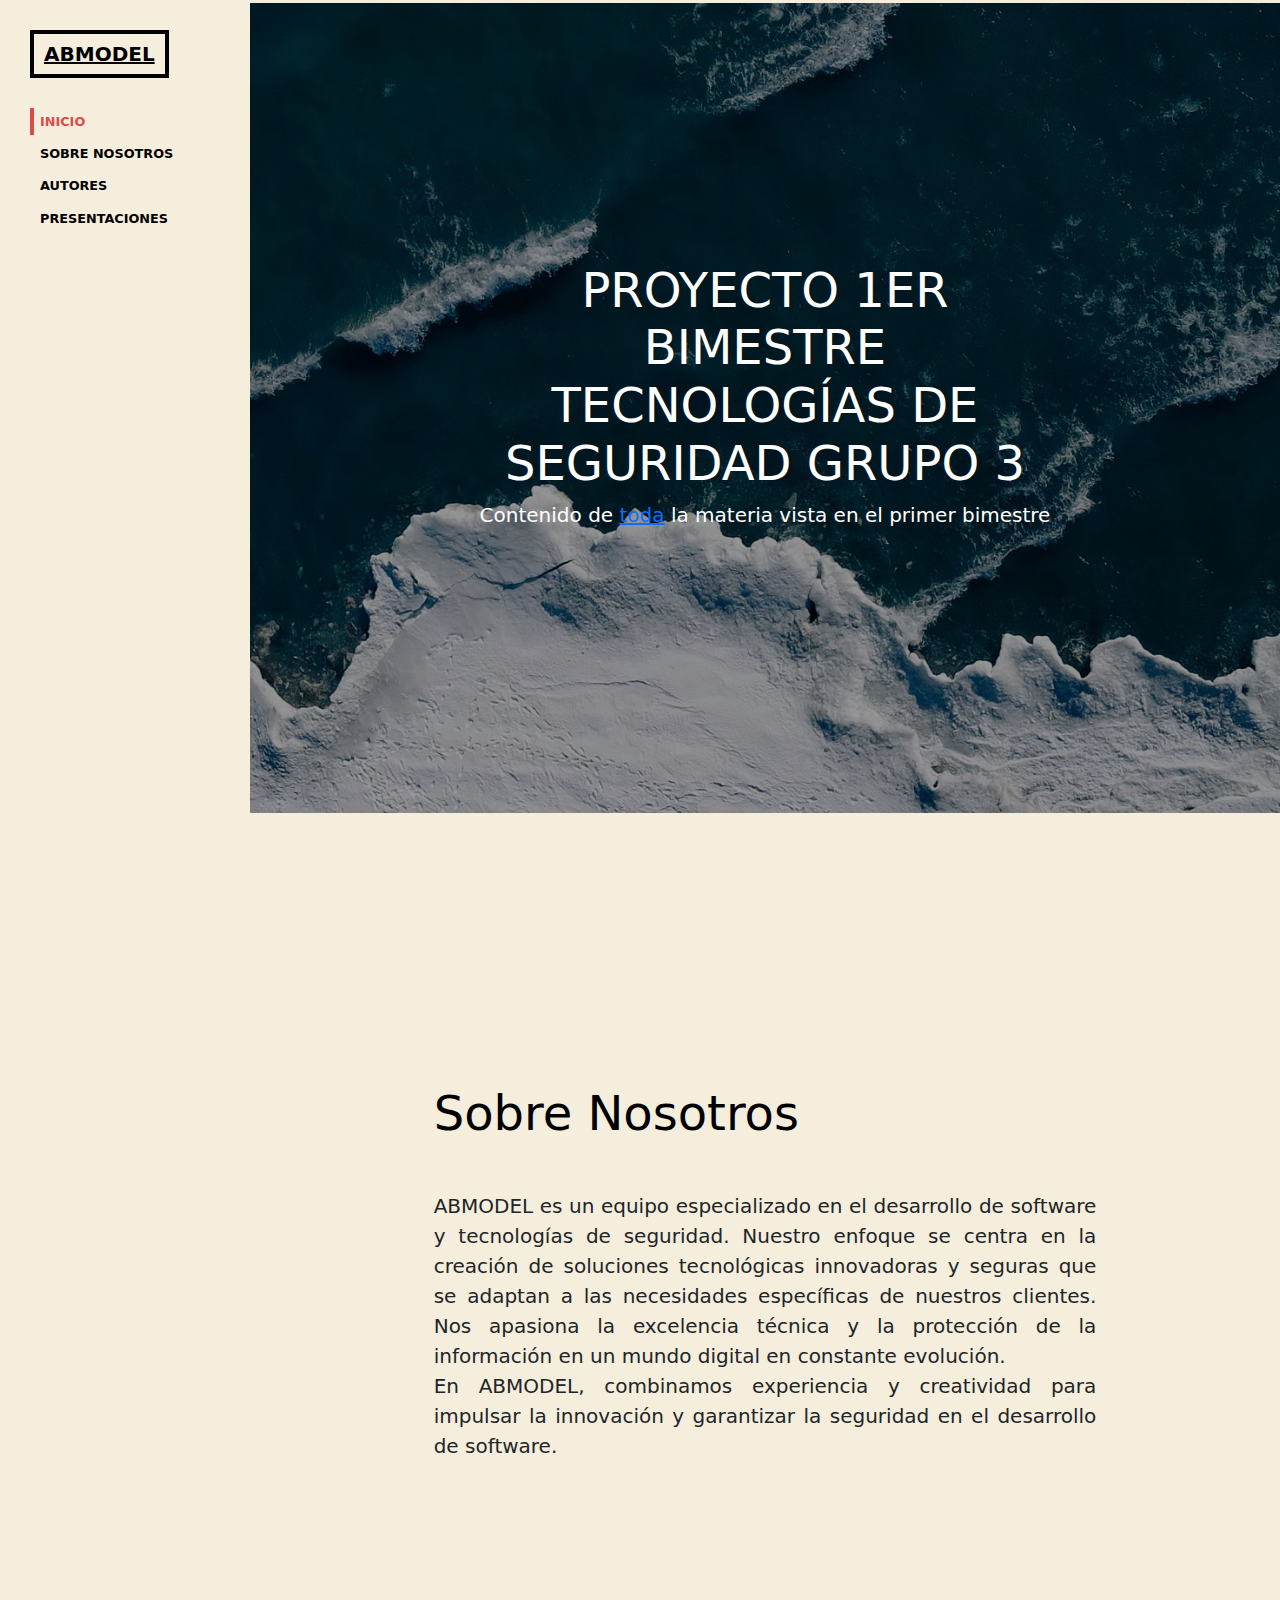
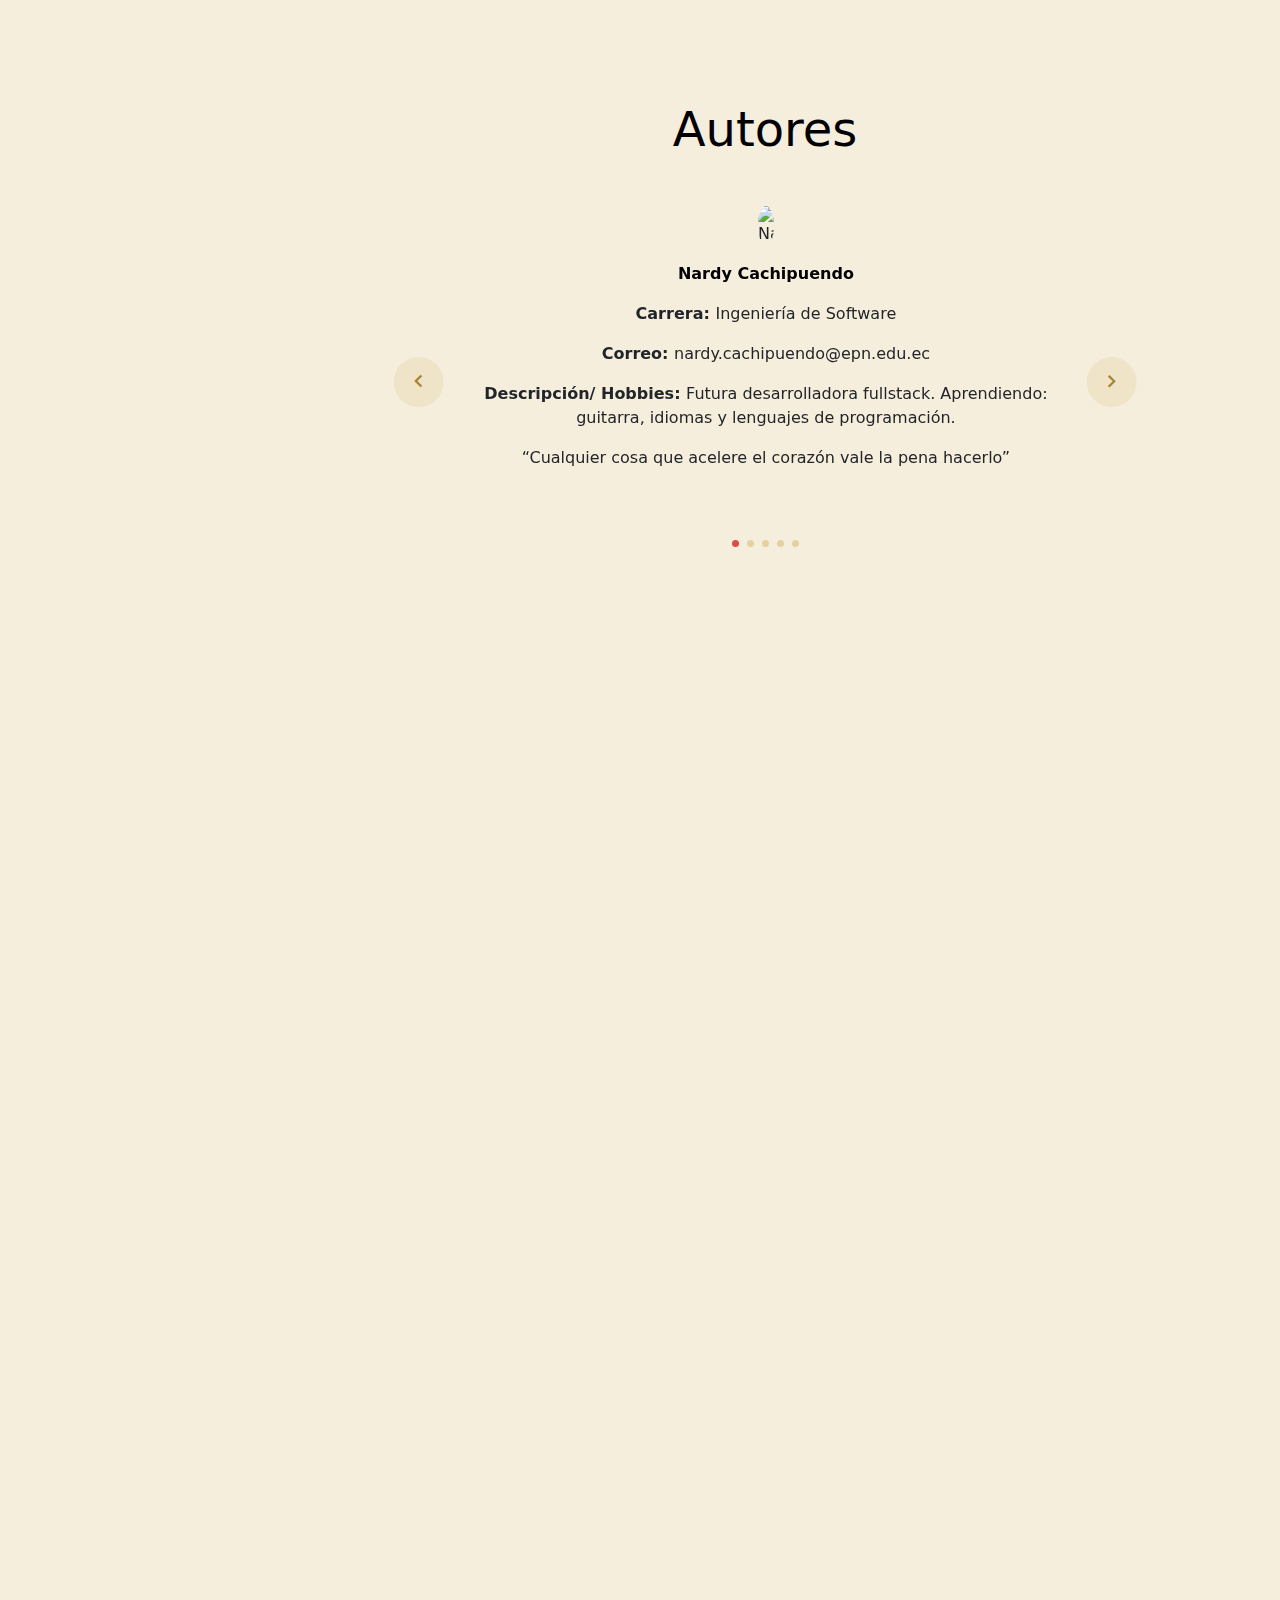
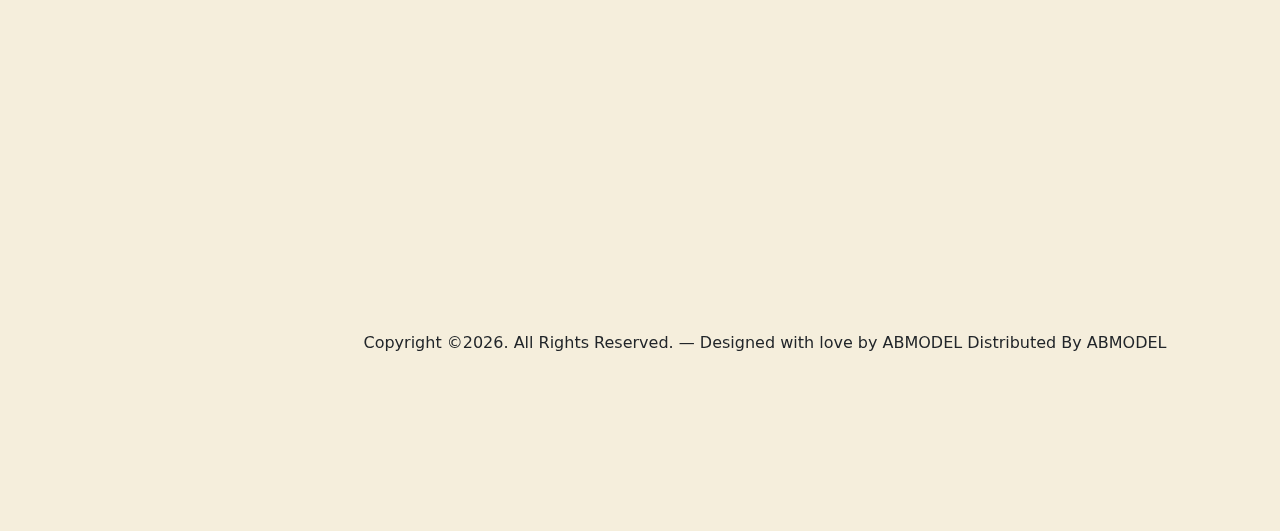
==== commit 6a044d73: "Add Bootstrap CSS and JS files" ====
--- a/index.html
+++ b/index.html
@@ -32,6 +32,7 @@
   <link rel="stylesheet" href="css/fancybox.min.css">
 
   <link rel="stylesheet" href="css/style.css">
+  <link rel="stylesheet" href="css_boostrap/bootstrap.min.css">
   <title>ABMODEL</title>
 
 
@@ -157,7 +158,7 @@
 
                       <div class="testimony text-center px-md-4">
                         <figure class="mx-auto d-inline-block">
-                          <img src="https://i.postimg.cc/3Jj5vSfw/jr.jpg" alt="Juan" class="mx-auto img-fluid w-25 rounded-circle">
+                          <img src="https://i.postimg.cc/fLxD5cgN/jr.jpg" alt="Juan" class="mx-auto img-fluid w-25 rounded-circle">
                         </figure>
                         <p class="text-black"><strong>Juan Rengifo</strong></p>
                         <p><strong>Carrera: </strong> Ingeniería de Software</p>
@@ -303,6 +304,7 @@
   <script src="js/jquery.magnific-popup.min.js"></script>
   <script src="js/aos.js"></script>
   <script src="js/lozad.min.js"></script>
+  <script src="js_boostrap/bootstrap.min.js"></script>
   
 
   <script src="js/jquery.fancybox.min.js"></script>
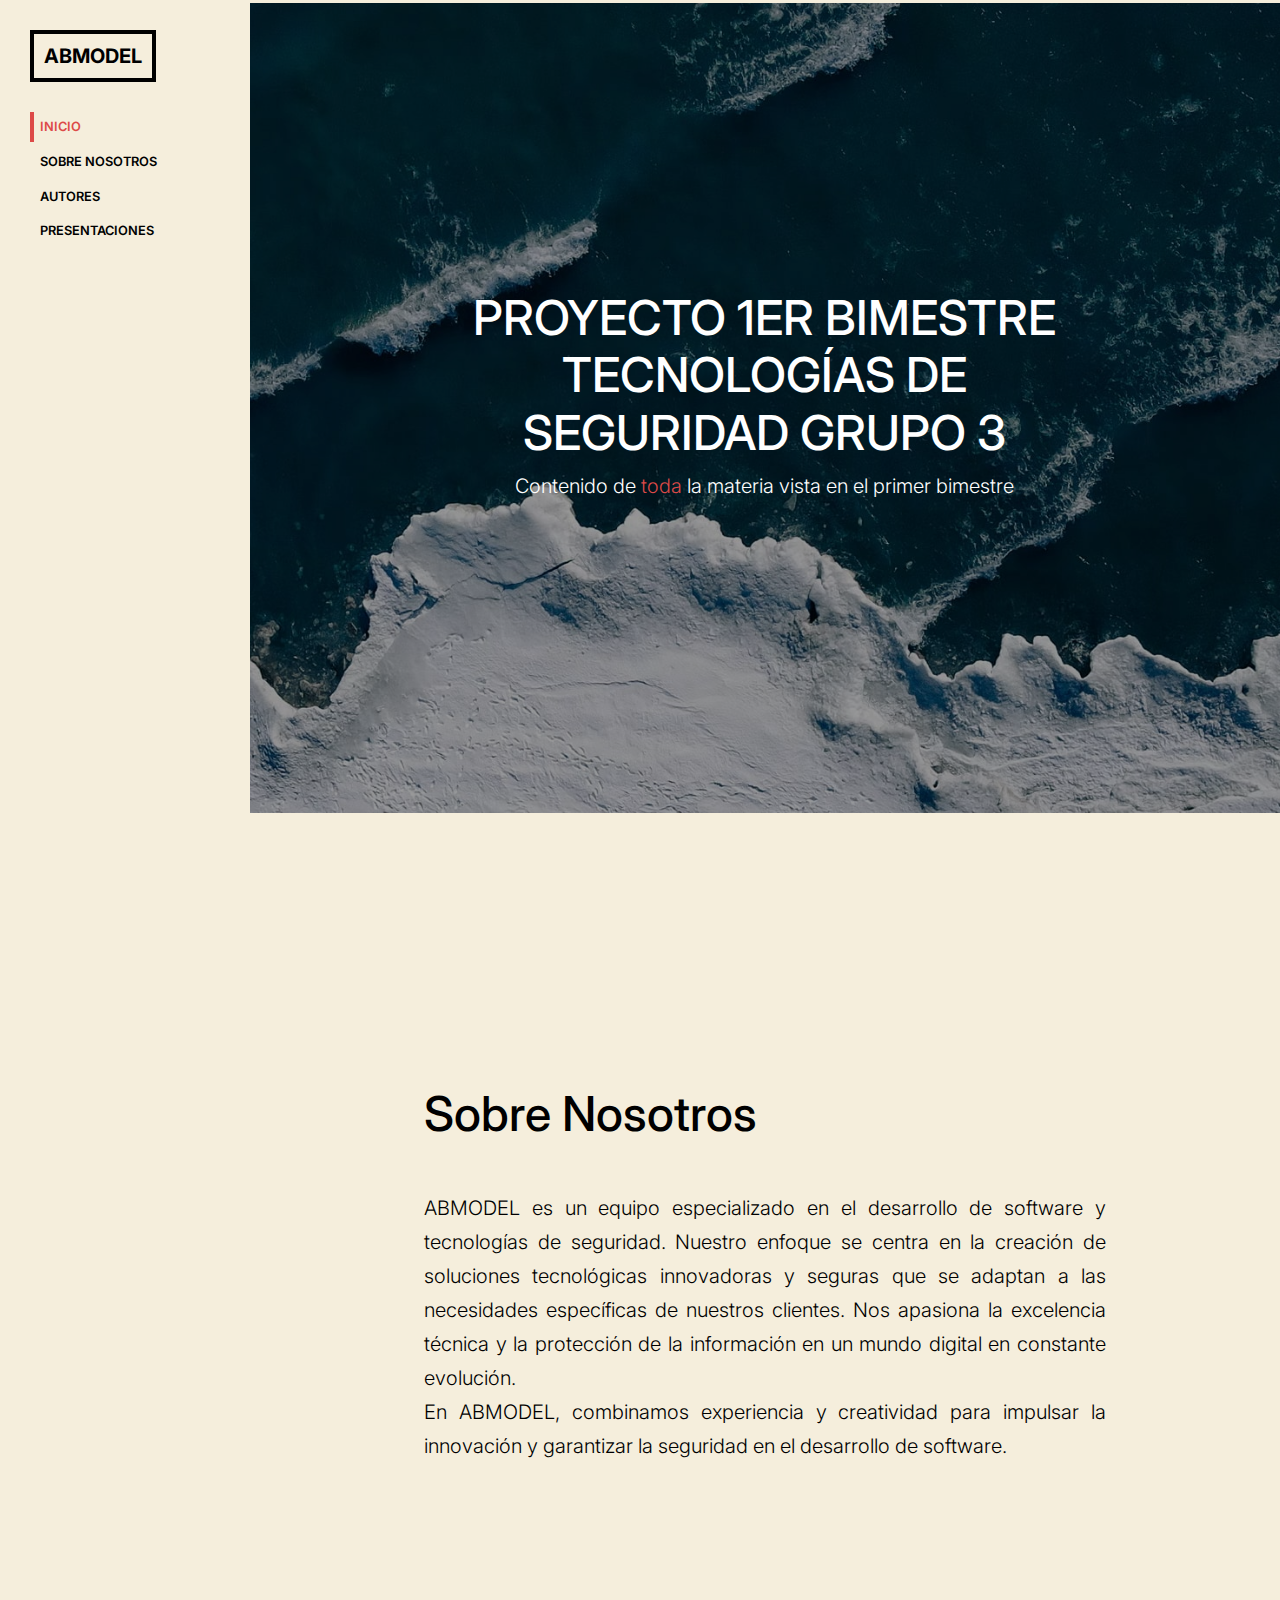
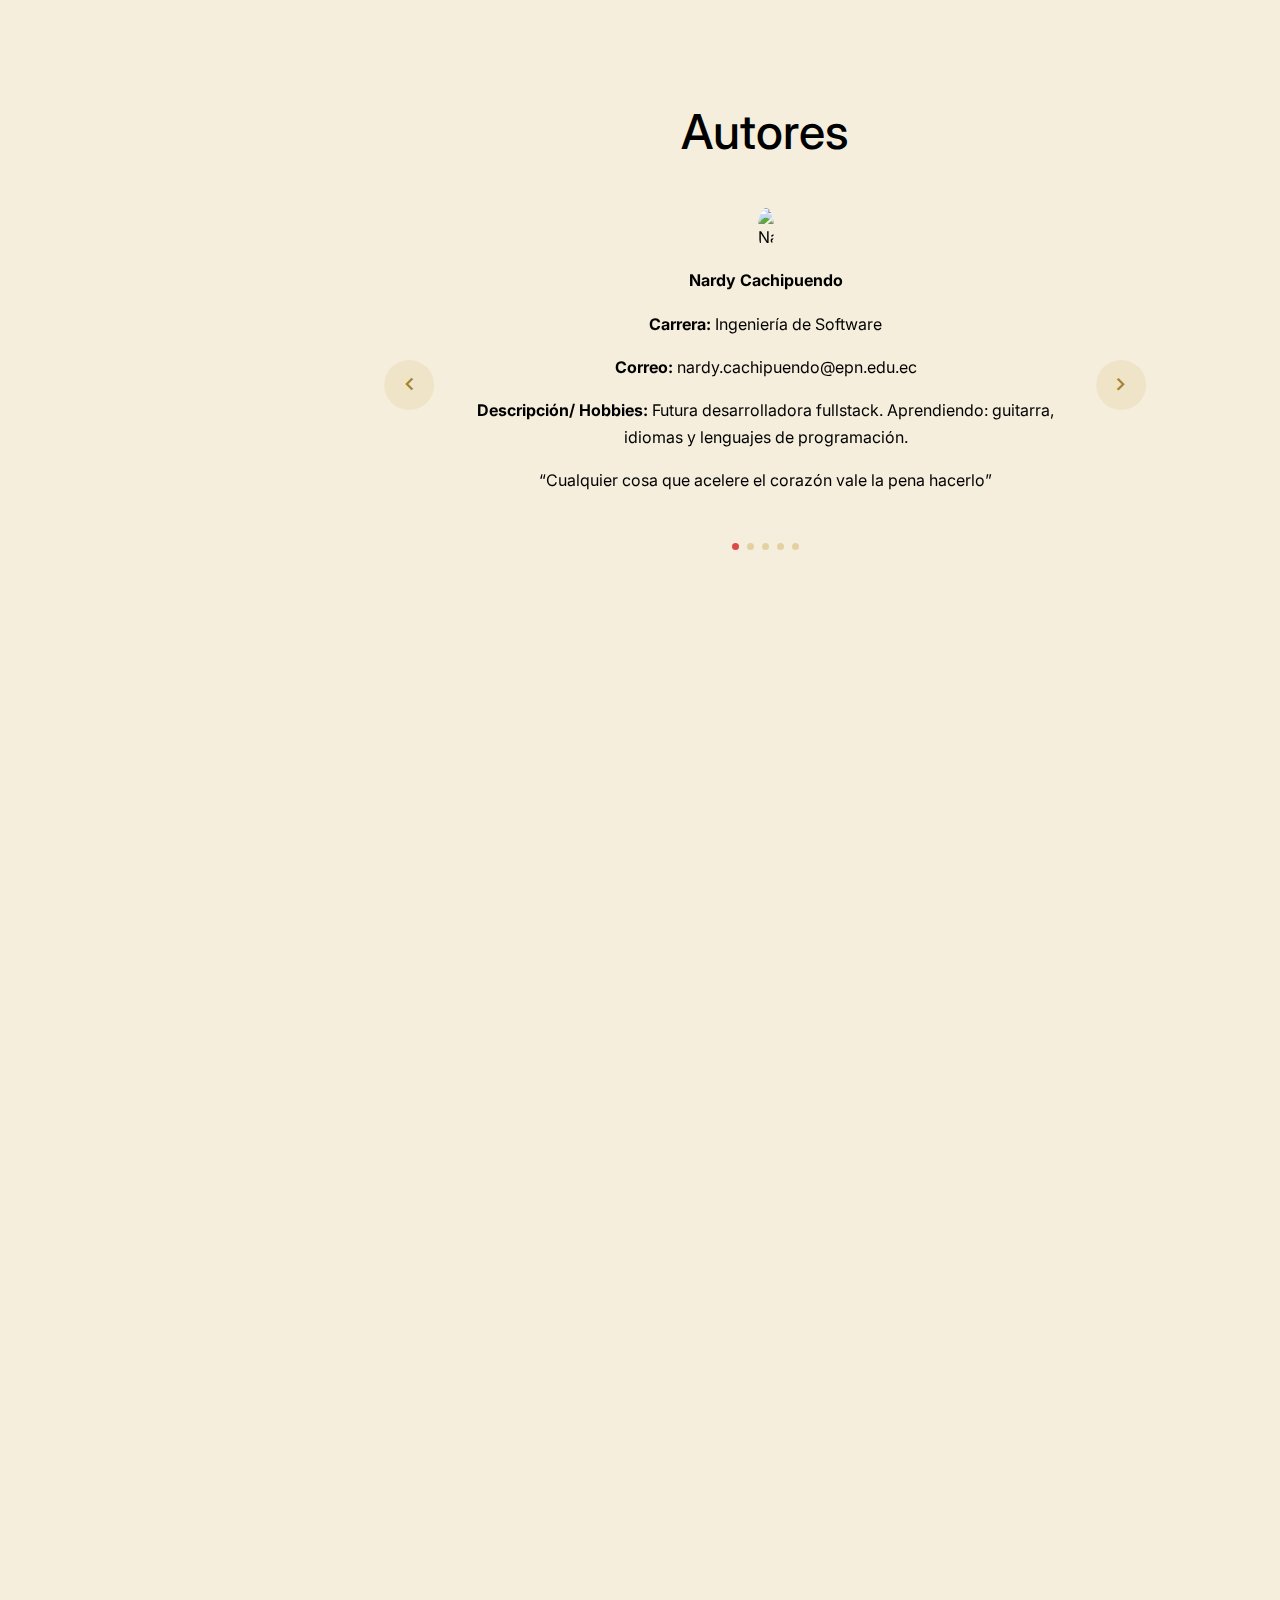
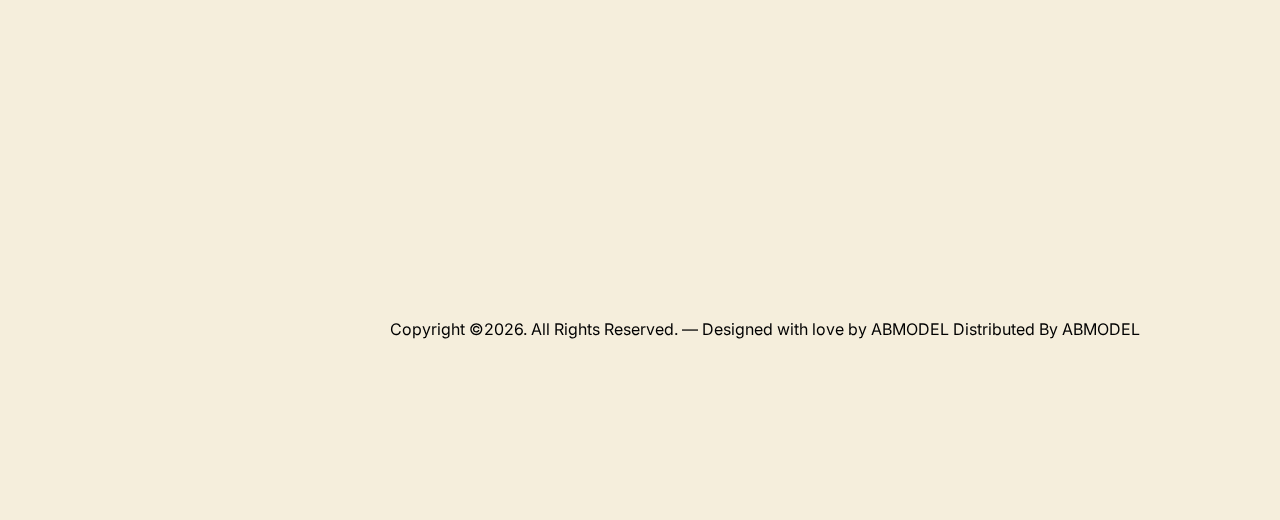
==== commit f4db9ddc: "Update CSS and JS file references" ====
--- a/index.html
+++ b/index.html
@@ -21,6 +21,8 @@
 
   <link rel="stylesheet" href="fonts/icomoon/style.css">
 
+  <link rel="stylesheet" href="css_boostrap/bootstrap.min.css">
+
   <link rel="stylesheet" href="css/bootstrap.min.css">
   <link rel="stylesheet" href="css/magnific-popup.css">
   <link rel="stylesheet" href="css/jquery-ui.css">
@@ -32,7 +34,6 @@
   <link rel="stylesheet" href="css/fancybox.min.css">
 
   <link rel="stylesheet" href="css/style.css">
-  <link rel="stylesheet" href="css_boostrap/bootstrap.min.css">
   <title>ABMODEL</title>
 
 
@@ -292,6 +293,7 @@
 
   </div> <!-- .site-wrap -->
 
+  <script src="js_boostrap/bootstrap.min.js"></script>
   <script src="js/jquery-3.3.1.min.js"></script>
   <script src="js/jquery-migrate-3.0.1.min.js"></script>
   <script src="js/jquery.easing.1.3.js"></script>
@@ -304,7 +306,7 @@
   <script src="js/jquery.magnific-popup.min.js"></script>
   <script src="js/aos.js"></script>
   <script src="js/lozad.min.js"></script>
-  <script src="js_boostrap/bootstrap.min.js"></script>
+
   
 
   <script src="js/jquery.fancybox.min.js"></script>
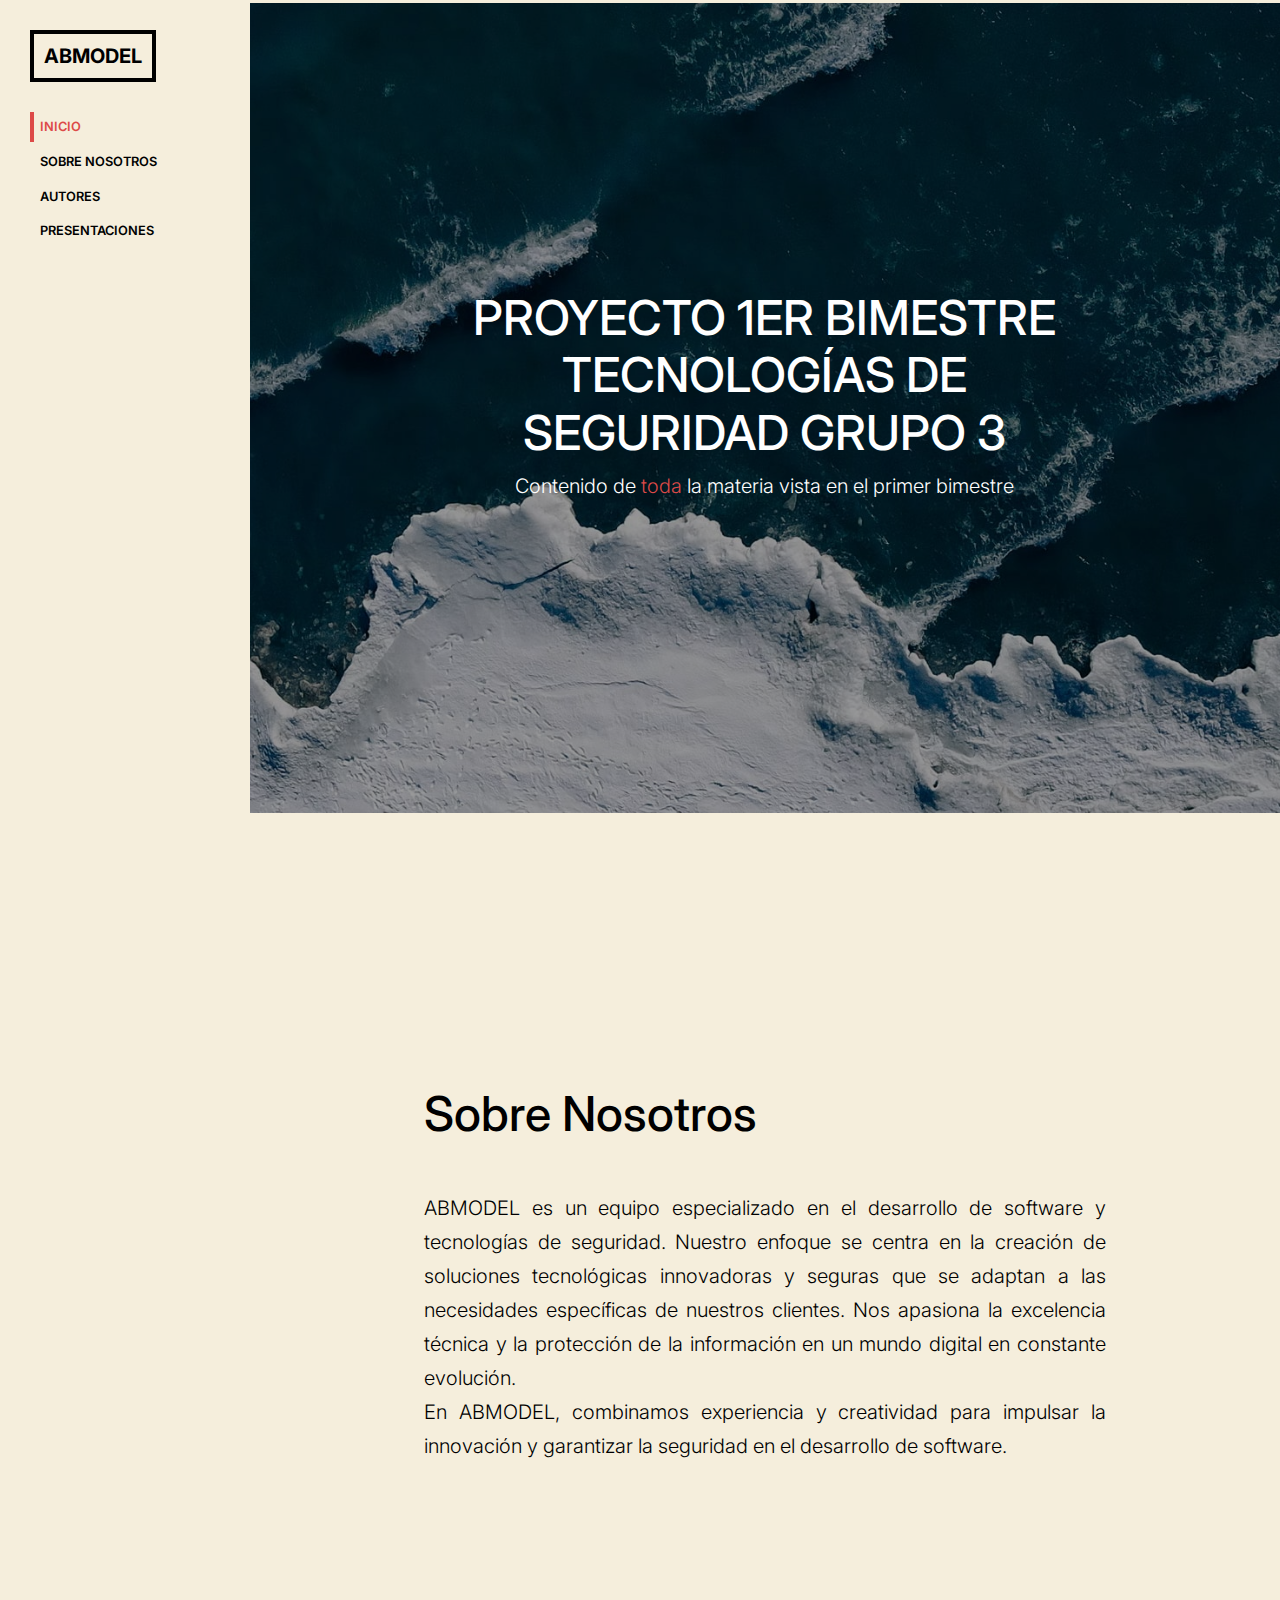
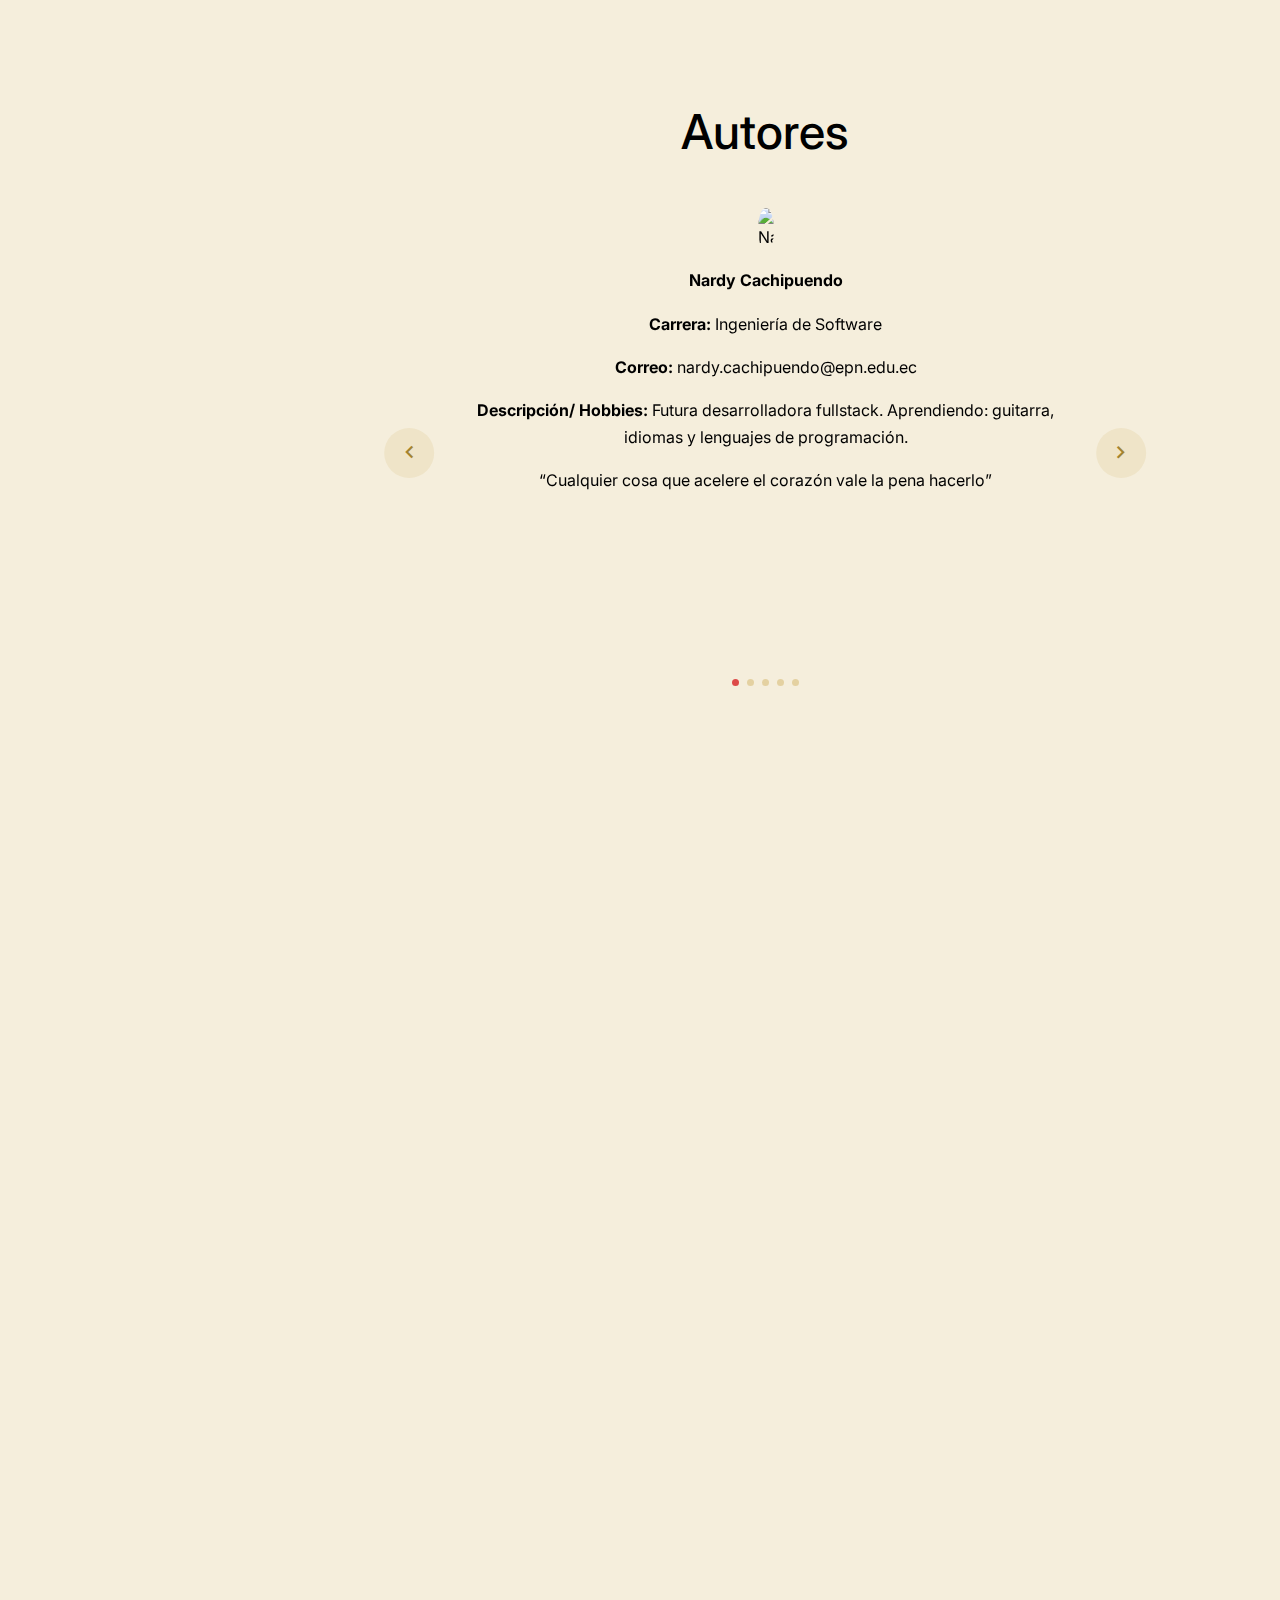
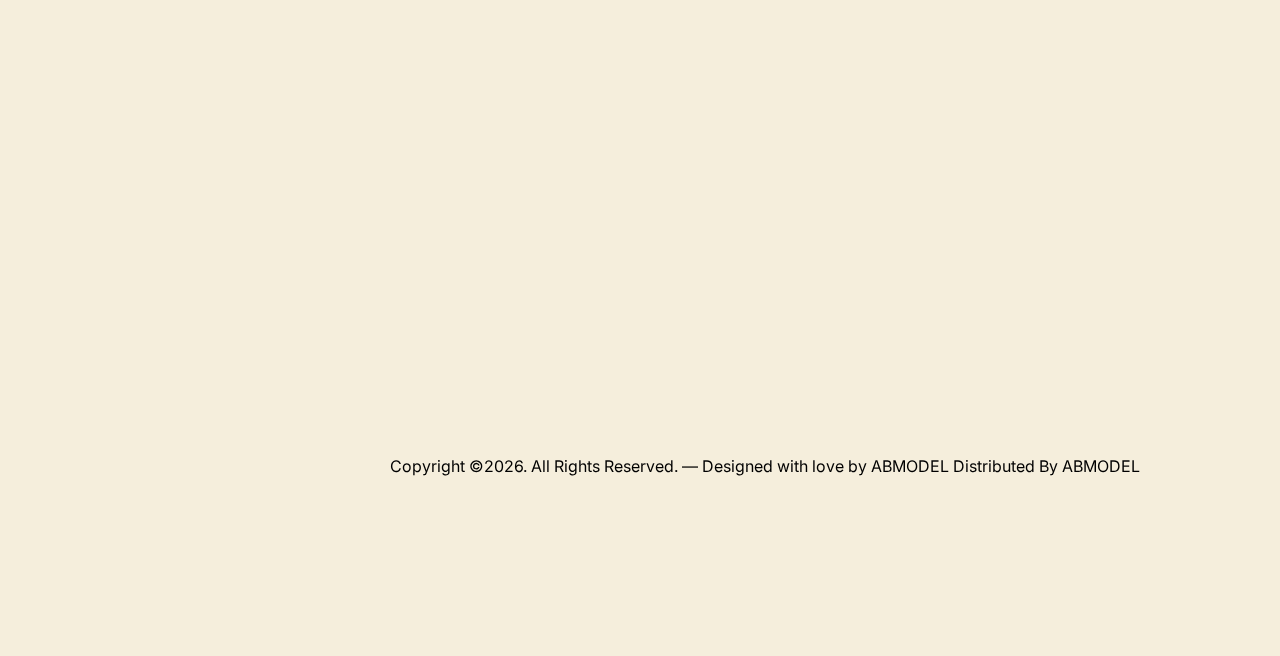
==== commit dbdc2e32: "Add updated image source for Juan's profile picture" ====
--- a/index.html
+++ b/index.html
@@ -159,7 +159,7 @@
 
                       <div class="testimony text-center px-md-4">
                         <figure class="mx-auto d-inline-block">
-                          <img src="https://i.postimg.cc/fLxD5cgN/jr.jpg" alt="Juan" class="mx-auto img-fluid w-25 rounded-circle">
+                          <img src="images/jr.jpg" alt="Juan" class="mx-auto img-fluid rounded-circle" style="width: 36%;">
                         </figure>
                         <p class="text-black"><strong>Juan Rengifo</strong></p>
                         <p><strong>Carrera: </strong> Ingeniería de Software</p>
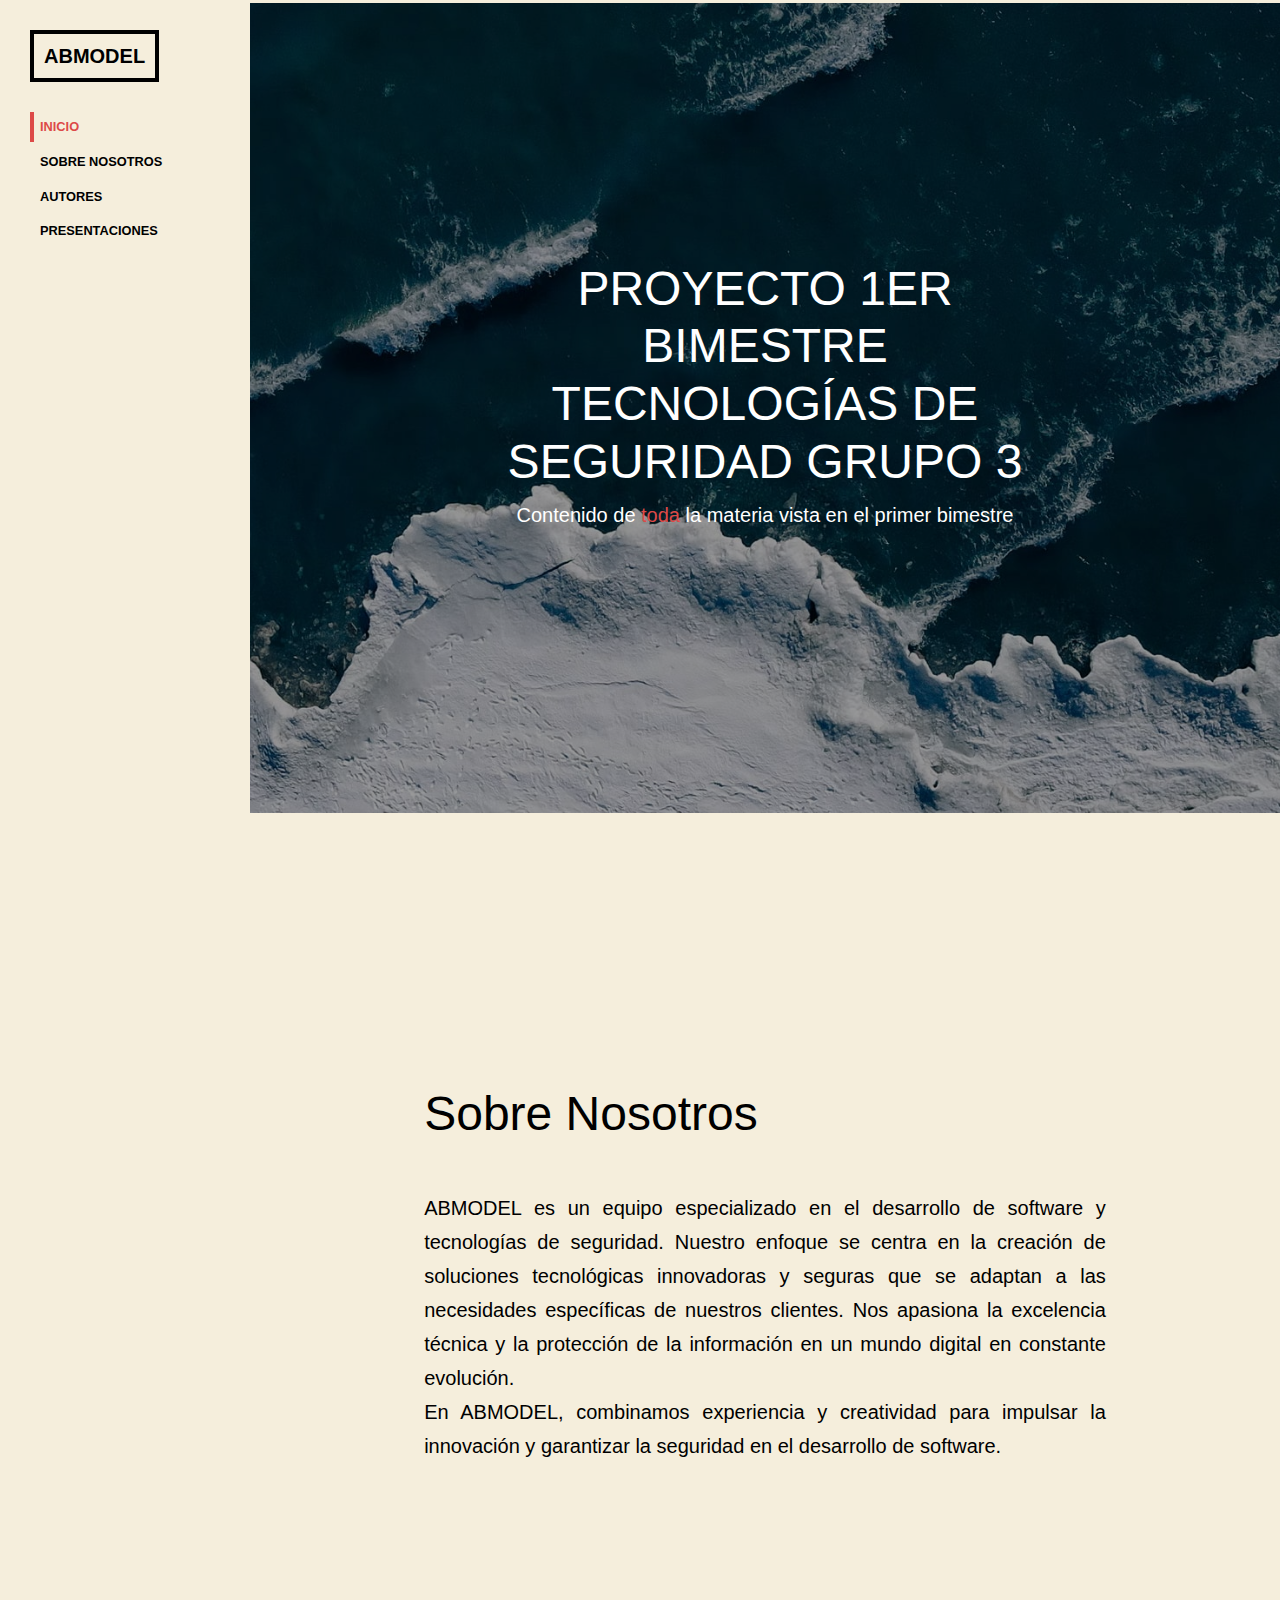
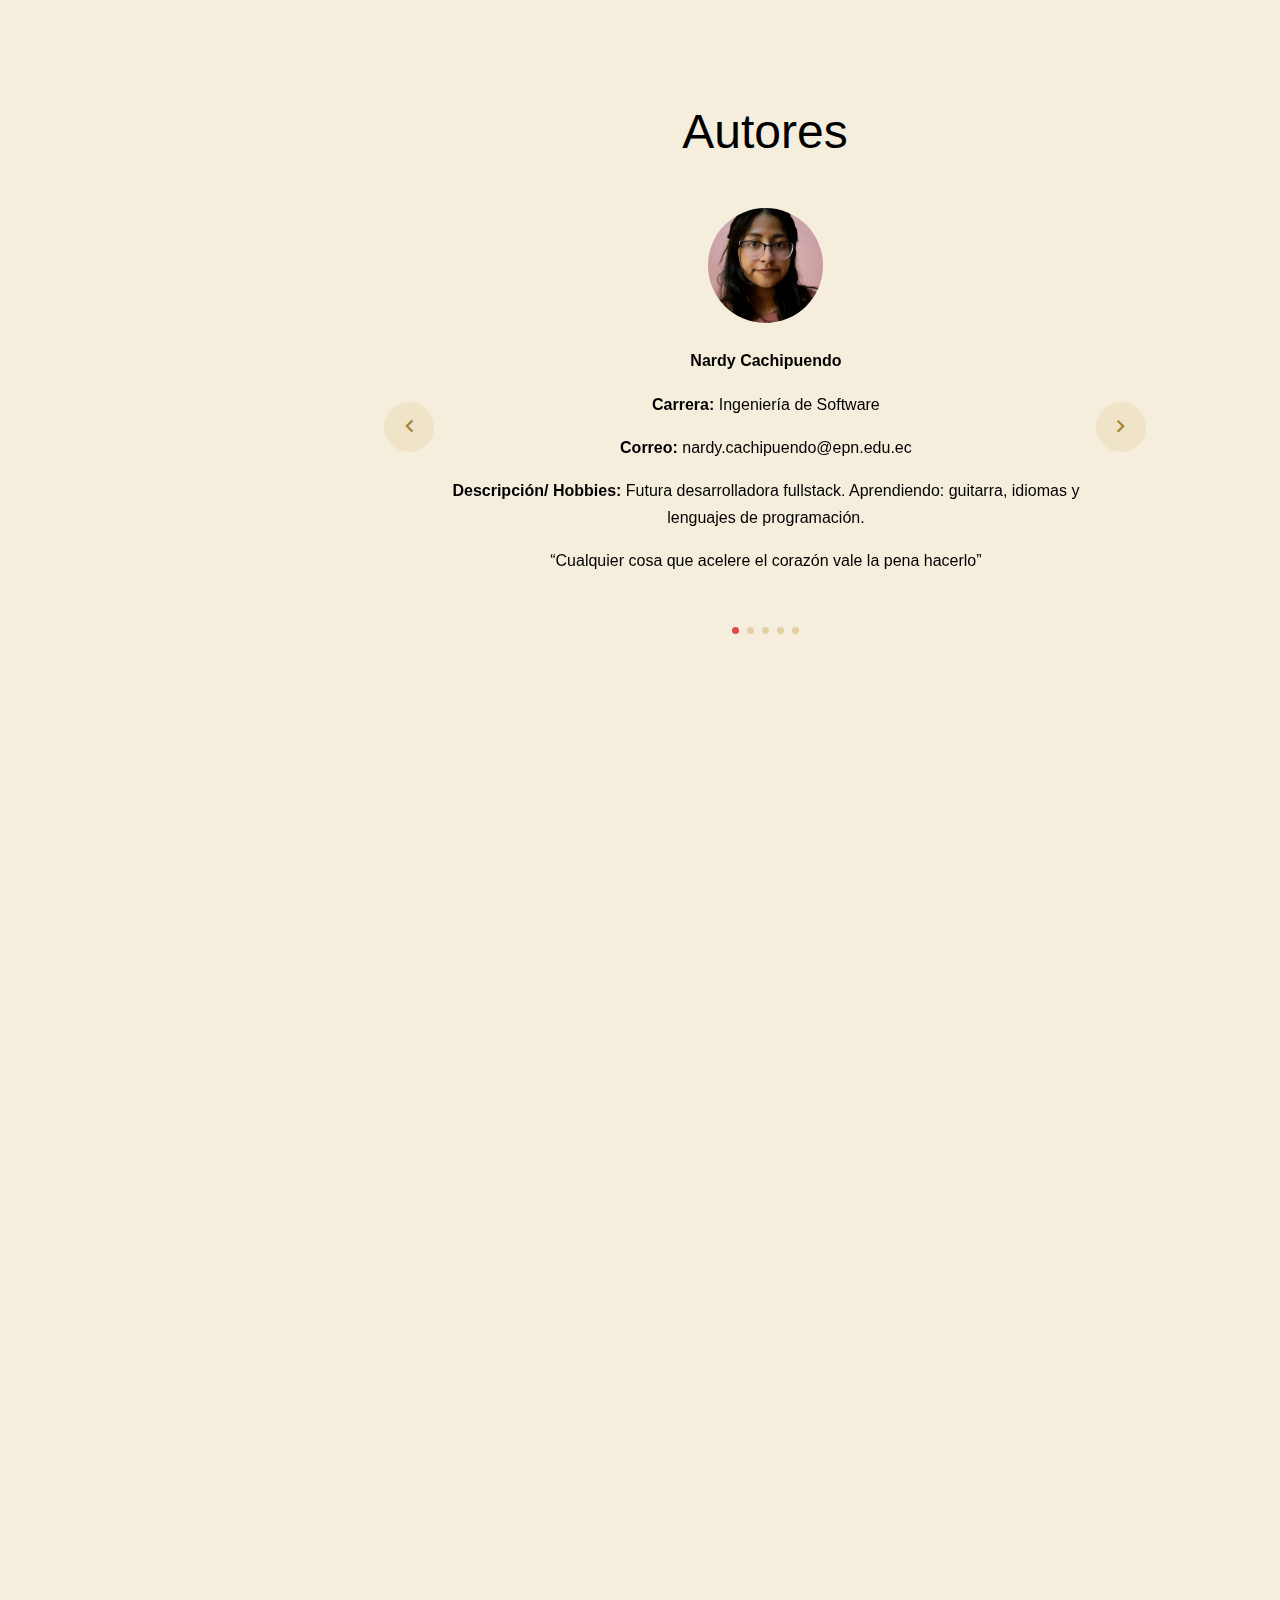
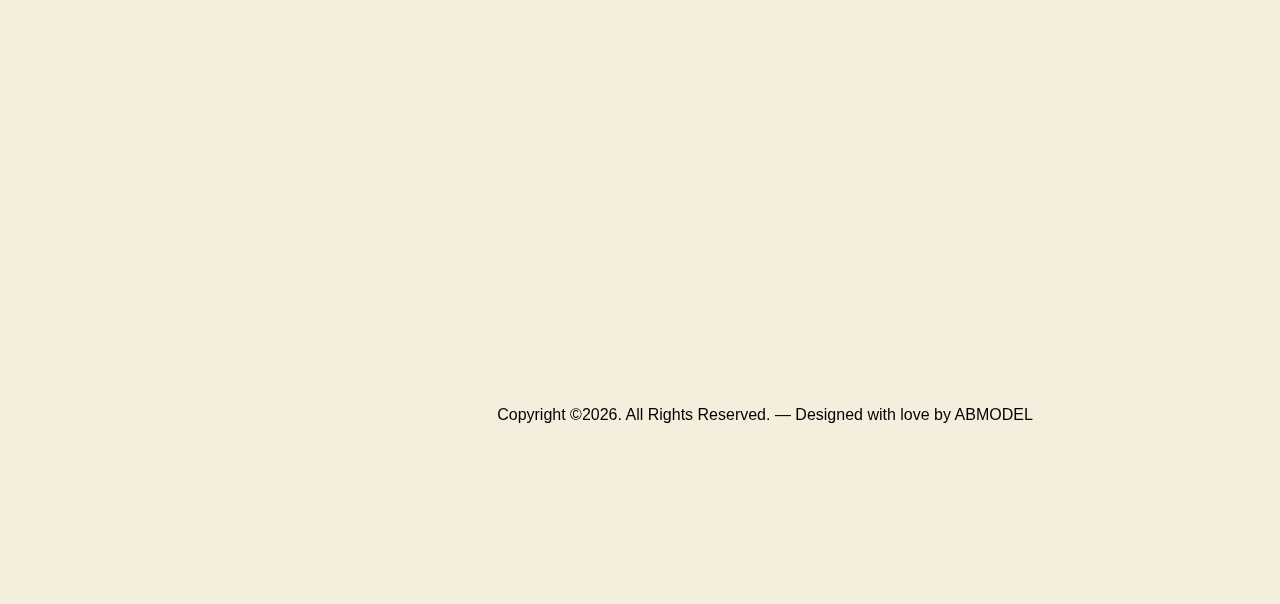
==== commit e11ca262: "add docs and fonts" ====
--- a/index.html
+++ b/index.html
@@ -16,12 +16,9 @@
   <meta name="keywords" content="" />
   
 
-  <link href="https://fonts.googleapis.com/css?family=Inter:300,400,500,600, 700,900|Oswald:400,700" rel="stylesheet">
 
 
   <link rel="stylesheet" href="fonts/icomoon/style.css">
-
-  <link rel="stylesheet" href="css_boostrap/bootstrap.min.css">
 
   <link rel="stylesheet" href="css/bootstrap.min.css">
   <link rel="stylesheet" href="css/magnific-popup.css">
@@ -119,7 +116,7 @@
 
                       <div class="testimony text-center px-md-4">
                         <figure class="mx-auto d-inline-block">
-                          <img src="https://i.postimg.cc/jjm7PpHJ/NardyPic.jpg" width=100 alt="Nardy" class="mx-auto img-fluid w-25 rounded-circle">
+                          <img src="images\NardyPic.jpeg" width=100 alt="Nardy" class="mx-auto img-fluid w-25 rounded-circle">
                         </figure>
                         <p class="text-black"><strong>Nardy Cachipuendo</strong></p>
                         <p><strong>Carrera: </strong> Ingeniería de Software</p>
@@ -133,7 +130,7 @@
 
                       <div class="testimony text-center px-md-4">
                         <figure class="mx-auto d-inline-block">
-                          <img src="https://i.postimg.cc/cCm7Xm2C/Ariel.jpg" alt="Ariel" class="mx-auto img-fluid w-25 rounded-circle">
+                          <img src="images\Ariel.jpeg" alt="Ariel" class="mx-auto img-fluid w-25 rounded-circle">
                         </figure>
                         <p class="text-black"><strong>Ariel Guaña</strong></p>
                         <p><strong>Carrera: </strong> Ingeniería de Software</p>
@@ -146,7 +143,7 @@
 
                       <div class="testimony text-center px-md-4">
                         <figure class="mx-auto d-inline-block">
-                          <img src="https://i.postimg.cc/T376Zvgq/Cristofer.jpg" width=100 alt="Cristofer" class="mx-auto img-fluid w-25 rounded-circle">
+                          <img src="images\Cristofer.jpeg" width=100 alt="Cristofer" class="mx-auto img-fluid w-25 rounded-circle">
                         </figure>
                         <p class="text-black"><strong>Cristofer Paucar</strong></p>
                         <p><strong>Carrera: </strong> Ingeniería de Software</p>
@@ -159,7 +156,7 @@
 
                       <div class="testimony text-center px-md-4">
                         <figure class="mx-auto d-inline-block">
-                          <img src="images/jr.jpg" alt="Juan" class="mx-auto img-fluid rounded-circle" style="width: 36%;">
+                          <img src="images\jr.jpg" alt="Juan" class="mx-auto img-fluid w-25 rounded-circle">
                         </figure>
                         <p class="text-black"><strong>Juan Rengifo</strong></p>
                         <p><strong>Carrera: </strong> Ingeniería de Software</p>
@@ -173,7 +170,7 @@
 
                       <div class="testimony text-center px-md-4">
                         <figure class="mx-auto d-inline-block">
-                          <img src="https://i.postimg.cc/L5KRNkfc/Nathaly.jpg" width=100 alt="Nathaly" class="mx-auto img-fluid w-25 rounded-circle">
+                          <img src="images\Nathaly.jpeg" width=100 alt="Nathaly" class="mx-auto img-fluid w-25 rounded-circle">
                         </figure>
                         <p class="text-black"><strong>Nathaly Simba</strong></p>
                         <p><strong>Carrera: </strong> Ingeniería de Software</p>
@@ -204,14 +201,14 @@
                     <div class="d-md-flex d-block blog-entry align-items-start">
                       <div class="mr-0 mr-md-5 mb-3 img-wrap">
                         <a 
-                        href="https://www.canva.com/design/DAFzxXYBm5Q/KN973_D51n8AVrk8tBmQTA/view?utm_content=DAFzxXYBm5Q&utm_campaign=designshare&utm_medium=link&utm_source=editor"
+                        href="docs\Cloud-Security.pdf"
                         target="_blank">
                           <img src="images/TSO.jpg" alt="TSO-thumbnail" class="img-fluid mb-0">
                         </a></div>
                       <div>
                         <h2 class="mt-0 mb-2">
                           <a 
-                          href="https://www.canva.com/design/DAFzxXYBm5Q/KN973_D51n8AVrk8tBmQTA/view?utm_content=DAFzxXYBm5Q&utm_campaign=designshare&utm_medium=link&utm_source=editor"
+                          href="docs\Cloud-Security.pdf"
                           target="_blank">
                             Tecnologías de Seguridad Operacional</a>
                         </h2>
@@ -224,12 +221,12 @@
                   <div class="col-md-12 mb-4" data-aos="fade-up">
                     <div class="d-md-flex d-block blog-entry align-items-start">
                       <div class="mr-0 mr-md-5 mb-3 img-wrap"><a 
-                        href="https://www.canva.com/design/DAF42XiTB7E/XMVppN7ZcjHgArOWTiQKIw/view?utm_content=DAF42XiTB7E&utm_campaign=designshare&utm_medium=link&utm_source=editor"
+                        href="docs\Ecuador-Estado-Digital.pdf"
                         target="_blank">
                         <img src="images/EcuadorDigital.jpg" alt="Ecuador-Digital-thumbnail" class="img-fluid mb-0"></a></div>
                       <div>
                         <h2 class="mt-0 mb-2"><a 
-                          href="https://www.canva.com/design/DAF42XiTB7E/XMVppN7ZcjHgArOWTiQKIw/view?utm_content=DAF42XiTB7E&utm_campaign=designshare&utm_medium=link&utm_source=editor"
+                          href="docs\Ecuador-Estado-Digital.pdf"
                           target="_blank">
                             Ecuador Digital</a></h2>
                         <div class="meta mb-3">Fecha de presentación <a href="">Noviembre 24, 2023</a></div>
@@ -241,13 +238,13 @@
                   <div class="col-md-12 mb-4" data-aos="fade-up">
                     <div class="d-md-flex d-block blog-entry align-items-start">
                       <div class="mr-0 mr-md-5 mb-3 img-wrap"><a 
-                        href="https://www.canva.com/design/DAF1dmzvSH0/xpc_vF8HfSihBRLzgZuuvg/view?utm_content=DAF1dmzvSH0&utm_campaign=designshare&utm_medium=link&utm_source=editor"
+                        href="docs\The-state-of-cloud-native-security.pdf"
                         target="_blank">
                         <img src="images/SeguridadNube.jpg" alt="Seguridad-Nube-thumbnail" class="img-fluid mb-0">
                       </a></div>
                       <div>
                         <h2 class="mt-0 mb-2">
-                          <a href="https://www.canva.com/design/DAF1dmzvSH0/xpc_vF8HfSihBRLzgZuuvg/view?utm_content=DAF1dmzvSH0&utm_campaign=designshare&utm_medium=link&utm_source=editor"
+                          <a href="docs\The-state-of-cloud-native-security.pdf"
                           target="_blank">
                           Amenazas y Vulnerabilidades – Estadísticas
                         </a></h2>
@@ -260,13 +257,13 @@
                   <div class="col-md-12 mb-4" data-aos="fade-up">
                     <div class="d-md-flex d-block blog-entry align-items-start">
                       <div class="mr-0 mr-md-5 mb-3 img-wrap">
-                        <a href="https://www.canva.com/design/DAFzxbVr_OY/lKkd_ciGgtvHs6qHX-pJOg/view?utm_content=DAFzxbVr_OY&utm_campaign=designshare&utm_medium=link&utm_source=editor"
+                        <a href="docs\Tendencias-Tecnológicas-EC-2023.pdf"
                         target="_blank">
                         <img src="images/tendenciasTecnologicas.jpg" alt="tendenciasTecnologicas-thumbnail" class="img-fluid mb-0">
                       </a></div>
                       <div>
                         <h2 class="mt-0 mb-2">
-                          <a href="https://www.canva.com/design/DAFzxbVr_OY/lKkd_ciGgtvHs6qHX-pJOg/view?utm_content=DAFzxbVr_OY&utm_campaign=designshare&utm_medium=link&utm_source=editor"
+                          <a href="docs\Tendencias-Tecnológicas-EC-2023.pdf"
                           target="_blank">
                           Tendencias Tecnológicas EC 2023</a>
                         </h2>
@@ -284,7 +281,7 @@
 
         <div class="row justify-content-center">
           <div class="col-md-12 text-center py-5">
-            <p>Copyright &copy;<script>document.write(new Date().getFullYear());</script>. All Rights Reserved. &mdash; Designed with love by ABMODEL Distributed By ABMODEL<!-- License information: https://untree.co/license/ -->
+            <p>Copyright &copy;<script>document.write(new Date().getFullYear());</script>. All Rights Reserved. &mdash; Designed with love by ABMODEL <!-- License information: https://untree.co/license/ -->
             </p>
           </div>
         </div>
@@ -293,7 +290,6 @@
 
   </div> <!-- .site-wrap -->
 
-  <script src="js_boostrap/bootstrap.min.js"></script>
   <script src="js/jquery-3.3.1.min.js"></script>
   <script src="js/jquery-migrate-3.0.1.min.js"></script>
   <script src="js/jquery.easing.1.3.js"></script>
@@ -306,7 +302,6 @@
   <script src="js/jquery.magnific-popup.min.js"></script>
   <script src="js/aos.js"></script>
   <script src="js/lozad.min.js"></script>
-
   
 
   <script src="js/jquery.fancybox.min.js"></script>
--- a/fonts/icomoon/style.css
+++ b/fonts/icomoon/style.css
@@ -1,3 +1,53 @@
+/* inter-300 - latin */
+@font-face {
+  font-display: swap; /* Check https://developer.mozilla.org/en-US/docs/Web/CSS/@font-face/font-display for other options. */
+  font-family: 'Inter';
+  font-style: normal;
+  font-weight: 300;
+  src: url('../fonts/inter-v13-latin-300.woff2') format('woff2'); /* Chrome 36+, Opera 23+, Firefox 39+, Safari 12+, iOS 10+ */
+}
+/* inter-regular - latin */
+@font-face {
+  font-display: swap; /* Check https://developer.mozilla.org/en-US/docs/Web/CSS/@font-face/font-display for other options. */
+  font-family: 'Inter';
+  font-style: normal;
+  font-weight: 400;
+  src: url('../fonts/inter-v13-latin-regular.woff2') format('woff2'); /* Chrome 36+, Opera 23+, Firefox 39+, Safari 12+, iOS 10+ */
+}
+/* inter-500 - latin */
+@font-face {
+  font-display: swap; /* Check https://developer.mozilla.org/en-US/docs/Web/CSS/@font-face/font-display for other options. */
+  font-family: 'Inter';
+  font-style: normal;
+  font-weight: 500;
+  src: url('../fonts/inter-v13-latin-500.woff2') format('woff2'); /* Chrome 36+, Opera 23+, Firefox 39+, Safari 12+, iOS 10+ */
+}
+/* inter-600 - latin */
+@font-face {
+  font-display: swap; /* Check https://developer.mozilla.org/en-US/docs/Web/CSS/@font-face/font-display for other options. */
+  font-family: 'Inter';
+  font-style: normal;
+  font-weight: 600;
+  src: url('../fonts/inter-v13-latin-600.woff2') format('woff2'); /* Chrome 36+, Opera 23+, Firefox 39+, Safari 12+, iOS 10+ */
+}
+/* inter-700 - latin */
+@font-face {
+  font-display: swap; /* Check https://developer.mozilla.org/en-US/docs/Web/CSS/@font-face/font-display for other options. */
+  font-family: 'Inter';
+  font-style: normal;
+  font-weight: 700;
+  src: url('../fonts/inter-v13-latin-700.woff2') format('woff2'); /* Chrome 36+, Opera 23+, Firefox 39+, Safari 12+, iOS 10+ */
+}
+/* inter-900 - latin */
+@font-face {
+  font-display: swap; /* Check https://developer.mozilla.org/en-US/docs/Web/CSS/@font-face/font-display for other options. */
+  font-family: 'Inter';
+  font-style: normal;
+  font-weight: 900;
+  src: url('../fonts/inter-v13-latin-900.woff2') format('woff2'); /* Chrome 36+, Opera 23+, Firefox 39+, Safari 12+, iOS 10+ */
+}
+
+
 @font-face {
   font-family: 'icomoon';
   src:  url('fonts/icomoon.eot?10si43');
